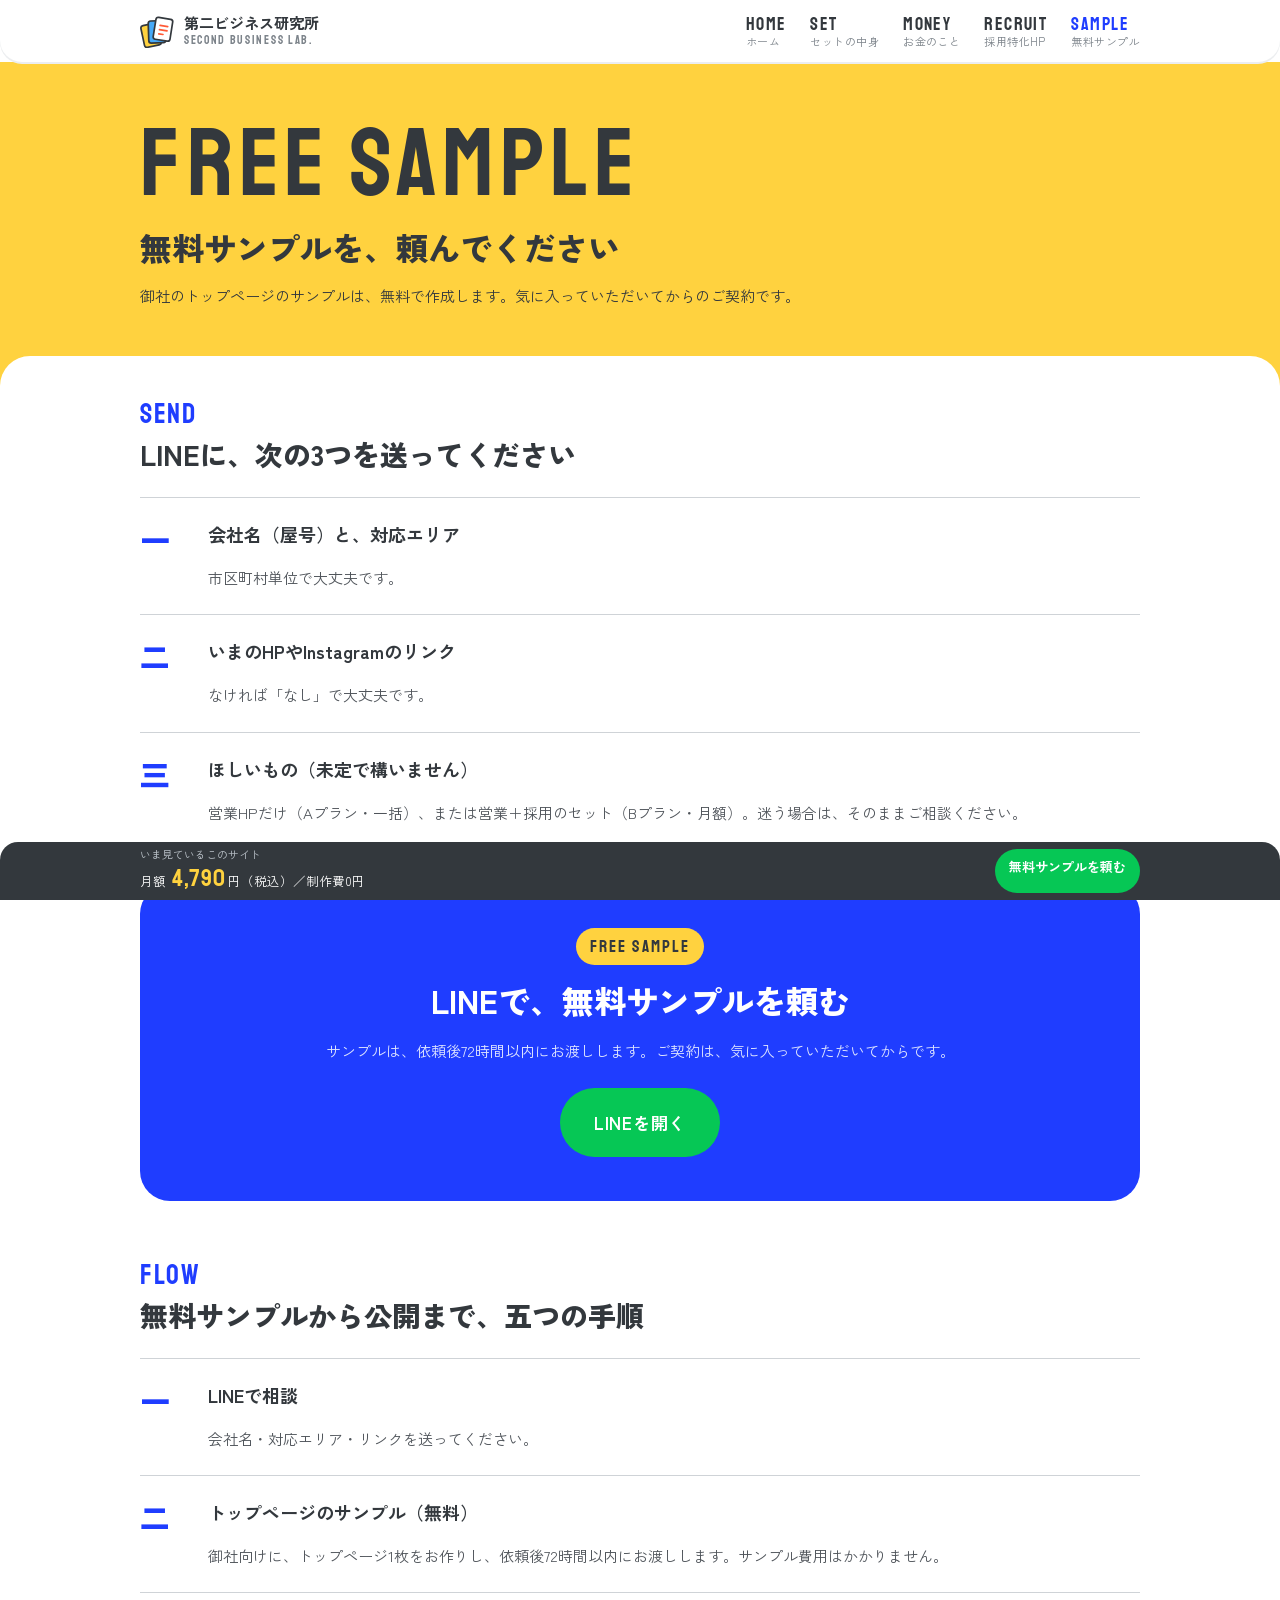
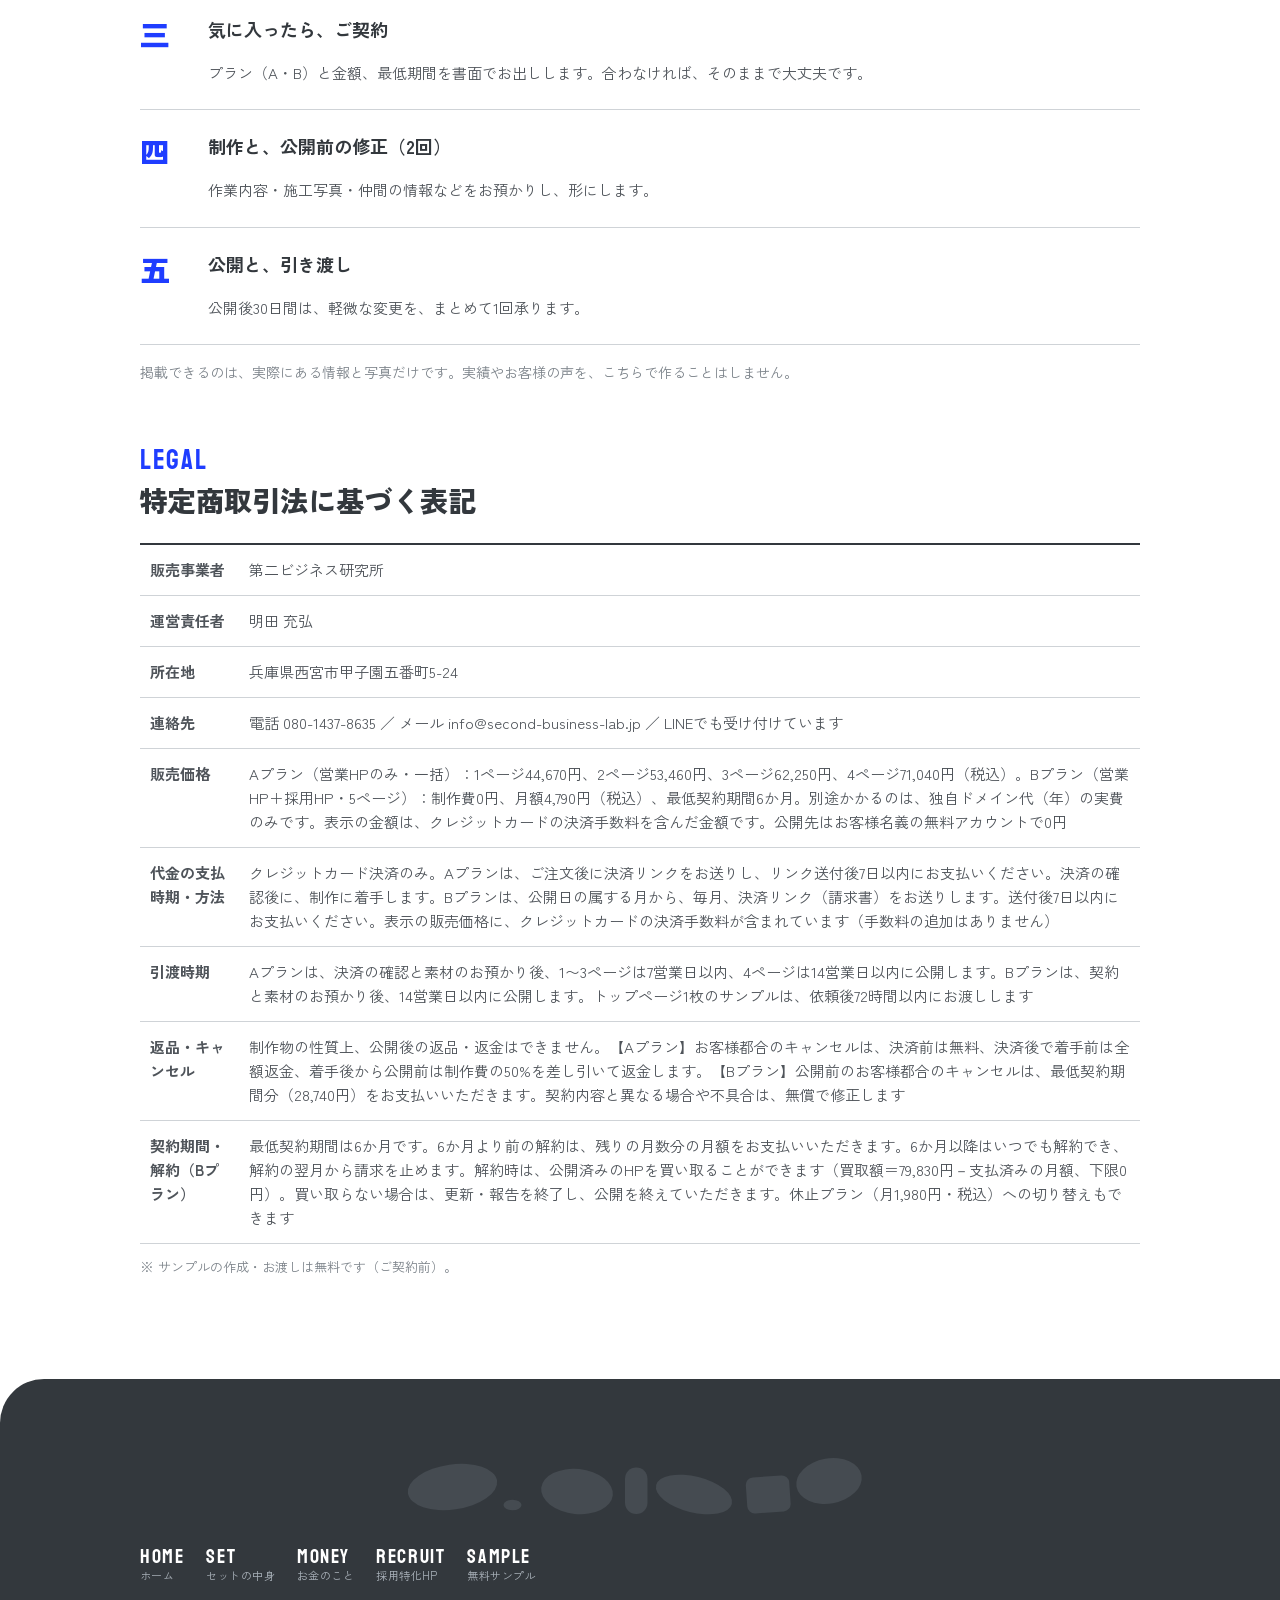
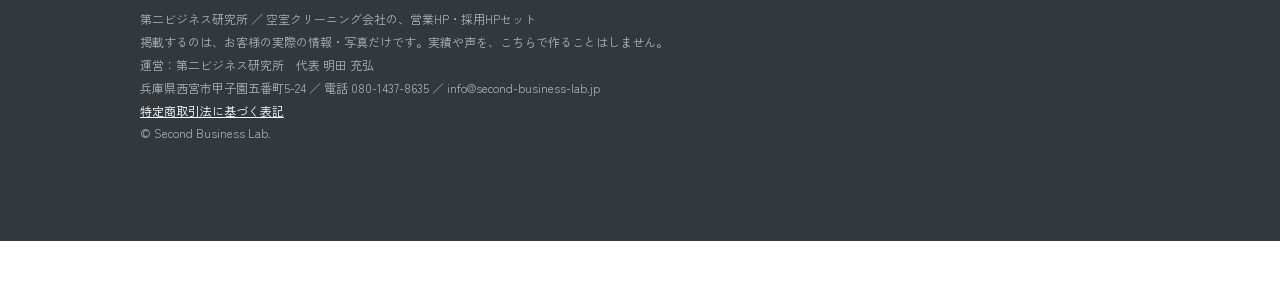
==== contact.html @ c2137447 "photo background sample" ====
<!doctype html>
<html lang="ja" class="no-js">
<head>
<meta charset="utf-8"><meta name="robots" content="noindex,nofollow">
<meta name="viewport" content="width=device-width,initial-scale=1">
<title>無料サンプルを頼む・進め方｜空室クリーニング会社の営業HP・採用HPセット｜第二ビジネス研究所</title>
<meta name="description" content="御社のトップページのサンプルを無料で作成します。気に入っていただいてからのご契約です。窓口はLINEです。">
<meta name="theme-color" content="#1f3dff">
<meta property="og:type" content="website"><meta property="og:locale" content="ja_JP">
<meta property="og:title" content="無料サンプルを頼む・進め方｜空室クリーニング会社の営業HP・採用HPセット｜第二ビジネス研究所"><meta property="og:description" content="御社のトップページのサンプルを無料で作成します。気に入っていただいてからのご契約です。窓口はLINEです。">
<link rel="icon" href="data:image/svg+xml,%3Csvg xmlns='http://www.w3.org/2000/svg' viewBox='0 0 40 40'%3E%3Crect width='40' height='40' rx='9' fill='%231f3dff'/%3E%3Crect x='11' y='7' width='18' height='26' rx='3' fill='%23fff'/%3E%3Cpath d='M15 14h10M15 19h10M15 24h6' stroke='%23ff5a36' stroke-width='2.4' stroke-linecap='round'/%3E%3C/svg%3E">
<link rel="preconnect" href="https://fonts.googleapis.com"><link rel="preconnect" href="https://fonts.gstatic.com" crossorigin>
<link href="https://fonts.googleapis.com/css2?family=Staatliches&family=Zen+Kaku+Gothic+New:wght@400;500;700;900&display=swap" rel="stylesheet">
<link rel="stylesheet" href="style.css?v=20261012i">
<script>document.documentElement.className="js"</script>
</head>
<body>
<header class="hd"><div class="wrap">
<a class="logo" href="index.html"><svg class="mark" viewBox="0 0 40 40" aria-hidden="true"><rect x="3" y="12" width="20" height="26" rx="3" fill="#ffd23f" stroke="#33383d" stroke-width="2" transform="rotate(-12 13 25)"/><rect x="10" y="8" width="20" height="26" rx="3" fill="#46a9f7" stroke="#33383d" stroke-width="2" transform="rotate(-2 20 21)"/><rect x="17" y="5" width="20" height="26" rx="3" fill="#fff" stroke="#33383d" stroke-width="2" transform="rotate(9 27 18)"/><path d="M23 14h9M23 19h9M23 24h5" stroke="#ff5a36" stroke-width="2" stroke-linecap="round" transform="rotate(9 27 18)"/></svg><span>第二ビジネス研究所<small>SECOND BUSINESS LAB.</small></span></a>
<button class="menu-btn" type="button" aria-expanded="false" aria-controls="gnav"><span>MENU</span><i></i></button>
<ul class="nav" id="gnav"><li><a href="index.html">HOME<span>ホーム</span></a></li><li><a href="works.html">SET<span>セットの中身</span></a></li><li><a href="price.html">MONEY<span>お金のこと</span></a></li><li><a href="recruit.html">RECRUIT<span>採用特化HP</span></a></li><li><a href="contact.html" aria-current="page">SAMPLE<span>無料サンプル</span></a></li></ul>
</div></header>
<section class="pagehead f-yellow"><div class="wrap"><span class="en">FREE SAMPLE</span><h1>無料サンプルを、頼んでください</h1><p>御社のトップページのサンプルは、無料で作成します。気に入っていただいてからのご契約です。</p></div></section>
<div class="pagebody"><div class="wrap">
<div class="sec" style="padding-top:0">
<div class="sec-h"><span class="en">SEND</span><h2>LINEに、次の3つを送ってください</h2></div>
<ol class="kan">
<li class="rv"><span class="n">一</span><h3>会社名（屋号）と、対応エリア</h3><p>市区町村単位で大丈夫です。</p></li>
<li class="rv"><span class="n">二</span><h3>いまのHPやInstagramのリンク</h3><p>なければ「なし」で大丈夫です。</p></li>
<li class="rv"><span class="n">三</span><h3>ほしいもの（未定で構いません）</h3><p>営業HPだけ（Aプラン・一括）、または営業＋採用のセット（Bプラン・月額）。迷う場合は、そのままご相談ください。</p></li>
</ol>
<div class="cta-card rv" style="margin-top:34px"><span class="chip">FREE SAMPLE</span><h2>LINEで、無料サンプルを頼む</h2><p>サンプルは、依頼後72時間以内にお渡しします。ご契約は、気に入っていただいてからです。</p>
<a class="btn line big" href="https://lin.ee/Pv7TeN5" target="_blank" rel="noopener">LINEを開く</a></div>
</div>

<div class="sec" id="flow"><div class="sec-h"><span class="en">FLOW</span><h2>無料サンプルから公開まで、五つの手順</h2></div>
<ol class="kan">
<li class="rv"><span class="n">一</span><h3>LINEで相談</h3><p>会社名・対応エリア・リンクを送ってください。</p></li>
<li class="rv"><span class="n">二</span><h3>トップページのサンプル（無料）</h3><p>御社向けに、トップページ1枚をお作りし、依頼後72時間以内にお渡しします。サンプル費用はかかりません。</p></li>
<li class="rv"><span class="n">三</span><h3>気に入ったら、ご契約</h3><p>プラン（A・B）と金額、最低期間を書面でお出しします。合わなければ、そのままで大丈夫です。</p></li>
<li class="rv"><span class="n">四</span><h3>制作と、公開前の修正（2回）</h3><p>作業内容・施工写真・仲間の情報などをお預かりし、形にします。</p></li>
<li class="rv"><span class="n">五</span><h3>公開と、引き渡し</h3><p>公開後30日間は、軽微な変更を、まとめて1回承ります。</p></li>
</ol>
<p style="font-size:14px;color:var(--mute);margin-top:14px">掲載できるのは、実際にある情報と写真だけです。実績やお客様の声を、こちらで作ることはしません。</p></div>
<div class="sec" id="tokushoho"><div class="sec-h"><span class="en">LEGAL</span><h2>特定商取引法に基づく表記</h2></div>
<div class="scroll-x"><table class="tbl"><tbody>
<tr><th>販売事業者</th><td>第二ビジネス研究所</td></tr>
<tr><th>運営責任者</th><td>明田 充弘</td></tr>
<tr><th>所在地</th><td>兵庫県西宮市甲子園五番町5-24</td></tr>
<tr><th>連絡先</th><td>電話 080-1437-8635 ／ メール info@second-business-lab.jp ／ LINEでも受け付けています</td></tr>
<tr><th>販売価格</th><td>Aプラン（営業HPのみ・一括）：1ページ44,670円、2ページ53,460円、3ページ62,250円、4ページ71,040円（税込）。Bプラン（営業HP＋採用HP・5ページ）：制作費0円、月額4,790円（税込）、最低契約期間6か月。別途かかるのは、独自ドメイン代（年）の実費のみです。表示の金額は、クレジットカードの決済手数料を含んだ金額です。公開先はお客様名義の無料アカウントで0円</td></tr>
<tr><th>代金の支払時期・方法</th><td>クレジットカード決済のみ。Aプランは、ご注文後に決済リンクをお送りし、リンク送付後7日以内にお支払いください。決済の確認後に、制作に着手します。Bプランは、公開日の属する月から、毎月、決済リンク（請求書）をお送りします。送付後7日以内にお支払いください。表示の販売価格に、クレジットカードの決済手数料が含まれています（手数料の追加はありません）</td></tr>
<tr><th>引渡時期</th><td>Aプランは、決済の確認と素材のお預かり後、1〜3ページは7営業日以内、4ページは14営業日以内に公開します。Bプランは、契約と素材のお預かり後、14営業日以内に公開します。トップページ1枚のサンプルは、依頼後72時間以内にお渡しします</td></tr>
<tr><th>返品・キャンセル</th><td>制作物の性質上、公開後の返品・返金はできません。【Aプラン】お客様都合のキャンセルは、決済前は無料、決済後で着手前は全額返金、着手後から公開前は制作費の50%を差し引いて返金します。【Bプラン】公開前のお客様都合のキャンセルは、最低契約期間分（28,740円）をお支払いいただきます。契約内容と異なる場合や不具合は、無償で修正します</td></tr>
<tr><th>契約期間・解約（Bプラン）</th><td>最低契約期間は6か月です。6か月より前の解約は、残りの月数分の月額をお支払いいただきます。6か月以降はいつでも解約でき、解約の翌月から請求を止めます。解約時は、公開済みのHPを買い取ることができます（買取額＝79,830円－支払済みの月額、下限0円）。買い取らない場合は、更新・報告を終了し、公開を終えていただきます。休止プラン（月1,980円・税込）への切り替えもできます</td></tr>
</tbody></table></div>
<p style="font-size:13px;color:var(--mute);margin-top:10px">※ サンプルの作成・お渡しは無料です（ご契約前）。</p></div>
</div></div>
<footer class="ft"><div class="wrap">
<svg class="stones" viewBox="0 0 640 120" aria-hidden="true" preserveAspectRatio="xMidYMid meet"><g class="stone"><ellipse cx="70" cy="72" rx="60" ry="30" transform="rotate(-8 70 72)"/><ellipse cx="150" cy="96" rx="12" ry="7"/><ellipse cx="236" cy="78" rx="48" ry="30" transform="rotate(6 236 78)"/><rect x="300" y="46" width="30" height="62" rx="15"/><ellipse cx="392" cy="82" rx="52" ry="24" transform="rotate(14 392 82)"/><rect x="462" y="58" width="58" height="48" rx="10" transform="rotate(-4 490 82)"/><ellipse cx="572" cy="64" rx="44" ry="30" transform="rotate(-10 572 64)"/></g></svg>
<ul class="nav"><li><a href="index.html">HOME<span>ホーム</span></a></li><li><a href="works.html">SET<span>セットの中身</span></a></li><li><a href="price.html">MONEY<span>お金のこと</span></a></li><li><a href="recruit.html">RECRUIT<span>採用特化HP</span></a></li><li><a href="contact.html">SAMPLE<span>無料サンプル</span></a></li></ul>
<small>第二ビジネス研究所 ／ 空室クリーニング会社の、営業HP・採用HPセット<br>
掲載するのは、お客様の実際の情報・写真だけです。実績や声を、こちらで作ることはしません。<br>
運営：第二ビジネス研究所　代表 明田 充弘<br>
兵庫県西宮市甲子園五番町5-24 ／ 電話 080-1437-8635 ／ info@second-business-lab.jp<br>
<a href="contact.html#tokushoho" style="color:#fff">特定商取引法に基づく表記</a><br>
© Second Business Lab.</small>
</div></footer>
<aside class="bar" aria-label="いま見ているこのサイトの金額と無料サンプル"><div class="wrap">
<div class="t"><span>いま見ているこのサイト</span><div>月額 <b>4,790</b>円（税込）／制作費0円</div></div>
<a href="https://lin.ee/Pv7TeN5" target="_blank" rel="noopener"><span class="lg">無料サンプルを頼む</span><span class="sm">無料サンプル</span></a>
</div></aside>
<script src="main.js?v=20261012i"></script>
</body></html>
---- style.css ----
/* 第二ビジネス研究所 HP・LP制作サイト v2
   taiyo-links型（鮮やかな全画面KV・色分けフォルダ・丸角カードの横スクロール）
   × tanukie型（白地・灰色文字・縦書き・細い罫線リスト・石の装飾）のミックス */
:root{
  --blue:#1f3dff; --green:#1fb87a; --yellow:#ffd23f; --sky:#46a9f7; --coral:#ff5a36;
  --ink:#33383d; --gray:#4f545a; --mute:#7c838a; --line:#cfd3d7; --stone:#eceef0; --white:#fff; --paper:#fafafa;
  --jp:"Zen Kaku Gothic New","Hiragino Sans","Yu Gothic",sans-serif;
  --en:"Staatliches","Bebas Neue",Impact,sans-serif;
  --gut:20px; --max:1040px;
}
*{box-sizing:border-box;margin:0;padding:0}
html{scroll-behavior:smooth;-webkit-text-size-adjust:100%}
body{background:var(--white);color:var(--gray);font-family:var(--jp);font-size:16px;line-height:1.95;padding-bottom:64px;overflow-x:hidden}
img,svg{max-width:100%;display:block}
a{color:inherit}
.wrap{max-width:var(--max);margin:0 auto;padding:0 var(--gut)}
.en{font-family:var(--en);font-weight:400;letter-spacing:.06em;text-transform:uppercase;line-height:1}
.nb{display:inline-block}

/* ---- header（taiyo: 角丸の白バー＋MENUピル ／ tanukie: 横並びの細いナビ） ---- */
.hd{position:sticky;top:0;z-index:50;background:#fff;border-radius:0 0 22px 22px;box-shadow:0 2px 0 var(--stone)}
.hd .wrap{display:flex;align-items:center;justify-content:space-between;height:62px}
.logo{display:flex;align-items:center;gap:10px;text-decoration:none;font-weight:700;color:var(--ink);font-size:15px;line-height:1.25}
.logo small{display:block;font-family:var(--en);font-size:12px;letter-spacing:.14em;color:var(--mute);font-weight:400}
.mark{width:34px;height:34px;flex:none}
.menu-btn{font-family:var(--en);font-size:17px;letter-spacing:.08em;background:var(--white);border:2px solid var(--ink);padding:3px 14px 3px 16px;border-radius:999px;cursor:pointer;color:var(--ink);display:flex;align-items:center;gap:8px}
.menu-btn i{width:14px;height:14px;border-radius:50%;background:var(--coral);display:block}
.nav{list-style:none;display:flex;flex-wrap:wrap;gap:6px 22px}
.nav a{text-decoration:none;display:block;font-family:var(--en);font-size:18px;letter-spacing:.08em;line-height:1.2;color:var(--ink)}
.nav a span{display:block;font-family:var(--jp);font-size:11px;letter-spacing:.04em;color:var(--mute)}
.nav a[aria-current]{color:var(--blue)}
.js .hd .nav{position:fixed;inset:0;z-index:-1;background:var(--blue);flex-direction:column;justify-content:center;gap:4px;padding:80px 28px 90px;opacity:0;visibility:hidden;transition:opacity .3s,visibility .3s;overflow:auto;flex-wrap:nowrap}
.js .hd .nav.open{opacity:1;visibility:visible}
.js .hd .nav a{color:#fff;font-size:44px;padding:4px 0}
.js .hd .nav a span{color:#cfd8ff;font-size:13px}
.js .hd .nav a[aria-current]{color:var(--yellow)}
@media(min-width:900px){
  .js .hd .nav{position:static;z-index:auto;background:none;flex-direction:row;flex-wrap:wrap;opacity:1;visibility:visible;padding:0;overflow:visible;justify-content:flex-start;gap:6px 24px}
  .js .hd .nav a{color:var(--ink);font-size:18px;padding:0}
  .js .hd .nav a span{color:var(--mute);font-size:11px}
  .js .hd .nav a[aria-current]{color:var(--blue)}
  .menu-btn{display:none}
}
.no-js .menu-btn{display:none}
.no-js .hd .wrap{flex-wrap:wrap;height:auto;padding-top:8px;padding-bottom:8px}

/* ---- buttons ---- */
.btn{display:inline-flex;align-items:center;gap:10px;background:var(--ink);color:#fff;text-decoration:none;padding:15px 28px;border-radius:999px;font-weight:700;font-size:15px;letter-spacing:.04em;transition:transform .2s,background .2s}
.btn:hover{transform:translateY(-2px)}
.btn.line{background:#06c755}.btn.line:hover{background:#05a847}
.btn.big{padding:18px 34px;font-size:17px}
.arrow{width:46px;height:46px;border-radius:50%;background:var(--ink);color:#fff;display:grid;place-items:center;flex:none;text-decoration:none;font-size:20px;transition:transform .25s}
.arrow:hover{transform:rotate(90deg)}
.f-blue .arrow{background:#fff;color:var(--blue)}
.more{font-size:14px;text-decoration:none;color:var(--ink);display:inline-flex;gap:10px;align-items:center;font-weight:700}
.more::after{content:"";width:46px;border-top:1px solid var(--ink);transition:width .25s}
.more:hover::after{width:70px}

/* ---- KV（taiyo: 青の全画面＋縦書きキャッチ） ---- */
.kv{background:var(--blue);color:#fff;min-height:calc(100svh - 62px);position:relative;overflow:hidden;display:flex;flex-direction:column;justify-content:flex-start;align-items:center;padding:22px 0 90px}
.kv .catch{position:relative;align-self:flex-end;margin-right:18px;writing-mode:vertical-rl;font-weight:800;font-size:clamp(26px,6.4vw,50px);line-height:1.35;letter-spacing:.12em}
.kv .catch em{font-style:normal;color:var(--yellow)}
.kv{--dx:min(56px,10vw)}
.kv .stage{position:relative;width:min(300px,64vw);height:150px;margin-top:20px}
.pg{position:absolute;left:50%;bottom:0;width:96px;height:132px;margin-left:-48px;background:#fff;border-radius:6px;box-shadow:0 8px 0 rgba(0,0,0,.18);
  background-image:linear-gradient(var(--blue),var(--blue)),linear-gradient(#c9d0ff,#c9d0ff),linear-gradient(#c9d0ff,#c9d0ff),linear-gradient(#c9d0ff,#c9d0ff);
  background-size:52% 9px,76% 5px,76% 5px,44% 5px;background-position:50% 14px,50% 38px,50% 52px,12% 66px;background-repeat:no-repeat;
  transition:opacity .35s,transform .55s cubic-bezier(.2,.9,.3,1.25)}
.pg::after{content:attr(data-n);position:absolute;right:8px;bottom:5px;font:400 15px var(--en);color:var(--mute)}
.pg:nth-child(1){transform:translateX(calc(var(--dx)*-2)) rotate(-14deg)}
.pg:nth-child(2){transform:translateX(calc(var(--dx)*-1)) rotate(-7deg)}
.pg:nth-child(3){transform:rotate(0)}
.pg:nth-child(4){transform:translateX(var(--dx)) rotate(7deg)}
.pg:nth-child(5){transform:translateX(calc(var(--dx)*2)) rotate(14deg);outline:3px solid var(--yellow)}
.js .kv .pg{opacity:0;transform:translateY(60px)}
.js .kv .pg.on{opacity:1}
.js .kv .pg.on:nth-child(1){transform:translateX(calc(var(--dx)*-2)) rotate(-14deg)}
.js .kv .pg.on:nth-child(2){transform:translateX(calc(var(--dx)*-1)) rotate(-7deg)}
.js .kv .pg.on:nth-child(3){transform:rotate(0)}
.js .kv .pg.on:nth-child(4){transform:translateX(var(--dx)) rotate(7deg)}
.js .kv .pg.on:nth-child(5){transform:translateX(calc(var(--dx)*2)) rotate(14deg)}
.kv .yen{font-family:var(--en);font-size:clamp(64px,19vw,112px);line-height:1;margin-top:20px;letter-spacing:.02em;font-variant-numeric:tabular-nums}
.kv .yen small{font-size:.3em;margin-left:8px;letter-spacing:.1em}
.kv .say{font-weight:700;font-size:clamp(15px,3.8vw,19px);letter-spacing:.1em;min-height:1.9em}
.kv .free{margin:14px 16px 0;max-width:calc(100% - 32px);background:var(--yellow);color:var(--ink);border-radius:999px;padding:8px 20px;font-weight:700;font-size:14px;text-decoration:none;text-align:center;line-height:1.5}
.kv .free b{font-family:var(--en);font-weight:400;letter-spacing:.1em;margin-right:8px;background:var(--ink);color:var(--yellow);padding:1px 10px;border-radius:999px;font-size:14px}
.scrolldown{position:absolute;left:18px;bottom:20px;writing-mode:vertical-rl;font-family:var(--en);letter-spacing:.14em;font-size:15px;display:flex;align-items:center;gap:10px}
.scrolldown::after{content:"";height:60px;border-left:1px solid #fff}
@keyframes kvfail{to{opacity:1}}
.js .kv .pg{animation:kvfail 0s linear 5.5s forwards}

/* ---- 白い導入（tanukie: 縦書き・余白・石） ---- */
.intro{padding:76px 0 40px;position:relative}
.intro .wrap{display:grid;gap:30px;align-items:start}
@media(min-width:760px){.intro .wrap{grid-template-columns:1fr 1fr;align-items:center}}
.vert{writing-mode:vertical-rl;font-size:clamp(20px,4.6vw,28px);line-height:2.1;letter-spacing:.14em;color:var(--ink);height:15em;margin:0 auto;font-weight:500}
.lead p+p{margin-top:14px}
.stones{width:100%;height:auto;color:var(--stone)}
.stone{fill:currentColor}

/* ---- フォルダ（taiyo: 色分けの重なり） ---- */
.folders{padding-top:64px}
.folder:nth-child(1){z-index:1}.folder:nth-child(2){z-index:2}.folder:nth-child(3){z-index:3}.folder:nth-child(4){z-index:4}
.folder{position:relative;margin-top:-34px;padding:62px 0 0;border-radius:0 44px 0 0;color:var(--ink)}
.folder::before{content:"";position:absolute;left:0;top:-30px;width:min(42%,340px);height:32px;background:inherit;border-radius:30px 30px 0 0;filter:brightness(1.1)}
.fh{display:flex;justify-content:space-between;align-items:flex-end;gap:16px;margin-bottom:22px}
.fh .en{font-size:clamp(20px,5vw,28px);display:block;margin-bottom:6px}
.fh h2{font-size:clamp(22px,5.6vw,32px);line-height:1.5;font-weight:800}
.f-yellow{background:var(--yellow)}.f-green{background:var(--green)}.f-blue{background:var(--blue);color:#fff}.f-sky{background:var(--sky)}
.panel{background:#fff;border-radius:30px 30px 0 0;padding:34px 0 56px;margin:0 8px;color:var(--gray)}
@media(min-width:760px){.panel{margin:0 14px}}

/* 丸角カードの横スクロール（taiyo: 画像カルーセル） */
.rail{display:flex;gap:16px;overflow-x:auto;scroll-snap-type:x mandatory;scroll-padding-left:var(--gut);padding:6px var(--gut) 18px;scrollbar-width:thin}
.rail>*{flex:none;scroll-snap-align:start}
.tile{width:min(250px,72vw);border-radius:22px;padding:16px;display:flex;flex-direction:column;gap:8px;background:var(--paper);border:1px solid var(--line);text-decoration:none;color:var(--gray);transition:transform .25s}
.tile:hover{transform:translateY(-4px)}
.tile .n{font-family:var(--en);font-size:30px;line-height:1;color:var(--ink)}
.tile .price{font-family:var(--en);font-size:40px;line-height:1;color:var(--coral);letter-spacing:.02em}
.tile .price small{font-family:var(--jp);font-size:12px;color:var(--mute);margin-left:4px;letter-spacing:0}
.tile p{font-size:13.5px;line-height:1.7}
.tile.me{background:var(--blue);color:#fff;border-color:var(--blue)}
.tile.me .n,.tile.me .price{color:#fff}.tile.me .price small{color:#cfd8ff}
.sheets{display:flex;gap:6px;align-items:flex-end;height:84px;border-radius:14px;padding:10px;justify-content:center;background:var(--stone)}
.tile.me .sheets{background:rgba(255,255,255,.18)}
.sheet{flex:1;max-width:36px;height:100%;background:#fff;border-radius:3px;border:1px solid var(--ink);position:relative;
  background-image:linear-gradient(var(--ink),var(--ink)),linear-gradient(var(--line),var(--line)),linear-gradient(var(--line),var(--line));
  background-size:58% 4px,78% 3px,78% 3px;background-position:50% 9px,50% 21px,50% 30px;background-repeat:no-repeat}
.sheet.top{border-color:var(--coral);border-width:2px}

/* ---- tanukie型：細い罫線の事例リスト ---- */
.rows{list-style:none;border-top:1px solid var(--line)}
.rows li{border-bottom:1px solid var(--line)}
.rows .r{display:grid;grid-template-columns:1fr;gap:10px;padding:22px 0;text-decoration:none;color:inherit}
@media(min-width:760px){.rows .r{grid-template-columns:190px 1fr 150px;gap:28px;align-items:center}}
.rows .th{border-radius:8px;background:var(--stone);padding:10px}
.rows .th .sheets{background:none;height:72px;padding:0}
.rows .tags{display:flex;flex-wrap:wrap;gap:6px;margin-bottom:6px}
.tag{font-size:12px;background:var(--stone);padding:1px 10px;border-radius:3px;color:var(--gray);display:inline-block}
.rows h3{font-size:18px;line-height:1.6;color:var(--ink);font-weight:700}
.rows p{font-size:14px;color:var(--mute)}
.rows .amt{font-family:var(--en);font-size:32px;color:var(--coral);line-height:1}
.rows .amt small{display:block;font-family:var(--jp);font-size:11px;color:var(--mute);margin-top:4px}
@media(min-width:760px){.rows .amt{text-align:right}}

/* ---- receipt ---- */
.receipt{background:#fff;border:2px solid var(--ink);border-radius:22px;padding:22px 22px 18px;max-width:440px}
.receipt h2{font-family:var(--en);font-size:15px;letter-spacing:.16em;font-weight:400;color:var(--mute)}
.receipt .ttl{font-weight:800;font-size:18px;margin:4px 0 10px;color:var(--ink)}
.receipt dl{display:grid;grid-template-columns:auto 1fr;font-size:14.5px}
.receipt dt,.receipt dd{padding:8px 0;border-top:1px solid var(--stone);line-height:1.6}
.receipt dt{color:var(--mute);padding-right:14px}.receipt dd{text-align:right}
.receipt .total{display:flex;justify-content:space-between;align-items:baseline;border-top:2px solid var(--ink);margin-top:6px;padding-top:12px}
.receipt .total b{font-family:var(--en);font-weight:400;font-size:46px;color:var(--coral);line-height:1}
.receipt .note{font-size:12px;color:var(--mute);margin-top:8px;line-height:1.7}
.two{display:grid;gap:26px;align-items:start;margin-bottom:26px}
@media(min-width:800px){.two{grid-template-columns:auto 1fr;gap:44px}}

/* ---- 無料サンプル ---- */
.free-grid{display:grid;gap:26px}
@media(min-width:800px){.free-grid{grid-template-columns:1fr 1fr;align-items:start}}
.free-steps{list-style:none;border-top:1px solid var(--line)}
.free-steps li{display:grid;grid-template-columns:44px 1fr;gap:4px 14px;padding:16px 0;border-bottom:1px solid var(--line)}
.free-steps .n{font-weight:800;font-size:26px;color:var(--coral);line-height:1.3}
.free-steps b{color:var(--ink);font-size:17px}
.free-steps span.d{grid-column:2;font-size:14.5px}
.chip{display:inline-block;background:var(--ink);color:var(--yellow);font-family:var(--en);letter-spacing:.12em;padding:2px 14px;border-radius:999px;font-size:17px;margin-bottom:10px}
.promise{background:var(--yellow);color:var(--ink);border-radius:22px;padding:24px;font-weight:700;font-size:clamp(19px,4.8vw,24px);line-height:1.7}
.promise small{display:block;font-weight:500;font-size:13.5px;margin-top:10px;line-height:1.8}

/* ---- 漢数字リスト ---- */
.kan{list-style:none;border-top:1px solid var(--line)}
.kan li{display:grid;grid-template-columns:54px 1fr;gap:4px 14px;padding:22px 0;border-bottom:1px solid var(--line)}
.kan .n{font-size:30px;font-weight:800;color:var(--blue);line-height:1.3}
.kan h3{font-size:18px;line-height:1.6;color:var(--ink)}
.kan p{grid-column:2;font-size:15px}

/* ---- テーマ・表・シミュレーター・FAQ ---- */
.themes{list-style:none;border-top:1px solid var(--line)}
.themes li{padding:15px 0 15px 30px;border-bottom:1px solid var(--line);position:relative;font-size:15.5px}
.themes li::before{content:"";position:absolute;left:4px;top:1.35em;width:12px;height:12px;border-radius:50%;background:var(--coral)}
@media(min-width:760px){.themes{display:grid;grid-template-columns:1fr 1fr;column-gap:40px}}
.tbl{width:100%;border-collapse:collapse;font-size:15px;border-top:2px solid var(--ink)}
.tbl th,.tbl td{padding:13px 10px;border-bottom:1px solid var(--line);text-align:left;vertical-align:top;line-height:1.6}
.tbl thead th{font-size:13px;color:var(--mute);font-weight:500}
.tbl td.r{text-align:right;white-space:nowrap}
.tbl td b{font-family:var(--en);font-weight:400;font-size:26px;color:var(--ink);letter-spacing:.03em}
.tbl tr.hl td{background:#eef1ff}
.scroll-x{overflow-x:auto}
.sim{background:var(--paper);border:2px solid var(--ink);border-radius:22px;padding:22px}
.sim h3{font-size:17px;margin-bottom:12px;color:var(--ink)}
.pgs{display:grid;grid-template-columns:repeat(5,1fr);gap:8px}
.pgs button{font-family:var(--en);font-size:30px;line-height:1.1;background:#fff;border:2px solid var(--ink);border-radius:14px;padding:10px 0 8px;cursor:pointer;color:var(--ink)}
.pgs button small{display:block;font-family:var(--jp);font-size:11px;color:var(--mute)}
.pgs button[aria-pressed="true"]{background:var(--blue);border-color:var(--blue);color:#fff}
.pgs button[aria-pressed="true"] small{color:#cfd8ff}
.sim-out{margin-top:18px;border-top:1px solid var(--line);padding-top:14px;display:grid;gap:6px}
.sim-out .big{font-family:var(--en);font-size:clamp(46px,13vw,70px);color:var(--coral);line-height:1.05;letter-spacing:.02em}
.sim-out .big small{font-family:var(--jp);font-size:14px;color:var(--mute);margin-left:6px;letter-spacing:0}
.sim-out ul{list-style:none;font-size:14px;color:var(--mute)}
details{border-top:1px solid var(--line);padding:16px 0}
details:last-of-type{border-bottom:1px solid var(--line)}
summary{cursor:pointer;font-weight:700;font-size:16.5px;list-style:none;display:flex;justify-content:space-between;gap:12px;color:var(--ink)}
summary::after{content:"＋";color:var(--coral)}
details[open] summary::after{content:"－"}
details p{margin-top:10px;font-size:15px}
.cards{display:grid;gap:16px}
@media(min-width:760px){.cards.c2{grid-template-columns:1fr 1fr}.cards.c3{grid-template-columns:repeat(3,1fr)}}
.card{background:var(--paper);border:1px solid var(--line);border-radius:22px;padding:20px;display:flex;flex-direction:column;gap:10px}
.card h3{font-size:18px;color:var(--ink);line-height:1.5}
.card p,.card li{font-size:14.5px}
.card ul{list-style:none;display:grid;gap:6px}
.card ul li{padding-left:18px;position:relative}
.card ul li::before{content:"";position:absolute;left:0;top:.75em;width:8px;height:2px;background:var(--coral)}

/* ---- 下層ページの色帯 ---- */
.pagehead{padding:54px 0 76px;position:relative;color:var(--ink)}
.pagehead .en{font-size:clamp(46px,14vw,96px);display:block}
.pagehead h1{font-size:clamp(22px,5.6vw,32px);line-height:1.6;font-weight:800;margin-top:10px}
.pagehead p{margin-top:8px;font-size:15px}
.pagehead.f-blue{color:#fff}
.pagebody{background:#fff;border-radius:30px 30px 0 0;margin-top:-30px;position:relative;padding:44px 0 20px}
.sec{padding:30px 0}
.sec-h{margin-bottom:20px}
.sec-h .en{font-size:28px;display:block;color:var(--blue)}
.sec-h h2{font-size:clamp(20px,5vw,28px);line-height:1.6;color:var(--ink);font-weight:800;margin-top:4px}

/* ---- CTA ---- */
.cta-card{background:var(--blue);color:#fff;border-radius:30px;padding:44px 24px;text-align:center}
.cta-card h2{font-size:clamp(22px,5.6vw,32px);line-height:1.6;margin-bottom:10px;font-weight:800}
.cta-card p{color:#dfe5ff;font-size:15px;margin-bottom:22px}
.cta-card .chip{background:var(--yellow);color:var(--ink)}

/* ---- 固定バー ---- */
.bar{position:fixed;left:0;right:0;bottom:0;z-index:60;background:var(--ink);color:#fff;font-size:12.5px;line-height:1.4;border-radius:18px 18px 0 0}
.bar .wrap{display:flex;gap:10px;align-items:center;justify-content:space-between;height:58px}
.bar b{font-family:var(--en);font-weight:400;font-size:24px;color:var(--yellow);letter-spacing:.04em;margin:0 2px}
.bar a{background:#06c755;color:#fff;text-decoration:none;padding:9px 14px;border-radius:999px;font-weight:700;font-size:13px;white-space:nowrap}
.bar .t span{font-size:11px;color:#b9c0c7;display:block}

/* ---- footer ---- */
.ft{background:var(--ink);color:#fff;padding:54px 0 96px;margin-top:50px;border-radius:44px 0 0 0}
.ft .nav{margin-bottom:26px}
.ft .nav a{color:#fff;font-size:20px}.ft .nav a span{color:#aab2ba}
.ft small{display:block;color:#aab2ba;font-size:12px;line-height:1.9}
.ft .stones{color:#454b51;margin-bottom:22px;max-height:90px}

/* 出現 */
.js .rv{opacity:0;transform:translateY(16px);transition:opacity .7s,transform .7s}
.js .rv.in{opacity:1;transform:none}

@media(prefers-reduced-motion:reduce){
  *{animation:none!important;transition:none!important}
  .js .rv{opacity:1;transform:none}
  html{scroll-behavior:auto}
  .js .kv .pg{opacity:1}
}

.scrolldown{display:none}
.bar .t div{white-space:nowrap}
@media(max-width:420px){.bar b{font-size:20px}.bar a{padding:8px 12px;font-size:12px}.bar .t span{font-size:10px}}
@media(min-width:760px){
  .kv{justify-content:center;padding:30px 0 90px}
  .kv .catch{position:absolute;right:max(18px,calc(50% - 480px));top:22px;margin:0}
  .kv .stage{margin-top:70px}
  .scrolldown{display:flex}
}

.bar a .sm{display:none}
@media(max-width:420px){.bar a .lg{display:none}.bar a .sm{display:inline}}
.hd:has(.nav.open){background:var(--blue);box-shadow:none}
.hd:has(.nav.open) .logo,.hd:has(.nav.open) .logo small{color:#fff}

/* ---- v3: 縦書きをやめて横書きに／採用フォルダ／導入の動き ---- */
.kv .catch{writing-mode:horizontal-tb;position:static;margin:0;align-self:auto;font-size:clamp(32px,9vw,56px);line-height:1.4;letter-spacing:.04em;text-align:left}
.kv{justify-content:center;padding:36px 0 96px;--dx:min(56px,10vw)}
.kvg{display:grid;gap:30px;align-items:center;width:100%}
.kvr{display:flex;flex-direction:column;align-items:center;text-align:center}
.kv .stage{margin-top:0}
.kvsub{margin-top:14px;font-weight:500;color:#dfe5ff;font-size:15px;line-height:1.8}
.kv .free{display:inline-block;margin:18px 0 0;max-width:100%}
@media(min-width:860px){.kvg{grid-template-columns:1.1fr .9fr;gap:40px}}
.scrolldown,.vert{display:none}
.stmt{font-size:clamp(22px,5.4vw,32px);font-weight:800;line-height:1.7;color:var(--ink)}
.rcatch{font-size:clamp(26px,7vw,44px);font-weight:900;line-height:1.5;color:var(--ink);margin-bottom:14px}
.f-pink{background:#ff8fb8}
.rows .th .en{display:block;text-align:center}

#intro{position:fixed;inset:0;z-index:200;background:var(--ink);color:#fff;display:flex;flex-direction:column;align-items:center;justify-content:center;gap:22px;transition:transform .8s cubic-bezier(.7,0,.2,1)}
#intro.out{transform:translateY(-100%);pointer-events:none}
.istack{position:relative;width:min(300px,70vw);height:170px}
.ipg{position:absolute;left:50%;bottom:0;width:100px;height:136px;margin-left:-50px;background:#fff;border-radius:6px;opacity:0;transform:translateY(40px) rotate(0);transition:opacity .3s,transform .5s cubic-bezier(.2,.9,.3,1.25);
  background-image:linear-gradient(var(--blue),var(--blue)),linear-gradient(#c9d0ff,#c9d0ff),linear-gradient(#c9d0ff,#c9d0ff),linear-gradient(#c9d0ff,#c9d0ff);
  background-size:52% 9px,76% 5px,76% 5px,44% 5px;background-position:50% 14px,50% 38px,50% 52px,12% 66px;background-repeat:no-repeat}
.ipg::after{content:attr(data-n);position:absolute;right:8px;bottom:5px;font:400 16px var(--en);color:var(--mute)}
.ipg.on{opacity:1}
.ipg:nth-child(1).on{transform:translateX(calc(var(--dx)*-2)) rotate(-14deg)}
.ipg:nth-child(2).on{transform:translateX(calc(var(--dx)*-1)) rotate(-7deg)}
.ipg:nth-child(3).on{transform:rotate(0)}
.ipg:nth-child(4).on{transform:translateX(var(--dx)) rotate(7deg)}
.ipg:nth-child(5).on{transform:translateX(calc(var(--dx)*2)) rotate(14deg);outline:3px solid var(--yellow)}
#intro{--dx:min(56px,10vw)}
.iyen{font-family:var(--en);font-size:clamp(60px,18vw,104px);line-height:1;font-variant-numeric:tabular-nums;letter-spacing:.02em}
.iyen small{font-size:.3em;margin-left:8px}
.isay{font-weight:700;font-size:clamp(16px,4.4vw,22px);letter-spacing:.08em;min-height:1.8em;text-align:center;padding:0 20px}
#intro .skip{position:absolute;right:16px;top:16px;font-family:var(--en);letter-spacing:.12em;font-size:15px;color:#fff;background:none;border:1px solid #7c838a;border-radius:999px;padding:5px 16px;cursor:pointer}
.no-js #intro{display:none}
#intro{animation:introfail 0s linear 12s forwards}
@keyframes introfail{to{visibility:hidden;opacity:0}}
@media(prefers-reduced-motion:reduce){#intro{display:none}}
.kv .yen{white-space:nowrap;font-size:clamp(52px,12vw,92px)}
.kv .yen small{font-size:.28em}
.kv .catch{font-size:clamp(27px,8.4vw,56px)}

/* ---- v4: 空室清掃会社専用・熱いオープニング ---- */
.kvtag{display:inline-block;background:var(--yellow);color:var(--ink);font-weight:800;font-size:14px;padding:3px 14px;border-radius:999px;margin-bottom:14px;letter-spacing:.08em}
#intro{display:block;background:var(--ink);overflow:hidden}
#intro .beat{position:absolute;inset:0;display:none;flex-direction:column;align-items:center;justify-content:center;gap:14px;padding:0 24px;text-align:center}
#intro .beat.on{display:flex}
#intro .beat .sm{font-weight:700;font-size:clamp(18px,5vw,26px);letter-spacing:.1em}
#intro .beat .big{font-weight:900;font-size:clamp(30px,9vw,64px);line-height:1.35;letter-spacing:.03em;animation:punch .42s cubic-bezier(.2,1.6,.4,1) both}
#intro .beat .sm{animation:rise .3s ease-out both}
@keyframes punch{0%{transform:scale(.6);opacity:0}100%{transform:scale(1);opacity:1}}
@keyframes rise{0%{transform:translateY(14px);opacity:0}100%{transform:none;opacity:1}}
#intro .b1{background:var(--ink);color:#fff}
#intro .b2{background:var(--blue);color:#fff}
#intro .b3{background:#ff3b1f;color:#fff}
#intro .b3.on{animation:shake .5s linear}
@keyframes shake{0%,100%{transform:translateX(0)}20%{transform:translateX(-8px)}40%{transform:translateX(8px)}60%{transform:translateX(-5px)}80%{transform:translateX(5px)}}
#intro .b4{background:var(--yellow);color:var(--ink)}
#intro .b5{background:var(--ink);color:#fff}
#intro .b5 .big{color:var(--yellow)}
#intro .b5 .pr{font-weight:700;font-size:clamp(16px,4.6vw,24px);margin-top:6px;animation:rise .4s .35s ease-out both}
#intro .b5 .pr b{font-family:var(--en);font-weight:400;font-size:1.7em;color:#fff;letter-spacing:.03em}
#intro .room{width:min(420px,84vw);border-radius:14px;border:4px solid #fff}
#intro .grime{transition:clip-path 1s .25s ease-in-out;clip-path:inset(0 0 0 0)}
#intro .spark{opacity:0;transform-origin:center;transition:opacity .2s 1.1s}
#intro .b2.go .grime{clip-path:inset(0 0 0 100%)}
#intro .b2.go .spark{opacity:1}
#intro .pair{display:flex;align-items:center;gap:12px;font-weight:900;font-size:clamp(22px,6.4vw,38px)}
#intro .pair span{background:var(--ink);color:#fff;padding:10px 18px;border-radius:12px;animation:punch .4s both}
#intro .pair span.tagB{background:#ff8fb8;color:var(--ink);animation-delay:.18s}
#intro .pair i{font-style:normal;font-size:1.2em}
#intro .progress{position:absolute;left:0;right:0;bottom:0;height:6px;background:rgba(255,255,255,.2);z-index:3}
#intro .progress i{display:block;height:100%;width:0;background:var(--yellow);animation:prog 5s linear forwards}
@keyframes prog{to{width:100%}}
#intro .skip{z-index:4;mix-blend-mode:normal;background:rgba(0,0,0,.35)}

/* v5: 動画をゆっくり（約8秒） */
#intro .beat .big{animation-duration:.8s}
#intro .beat .sm{animation-duration:.6s}
#intro .grime{transition:clip-path 1.8s .5s ease-in-out}
#intro .spark{transition:opacity .4s 2.2s}
#intro .b3.on{animation-duration:.9s}
#intro .pair span{animation-duration:.7s}
#intro .pair span.tagB{animation-delay:.5s}
#intro .b5 .pr{animation:rise .7s .9s ease-out both}
#intro .progress i{animation-duration:9s}

/* v6: 「空室・退去後クリーニング専門」を最大の見出しにする */
.kv{padding-top:0;justify-content:flex-start}
.kvband{background:var(--ink);color:var(--yellow);overflow:hidden;white-space:nowrap;width:100%;padding:11px 0;font-weight:900;font-size:clamp(15px,4vw,20px);letter-spacing:.08em;border-bottom:3px solid var(--yellow);margin-bottom:34px}
.kvband .track{display:inline-flex;animation:kvmove 26s linear infinite}
.kvband span{padding:0 22px}
.kvband span::after{content:"◆";margin-left:44px;color:var(--coral);font-size:.7em}
@keyframes kvmove{to{transform:translateX(-50%)}}
.kvg{margin:auto 0}
.spec{position:relative;display:inline-block;margin:6px 26px 26px 0;transform:rotate(-2deg)}
.spec-t{position:relative;overflow:hidden;background:var(--yellow);color:var(--ink);font-weight:900;font-size:clamp(28px,8.6vw,58px);line-height:1.22;padding:.32em .6em .38em;border-radius:12px;box-shadow:7px 7px 0 var(--ink);letter-spacing:.02em}
.spec-t::after{content:"";position:absolute;top:0;bottom:0;left:-60%;width:36%;background:linear-gradient(105deg,transparent,rgba(255,255,255,.85),transparent);transform:skewX(-20deg);animation:shine 3.4s ease-in-out 1.2s infinite}
@keyframes shine{0%{left:-60%}55%,100%{left:130%}}
.stamp{position:absolute;right:-22px;top:-30px;z-index:2;width:clamp(60px,15vw,88px);aspect-ratio:1;border-radius:50%;background:var(--coral);color:#fff;border:3px solid #fff;font-weight:900;display:grid;place-items:center;font-size:clamp(18px,4.6vw,26px);letter-spacing:.06em;transform:rotate(14deg);animation:wob 2.2s ease-in-out infinite;box-shadow:0 5px 0 rgba(0,0,0,.25)}
@keyframes wob{0%,100%{transform:rotate(14deg) scale(1)}50%{transform:rotate(6deg) scale(1.1)}}
.kv .catch{font-size:clamp(26px,7.4vw,46px)}
.kv.pre .spec{opacity:0;animation:specfail 0s linear 12s forwards}
@keyframes specfail{to{opacity:1}}
.kv.ready .spec{animation:specpop .9s cubic-bezier(.2,1.5,.4,1) both}
@keyframes specpop{0%{transform:rotate(-2deg) scale(.4);opacity:0}60%{transform:rotate(-4deg) scale(1.08);opacity:1}100%{transform:rotate(-2deg) scale(1);opacity:1}}
@media(prefers-reduced-motion:reduce){.kv.pre .spec{opacity:1}}
@media(min-width:860px){.spec-t{font-size:min(4.7vw,52px)}}
.spec-t .nb{white-space:nowrap}

/* 仕上げ：キーボード操作のフォーカス表示・押しやすさ */
a:focus-visible,button:focus-visible,summary:focus-visible{outline:3px solid var(--coral);outline-offset:3px;border-radius:6px}
.btn,.bar a,.menu-btn,.pgs button{min-height:44px}
@media print{.bar,#intro,.kvband{display:none!important}}

/* 制作費0円の強調 */
.zero{display:inline-flex;align-items:baseline;gap:.45em;background:var(--yellow);color:var(--ink);font-weight:900;font-size:clamp(18px,5vw,26px);padding:.16em .7em .24em;border-radius:14px;border:3px solid var(--ink);box-shadow:6px 6px 0 var(--ink);transform:rotate(-2deg);margin-top:18px;white-space:nowrap}
.zero b{font-family:var(--en);font-weight:400;font-size:2.7em;color:var(--coral);line-height:1;letter-spacing:.02em}
.zero-s{margin:6px 0 4px;font-size:20px}
.kv .yen small.mo{margin:0 8px 0 0}
.kv .yen{margin-top:14px;font-size:clamp(44px,10vw,76px)}

/* 2行表示（クリーニング業界特化型！を1行に収める） */
.spec-t{font-size:clamp(18px,5.9vw,32px)}
@media(min-width:860px){.spec-t{font-size:min(3.4vw,38px)}}

/* ---- トップページ見本（架空の会社・5パターン） ---- */
.kv{--dx:min(54px,13.6vw)}
.kv .stage{width:min(340px,88vw);height:min(262px,70vw);margin-top:6px}
.pg{width:120px;height:215px;margin-left:-60px;border-radius:10px;overflow:hidden;background:#fff;background-image:none;box-shadow:0 8px 0 rgba(0,0,0,.22),0 0 0 2px #fff}
.pg::after{display:none}
.pg .mk{transform:scale(.5);transform-origin:0 0}
.pg:nth-child(5){outline:3px solid var(--yellow);outline-offset:0}

.mk{width:240px;height:430px;position:relative;overflow:hidden;background:#fff;color:#1b2330;font-family:var(--jp);text-align:left;line-height:1.4}
.mk *{box-sizing:border-box}
.mk h4{font-size:24px;line-height:1.3;font-weight:900;margin:0;letter-spacing:.01em}
.mk p{margin:0}
.mk-h{height:40px;display:flex;align-items:center;gap:8px;padding:0 12px;font-size:12px;font-weight:900;background:#fff;border-bottom:1px solid #e3e6ee;position:relative;z-index:1}
.mk-h i{width:20px;height:20px;border-radius:6px;background:#1f3dff;display:block}
.mk-h s{margin-left:auto;width:18px;height:12px;border-top:2px solid #1b2330;border-bottom:2px solid #1b2330;position:relative;display:block}
.mk-h s::after{content:"";position:absolute;left:0;right:0;top:3px;border-top:2px solid #1b2330}
.mk-tag{display:inline-block;font-size:10px;font-weight:900;background:#ffd23f;color:#1b2330;padding:2px 9px;border-radius:99px;margin-bottom:8px}
.mk-tag.g{background:#1fb57a;color:#fff}
.mk-tag.w{background:#fff;color:#e0457b}
.mk-btn{display:inline-block;background:#ff5a36;color:#fff;font-size:12px;font-weight:900;padding:9px 14px;border-radius:99px}
.mk-th{display:block;flex:1;width:0;height:58px;border-radius:7px}
.mk-photos{display:flex;gap:6px;padding:12px}
.mk-svg{display:block;width:100%;height:auto}

.mk1 .mk-hero{background:#12264a;color:#fff;padding:18px 14px 20px}
.mk1 .mk-hero p{font-size:11px;line-height:1.6;margin:9px 0 14px;color:#dfe6ff}
.mk-chips{display:flex;gap:6px;padding:12px 12px 0}
.mk-chips span{flex:1;background:#eef2ff;border-radius:9px;padding:8px 4px;font-size:10px;font-weight:700;text-align:center;line-height:1.35}
.mk-chips b{display:block;font-size:14px;color:#1f3dff}
.mk-tel{position:absolute;left:0;right:0;bottom:0;background:#1b2330;color:#fff;font-size:12px;font-weight:900;text-align:center;padding:12px}

.mk2 .mk-top{padding:18px 14px 8px}
.mk2 .mk-top p{font-size:11px;color:#66707d;margin-top:6px}
.mk-tb{width:calc(100% - 28px);margin:6px 14px 0;border-collapse:collapse}
.mk-tb td{padding:9px 4px;font-size:12px;font-weight:700;border-bottom:1px solid #e3e6ee}
.mk-tb td:last-child{text-align:right;font-weight:900;color:#0e8f5c}
.mk-tb tr.o td{color:#66707d;font-size:11px}
.mk-note{font-size:10px;color:#66707d;padding:10px 14px 0;line-height:1.6}
.mk2 .mk-btn{display:block;margin:16px 14px 0;text-align:center;font-size:13px;padding:11px}
.mk-btn.g{background:#1fb57a}

.mk3 h4{font-size:19px;padding:14px 14px 4px}
.mk-sub{font-size:11px;color:#66707d;padding:0 14px}
.mk3 .mk-btn{margin:2px 14px 0}

.mk4{background:#ffd23f}
.mk4 .mk-h{background:#ffd23f;border-bottom:2px solid #1b2330}
.mk4 h4{font-size:21px;padding:18px 14px 10px}
.mk-map{display:block;width:calc(100% - 28px);margin:0 14px}
.mk-badges{display:flex;gap:8px;padding:14px 14px 0}
.mk-badges span{flex:1;background:#1b2330;color:#fff;border-radius:10px;padding:9px 6px;font-size:11px;font-weight:700;text-align:center;line-height:1.35}
.mk-badges b{font-family:var(--en);font-weight:400;font-size:22px;color:#ffd23f;margin:0 2px}
.mk4 .mk-btn.k{background:#1b2330;display:block;margin:16px 14px 0;text-align:center;font-size:13px;padding:11px}

.mk5 .mk-hero{background:#ff8fb8;padding:20px 14px 22px}
.mk5 .mk-hero h4{font-size:23px;color:#fff;text-shadow:0 2px 0 rgba(0,0,0,.12)}
.mk-avs{display:flex;gap:8px;flex-wrap:wrap;padding:14px 14px 0;align-items:center}
.mk-av{width:56px;height:56px;border-radius:50%;display:block}
.mk-avs p{flex-basis:100%;font-size:11px;font-weight:700;color:#66707d;margin-top:2px}
.mk-tl{list-style:none;margin:10px 14px 0;padding:0;border-left:3px solid #ff8fb8}
.mk-tl li{font-size:12px;font-weight:700;padding:5px 0 5px 12px}
.mk-tl b{font-family:var(--en);font-weight:400;font-size:16px;color:#e0457b;margin-right:8px}
.mk5 .mk-sub{margin-top:6px;font-weight:700;color:#1b2330}
.mk-line{position:absolute;left:14px;right:14px;bottom:14px;background:#06c755;color:#fff;font-size:13px;font-weight:900;text-align:center;padding:11px;border-radius:99px}

/* 見本の並び（トップの下） */
.tops{padding:56px 0 24px}
.mkrail{display:flex;gap:20px;overflow-x:auto;scroll-snap-type:x mandatory;padding:10px 18px 22px;margin:18px -18px 0;-webkit-overflow-scrolling:touch}
.mkfig{flex:none;width:240px;scroll-snap-align:start;margin:0}
.mkbox{width:240px;height:430px;border-radius:18px;overflow:hidden;box-shadow:0 10px 0 rgba(0,0,0,.16),0 0 0 3px var(--ink)}
.mkfig figcaption{display:grid;gap:5px;margin-top:18px;justify-items:start}
.mkfig figcaption b{font-size:15px;font-weight:900;color:var(--ink)}
.mkfig .d{font-size:13px;line-height:1.7;color:var(--mute)}
.mkfoot{font-size:13px;color:var(--mute);margin-top:4px}
/* 見本の収まり調整・PCでは大きく */
.mk1 .mk-hero{padding:14px 14px 15px}
.mk1 .mk-hero h4{font-size:22px}
.mk1 .mk-hero p{margin:7px 0 11px}
.mk-photos{padding:10px 12px}
.mk2 .mk-top{padding:14px 14px 4px}
.mk2 .mk-top p{margin-top:4px}
.mk-tb td{padding:6px 4px}
.mk-note{padding-top:8px}
.mk2 .mk-btn{margin-top:12px}
@media(min-width:860px){
  .kv{--dx:70px}
  .kv .stage{width:440px;height:360px}
  .pg{width:160px;height:286px;margin-left:-80px}
  .pg .mk{transform:scale(.6667)}
}
.mk5 .mk-hero{padding:14px 14px 16px}
.mk5 .mk-hero h4{font-size:21px}
.mk-av{width:46px;height:46px}
.mk-avs{padding-top:10px}
.mk-tl{margin-top:6px}
.mk-tl li{padding:3px 0 3px 12px}
.mk5 .mk-sub{margin-top:4px;font-size:10.5px}
.mk-line{bottom:12px;padding:10px}

/* 写真フルスクリーン型（見本1） */
.mk1.ph{background:#dfe6ee}
.mk1 .mk-photo{position:absolute;inset:0;background:url(img/sample-cleaning.jpg) center top/cover no-repeat}
.mk1 .mk-shade{position:absolute;inset:0;background:linear-gradient(180deg,rgba(255,255,255,0) 30%,rgba(10,22,48,.5) 56%,rgba(10,22,48,.92) 100%)}
.mk1.ph .mk-h{background:rgba(255,255,255,.9);border-bottom:0;backdrop-filter:none}
.mk-cp{position:absolute;left:0;right:0;bottom:42px;padding:0 14px;color:#fff}
.mk-cp h4{font-size:23px;text-shadow:0 2px 6px rgba(0,0,0,.35)}
.mk-cp p{font-size:11px;line-height:1.6;margin:7px 0 10px;color:#eef2ff}
.mk-pills{display:flex;gap:5px;margin-top:11px}
.mk-pills span{flex:1;text-align:center;font-size:9.5px;font-weight:700;color:#fff;background:rgba(255,255,255,.2);border:1px solid rgba(255,255,255,.55);border-radius:99px;padding:5px 2px;white-space:nowrap}
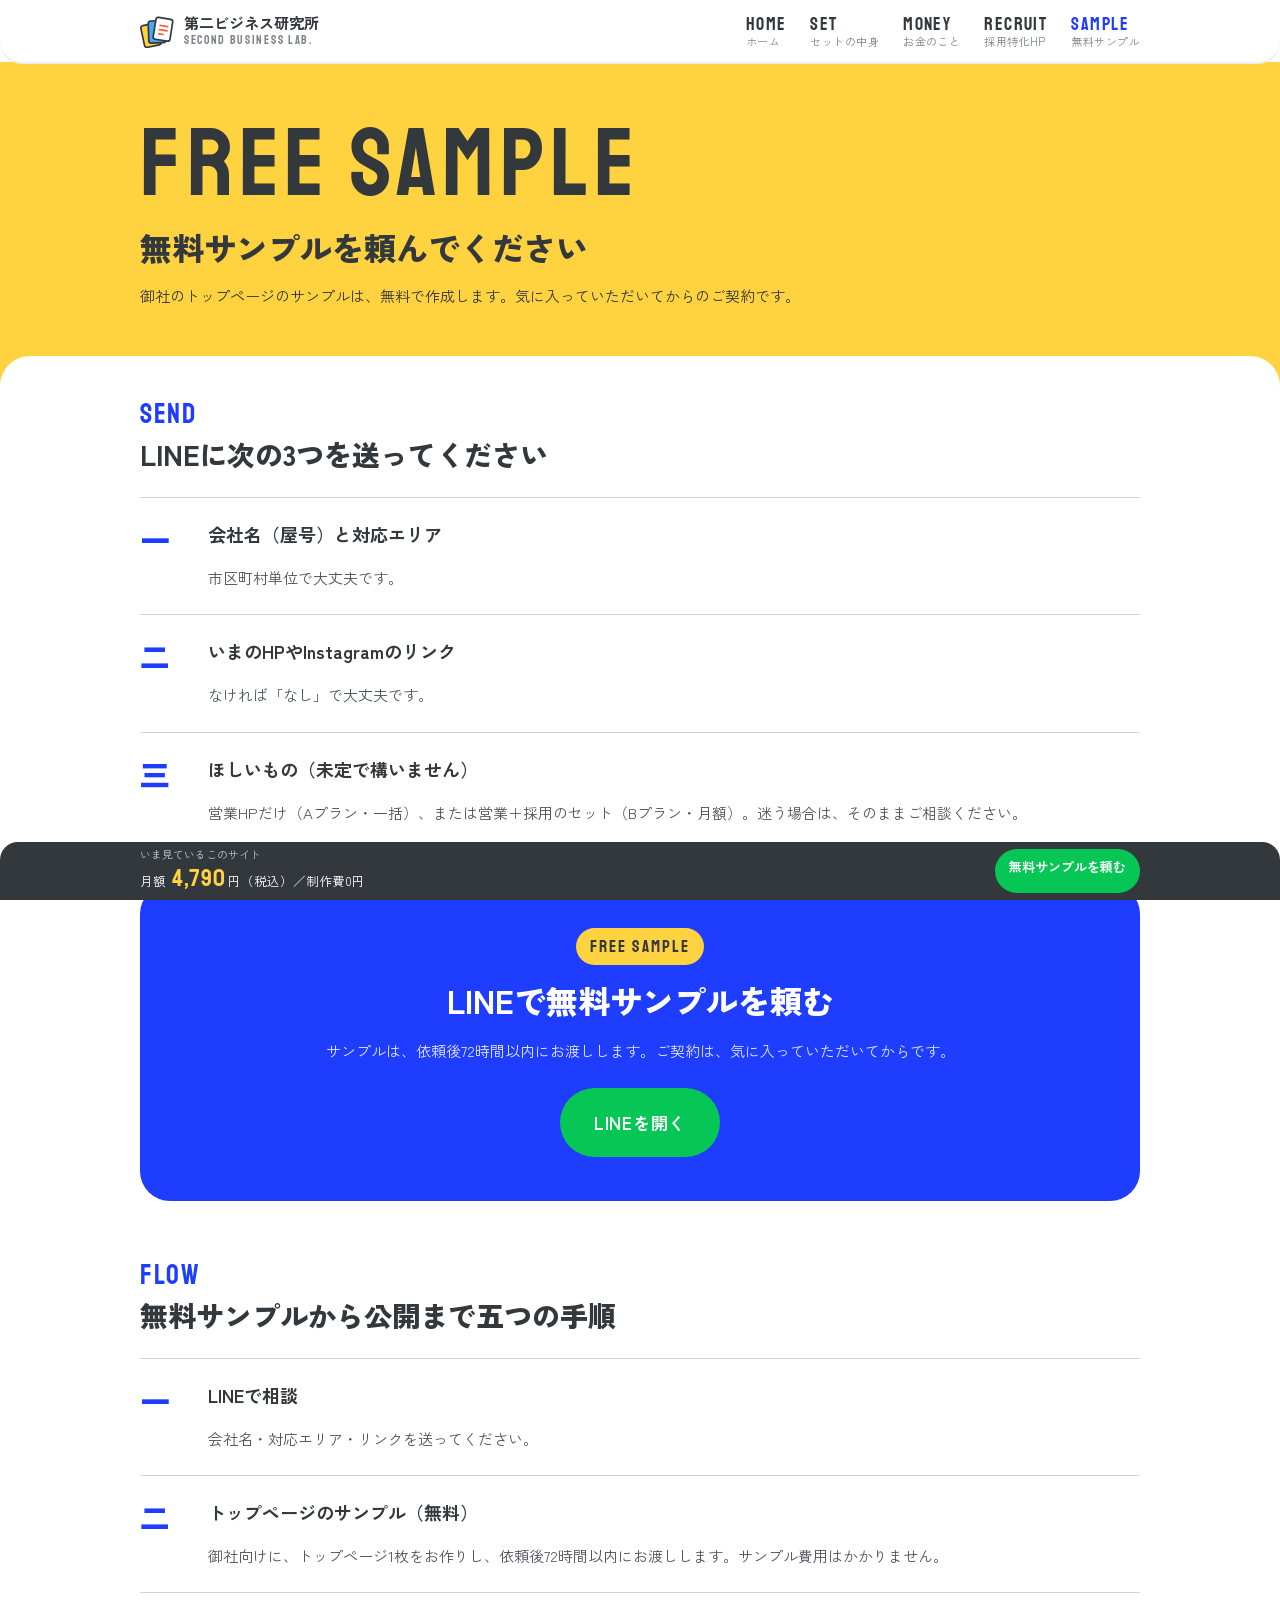
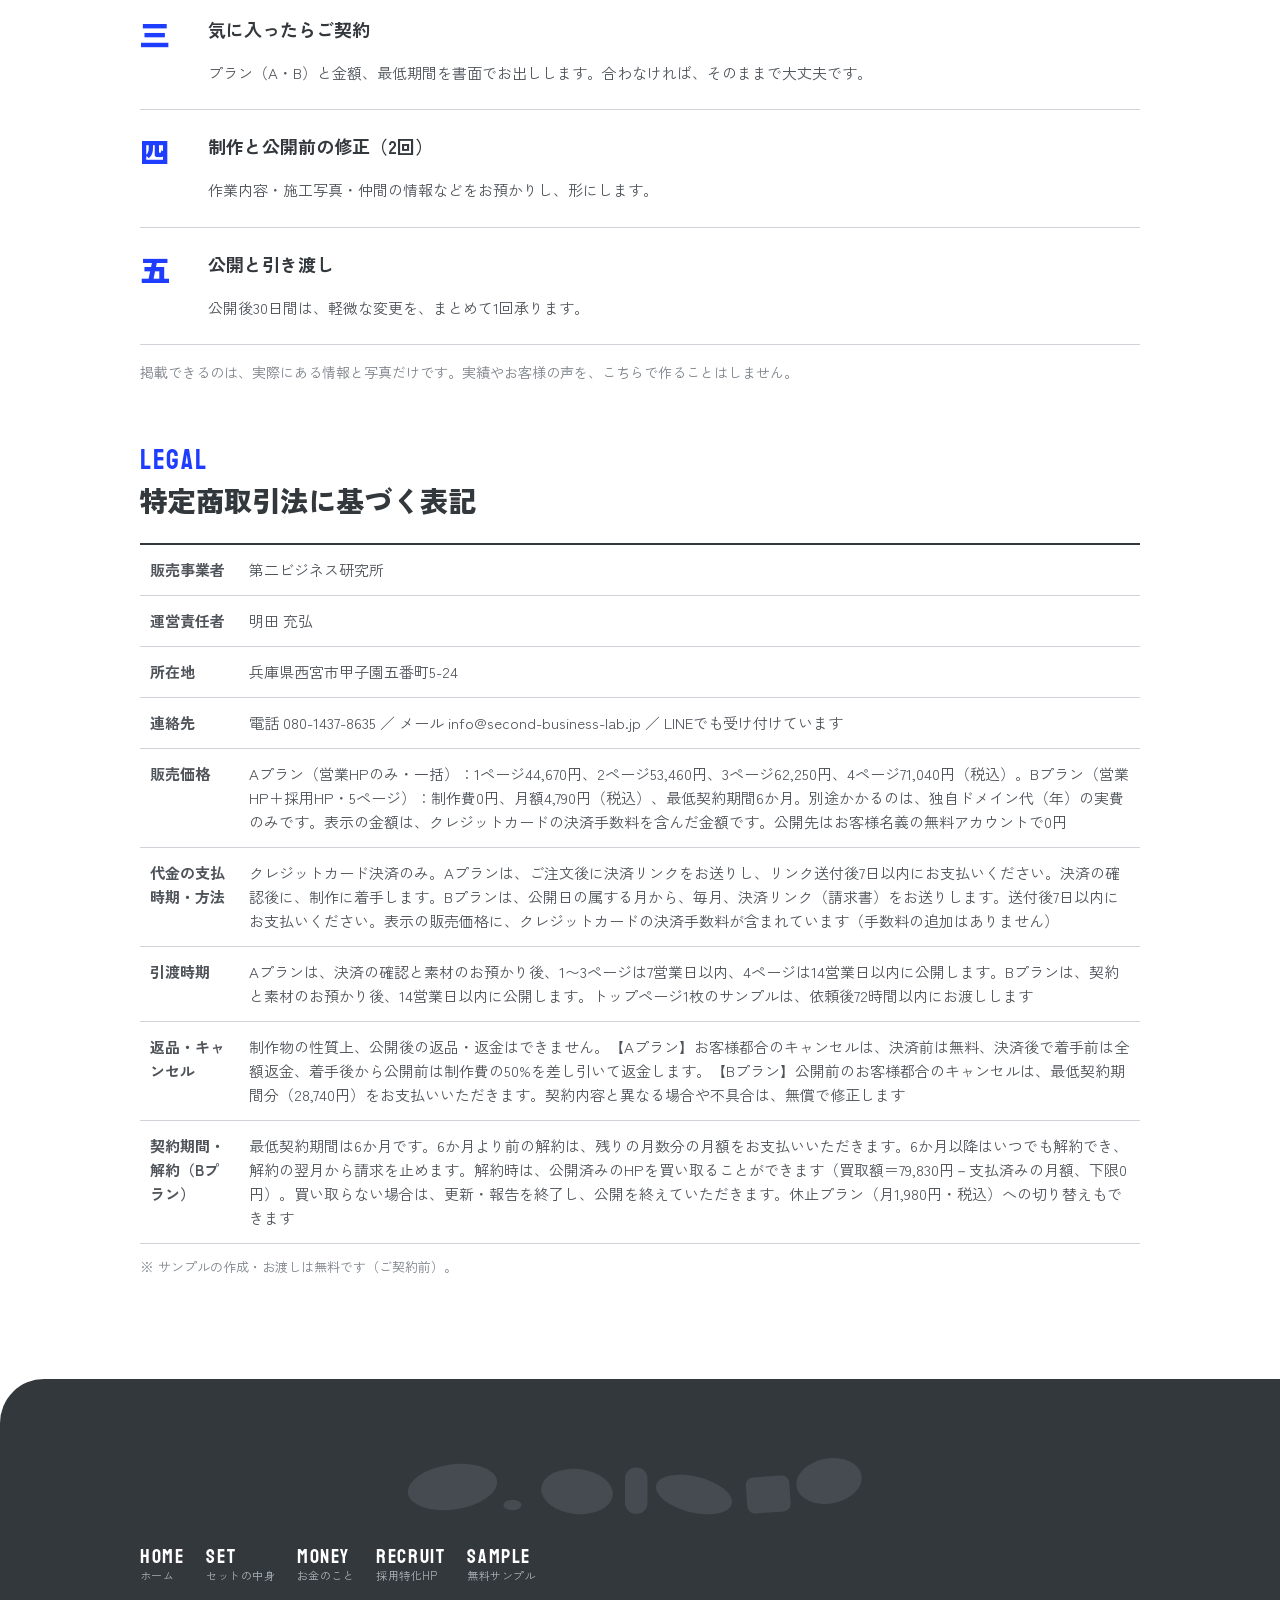
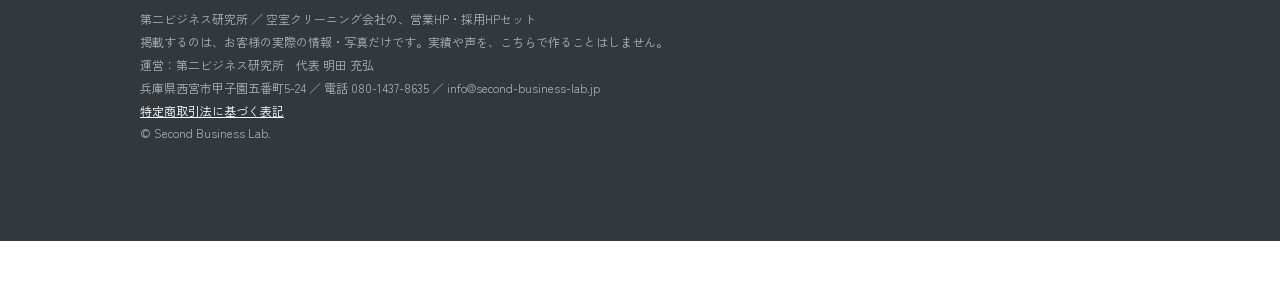
==== commit 9661a377: "no comma in bold text" ====
--- a/contact.html
+++ b/contact.html
@@ -11,7 +11,7 @@
 <link rel="icon" href="data:image/svg+xml,%3Csvg xmlns='http://www.w3.org/2000/svg' viewBox='0 0 40 40'%3E%3Crect width='40' height='40' rx='9' fill='%231f3dff'/%3E%3Crect x='11' y='7' width='18' height='26' rx='3' fill='%23fff'/%3E%3Cpath d='M15 14h10M15 19h10M15 24h6' stroke='%23ff5a36' stroke-width='2.4' stroke-linecap='round'/%3E%3C/svg%3E">
 <link rel="preconnect" href="https://fonts.googleapis.com"><link rel="preconnect" href="https://fonts.gstatic.com" crossorigin>
 <link href="https://fonts.googleapis.com/css2?family=Staatliches&family=Zen+Kaku+Gothic+New:wght@400;500;700;900&display=swap" rel="stylesheet">
-<link rel="stylesheet" href="style.css?v=20261012i">
+<link rel="stylesheet" href="style.css?v=20261012k">
 <script>document.documentElement.className="js"</script>
 </head>
 <body>
@@ -20,26 +20,26 @@
 <button class="menu-btn" type="button" aria-expanded="false" aria-controls="gnav"><span>MENU</span><i></i></button>
 <ul class="nav" id="gnav"><li><a href="index.html">HOME<span>ホーム</span></a></li><li><a href="works.html">SET<span>セットの中身</span></a></li><li><a href="price.html">MONEY<span>お金のこと</span></a></li><li><a href="recruit.html">RECRUIT<span>採用特化HP</span></a></li><li><a href="contact.html" aria-current="page">SAMPLE<span>無料サンプル</span></a></li></ul>
 </div></header>
-<section class="pagehead f-yellow"><div class="wrap"><span class="en">FREE SAMPLE</span><h1>無料サンプルを、頼んでください</h1><p>御社のトップページのサンプルは、無料で作成します。気に入っていただいてからのご契約です。</p></div></section>
+<section class="pagehead f-yellow"><div class="wrap"><span class="en">FREE SAMPLE</span><h1>無料サンプルを頼んでください</h1><p>御社のトップページのサンプルは、無料で作成します。気に入っていただいてからのご契約です。</p></div></section>
 <div class="pagebody"><div class="wrap">
 <div class="sec" style="padding-top:0">
-<div class="sec-h"><span class="en">SEND</span><h2>LINEに、次の3つを送ってください</h2></div>
+<div class="sec-h"><span class="en">SEND</span><h2>LINEに次の3つを送ってください</h2></div>
 <ol class="kan">
-<li class="rv"><span class="n">一</span><h3>会社名（屋号）と、対応エリア</h3><p>市区町村単位で大丈夫です。</p></li>
+<li class="rv"><span class="n">一</span><h3>会社名（屋号）と対応エリア</h3><p>市区町村単位で大丈夫です。</p></li>
 <li class="rv"><span class="n">二</span><h3>いまのHPやInstagramのリンク</h3><p>なければ「なし」で大丈夫です。</p></li>
 <li class="rv"><span class="n">三</span><h3>ほしいもの（未定で構いません）</h3><p>営業HPだけ（Aプラン・一括）、または営業＋採用のセット（Bプラン・月額）。迷う場合は、そのままご相談ください。</p></li>
 </ol>
-<div class="cta-card rv" style="margin-top:34px"><span class="chip">FREE SAMPLE</span><h2>LINEで、無料サンプルを頼む</h2><p>サンプルは、依頼後72時間以内にお渡しします。ご契約は、気に入っていただいてからです。</p>
+<div class="cta-card rv" style="margin-top:34px"><span class="chip">FREE SAMPLE</span><h2>LINEで無料サンプルを頼む</h2><p>サンプルは、依頼後72時間以内にお渡しします。ご契約は、気に入っていただいてからです。</p>
 <a class="btn line big" href="https://lin.ee/Pv7TeN5" target="_blank" rel="noopener">LINEを開く</a></div>
 </div>
 
-<div class="sec" id="flow"><div class="sec-h"><span class="en">FLOW</span><h2>無料サンプルから公開まで、五つの手順</h2></div>
+<div class="sec" id="flow"><div class="sec-h"><span class="en">FLOW</span><h2>無料サンプルから公開まで五つの手順</h2></div>
 <ol class="kan">
 <li class="rv"><span class="n">一</span><h3>LINEで相談</h3><p>会社名・対応エリア・リンクを送ってください。</p></li>
 <li class="rv"><span class="n">二</span><h3>トップページのサンプル（無料）</h3><p>御社向けに、トップページ1枚をお作りし、依頼後72時間以内にお渡しします。サンプル費用はかかりません。</p></li>
-<li class="rv"><span class="n">三</span><h3>気に入ったら、ご契約</h3><p>プラン（A・B）と金額、最低期間を書面でお出しします。合わなければ、そのままで大丈夫です。</p></li>
-<li class="rv"><span class="n">四</span><h3>制作と、公開前の修正（2回）</h3><p>作業内容・施工写真・仲間の情報などをお預かりし、形にします。</p></li>
-<li class="rv"><span class="n">五</span><h3>公開と、引き渡し</h3><p>公開後30日間は、軽微な変更を、まとめて1回承ります。</p></li>
+<li class="rv"><span class="n">三</span><h3>気に入ったらご契約</h3><p>プラン（A・B）と金額、最低期間を書面でお出しします。合わなければ、そのままで大丈夫です。</p></li>
+<li class="rv"><span class="n">四</span><h3>制作と公開前の修正（2回）</h3><p>作業内容・施工写真・仲間の情報などをお預かりし、形にします。</p></li>
+<li class="rv"><span class="n">五</span><h3>公開と引き渡し</h3><p>公開後30日間は、軽微な変更を、まとめて1回承ります。</p></li>
 </ol>
 <p style="font-size:14px;color:var(--mute);margin-top:14px">掲載できるのは、実際にある情報と写真だけです。実績やお客様の声を、こちらで作ることはしません。</p></div>
 <div class="sec" id="tokushoho"><div class="sec-h"><span class="en">LEGAL</span><h2>特定商取引法に基づく表記</h2></div>
@@ -70,5 +70,5 @@
 <div class="t"><span>いま見ているこのサイト</span><div>月額 <b>4,790</b>円（税込）／制作費0円</div></div>
 <a href="https://lin.ee/Pv7TeN5" target="_blank" rel="noopener"><span class="lg">無料サンプルを頼む</span><span class="sm">無料サンプル</span></a>
 </div></aside>
-<script src="main.js?v=20261012i"></script>
+<script src="main.js?v=20261012k"></script>
 </body></html>
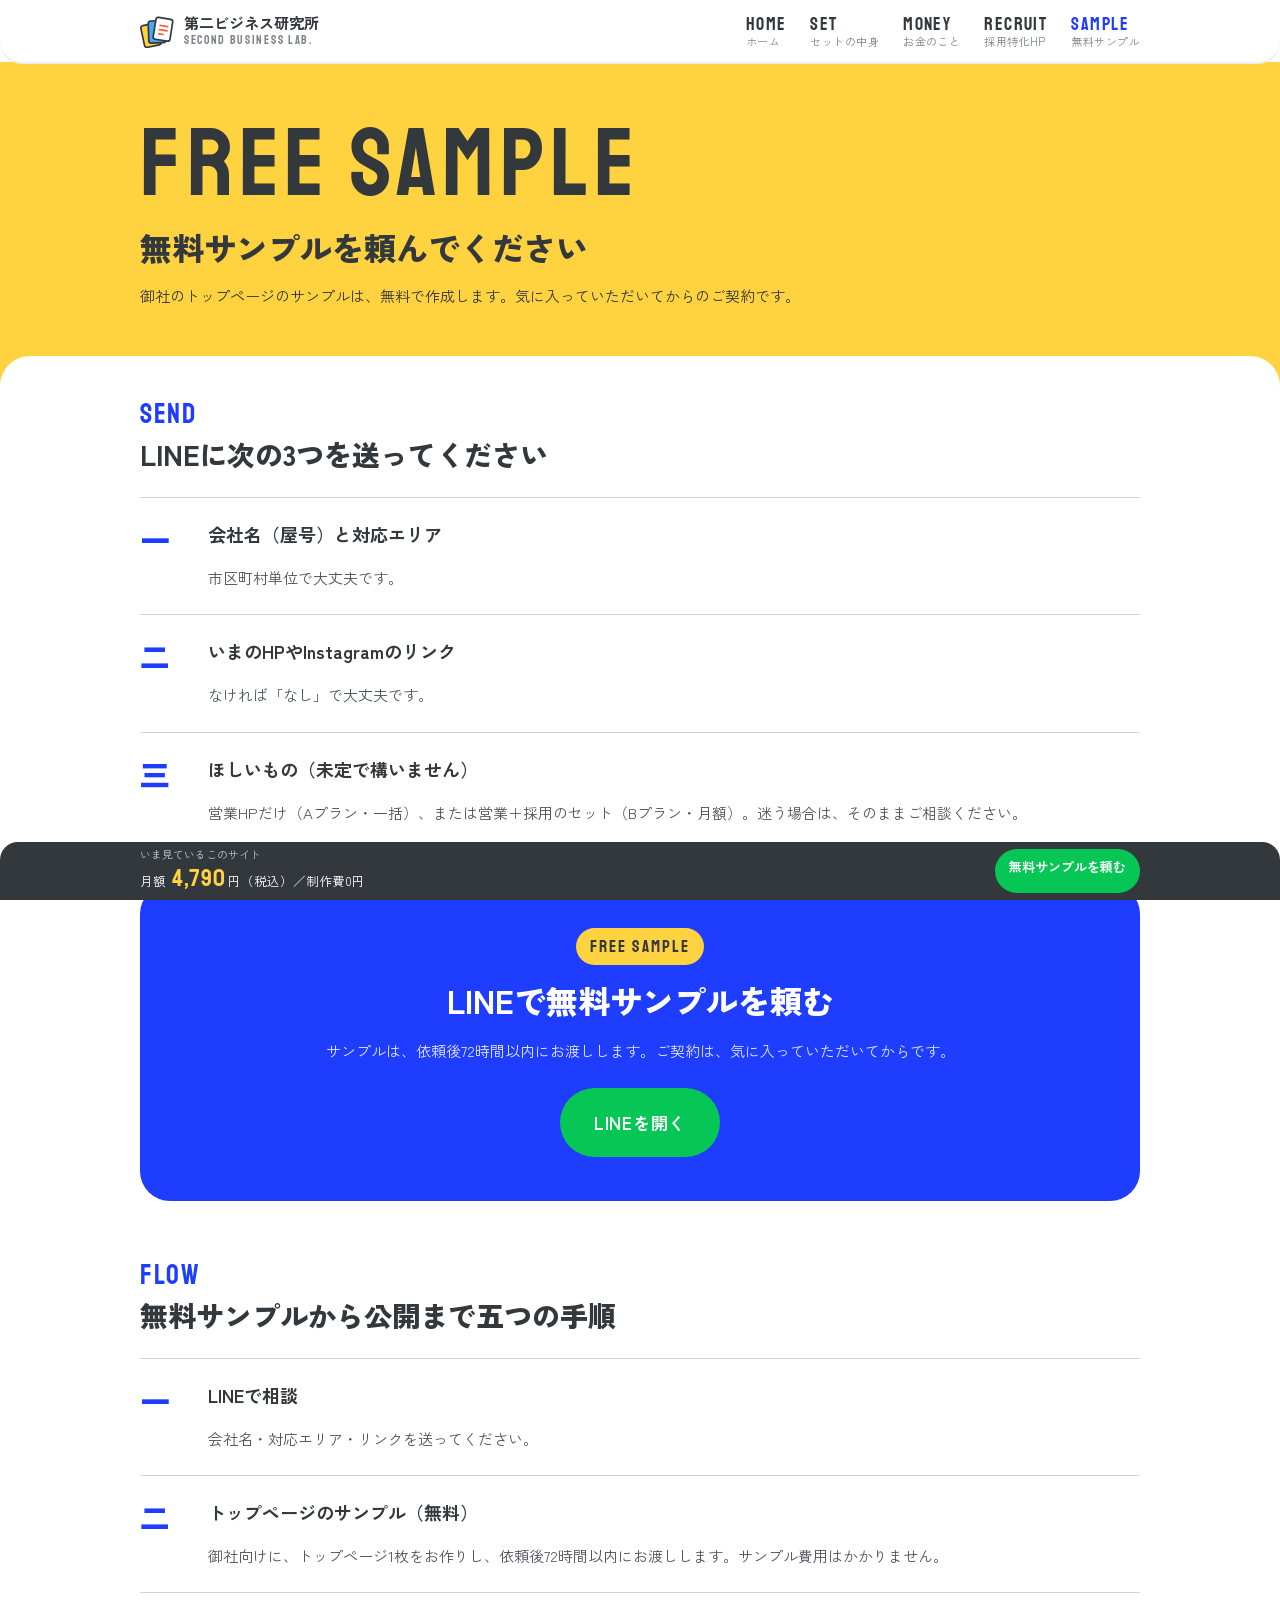
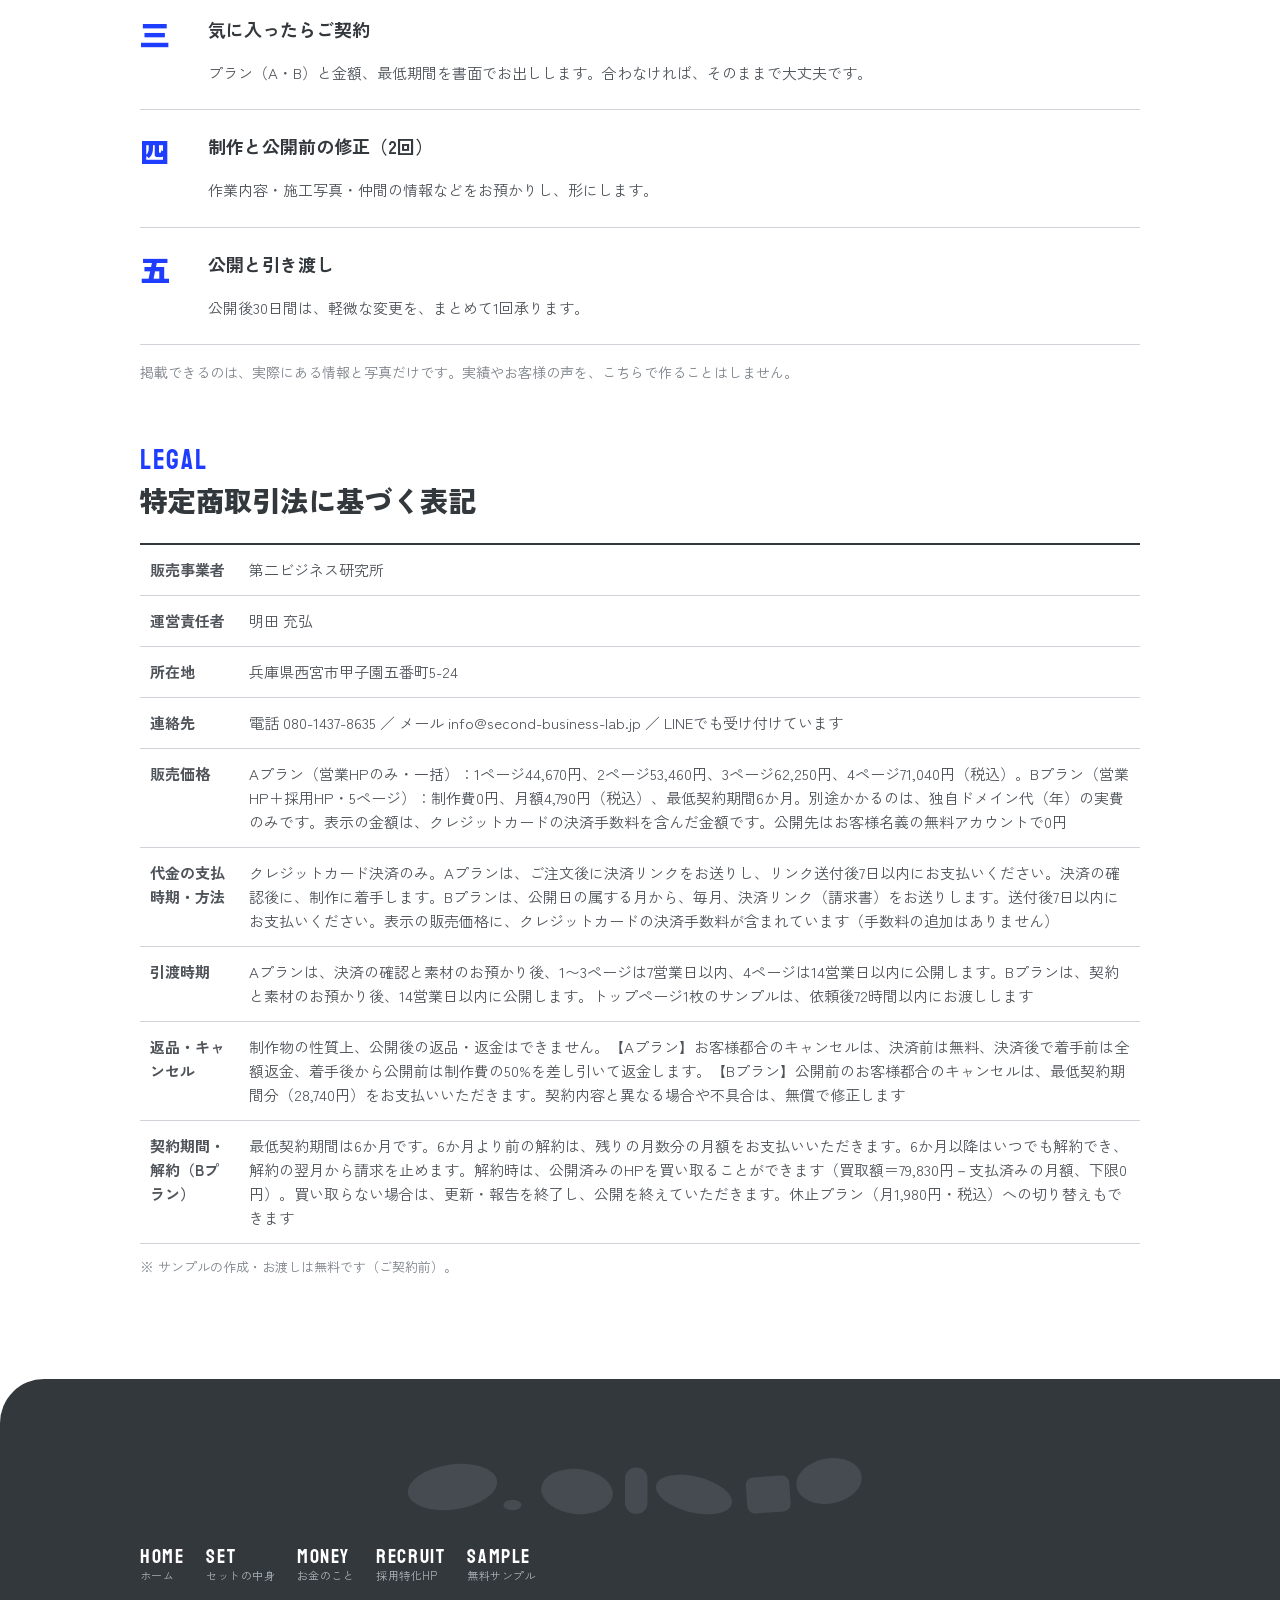
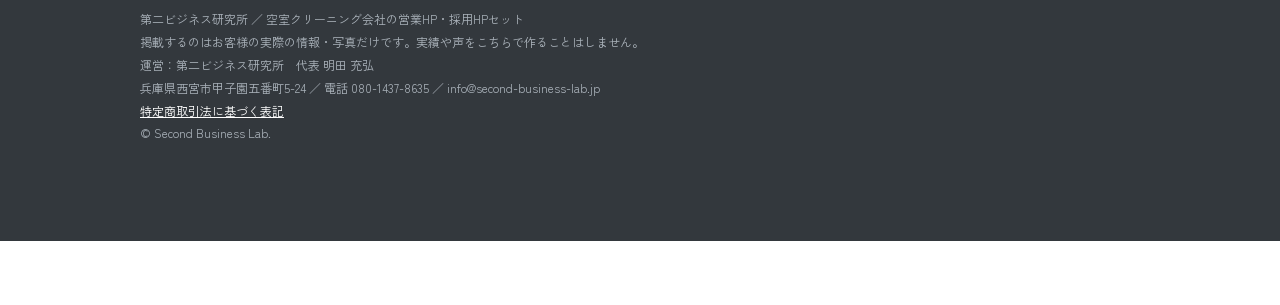
==== commit a7852847: "line breaks" ====
--- a/contact.html
+++ b/contact.html
@@ -11,7 +11,7 @@
 <link rel="icon" href="data:image/svg+xml,%3Csvg xmlns='http://www.w3.org/2000/svg' viewBox='0 0 40 40'%3E%3Crect width='40' height='40' rx='9' fill='%231f3dff'/%3E%3Crect x='11' y='7' width='18' height='26' rx='3' fill='%23fff'/%3E%3Cpath d='M15 14h10M15 19h10M15 24h6' stroke='%23ff5a36' stroke-width='2.4' stroke-linecap='round'/%3E%3C/svg%3E">
 <link rel="preconnect" href="https://fonts.googleapis.com"><link rel="preconnect" href="https://fonts.gstatic.com" crossorigin>
 <link href="https://fonts.googleapis.com/css2?family=Staatliches&family=Zen+Kaku+Gothic+New:wght@400;500;700;900&display=swap" rel="stylesheet">
-<link rel="stylesheet" href="style.css?v=20261012k">
+<link rel="stylesheet" href="style.css?v=20261012m">
 <script>document.documentElement.className="js"</script>
 </head>
 <body>
@@ -59,10 +59,10 @@
 <footer class="ft"><div class="wrap">
 <svg class="stones" viewBox="0 0 640 120" aria-hidden="true" preserveAspectRatio="xMidYMid meet"><g class="stone"><ellipse cx="70" cy="72" rx="60" ry="30" transform="rotate(-8 70 72)"/><ellipse cx="150" cy="96" rx="12" ry="7"/><ellipse cx="236" cy="78" rx="48" ry="30" transform="rotate(6 236 78)"/><rect x="300" y="46" width="30" height="62" rx="15"/><ellipse cx="392" cy="82" rx="52" ry="24" transform="rotate(14 392 82)"/><rect x="462" y="58" width="58" height="48" rx="10" transform="rotate(-4 490 82)"/><ellipse cx="572" cy="64" rx="44" ry="30" transform="rotate(-10 572 64)"/></g></svg>
 <ul class="nav"><li><a href="index.html">HOME<span>ホーム</span></a></li><li><a href="works.html">SET<span>セットの中身</span></a></li><li><a href="price.html">MONEY<span>お金のこと</span></a></li><li><a href="recruit.html">RECRUIT<span>採用特化HP</span></a></li><li><a href="contact.html">SAMPLE<span>無料サンプル</span></a></li></ul>
-<small>第二ビジネス研究所 ／ 空室クリーニング会社の、営業HP・採用HPセット<br>
-掲載するのは、お客様の実際の情報・写真だけです。実績や声を、こちらで作ることはしません。<br>
+<small><span class="nb">第二ビジネス研究所</span> ／ <span class="nb">空室クリーニング会社の</span><span class="nb">営業HP・採用HPセット</span><br>
+<span class="nb">掲載するのは</span><span class="nb">お客様の実際の情報・写真だけです。</span><span class="nb">実績や声を</span><span class="nb">こちらで作ることはしません。</span><br>
 運営：第二ビジネス研究所　代表 明田 充弘<br>
-兵庫県西宮市甲子園五番町5-24 ／ 電話 080-1437-8635 ／ info@second-business-lab.jp<br>
+<span class="nb">兵庫県西宮市甲子園五番町5-24</span> ／ <span class="nb">電話 080-1437-8635</span> ／ <span class="nb">info@second-business-lab.jp</span><br>
 <a href="contact.html#tokushoho" style="color:#fff">特定商取引法に基づく表記</a><br>
 © Second Business Lab.</small>
 </div></footer>
@@ -70,5 +70,5 @@
 <div class="t"><span>いま見ているこのサイト</span><div>月額 <b>4,790</b>円（税込）／制作費0円</div></div>
 <a href="https://lin.ee/Pv7TeN5" target="_blank" rel="noopener"><span class="lg">無料サンプルを頼む</span><span class="sm">無料サンプル</span></a>
 </div></aside>
-<script src="main.js?v=20261012k"></script>
+<script src="main.js?v=20261012m"></script>
 </body></html>
--- a/style.css
+++ b/style.css
@@ -505,3 +505,15 @@
 .mk-cp p{font-size:11px;line-height:1.6;margin:7px 0 10px;color:#eef2ff}
 .mk-pills{display:flex;gap:5px;margin-top:11px}
 .mk-pills span{flex:1;text-align:center;font-size:9.5px;font-weight:700;color:#fff;background:rgba(255,255,255,.2);border:1px solid rgba(255,255,255,.55);border-radius:99px;padding:5px 2px;white-space:nowrap}
+
+/* ---- 改行の整え（スマホ） ---- */
+body{line-break:strict}
+h1,h2,h3,h4,summary,.promise,.say,.stmt,.rcatch{text-wrap:balance}
+p,li,dd,.d{text-wrap:pretty}
+.promise{font-size:clamp(17px,4.5vw,24px)}
+@media(max-width:560px){
+  .receipt dl{grid-template-columns:1fr}
+  .receipt dt{border-top:1px solid var(--stone);padding:10px 0 0;font-size:12.5px}
+  .receipt dd{border-top:0;padding:2px 0 8px;text-align:left;font-weight:700;color:var(--ink)}
+  .ft small{font-size:12px}
+}
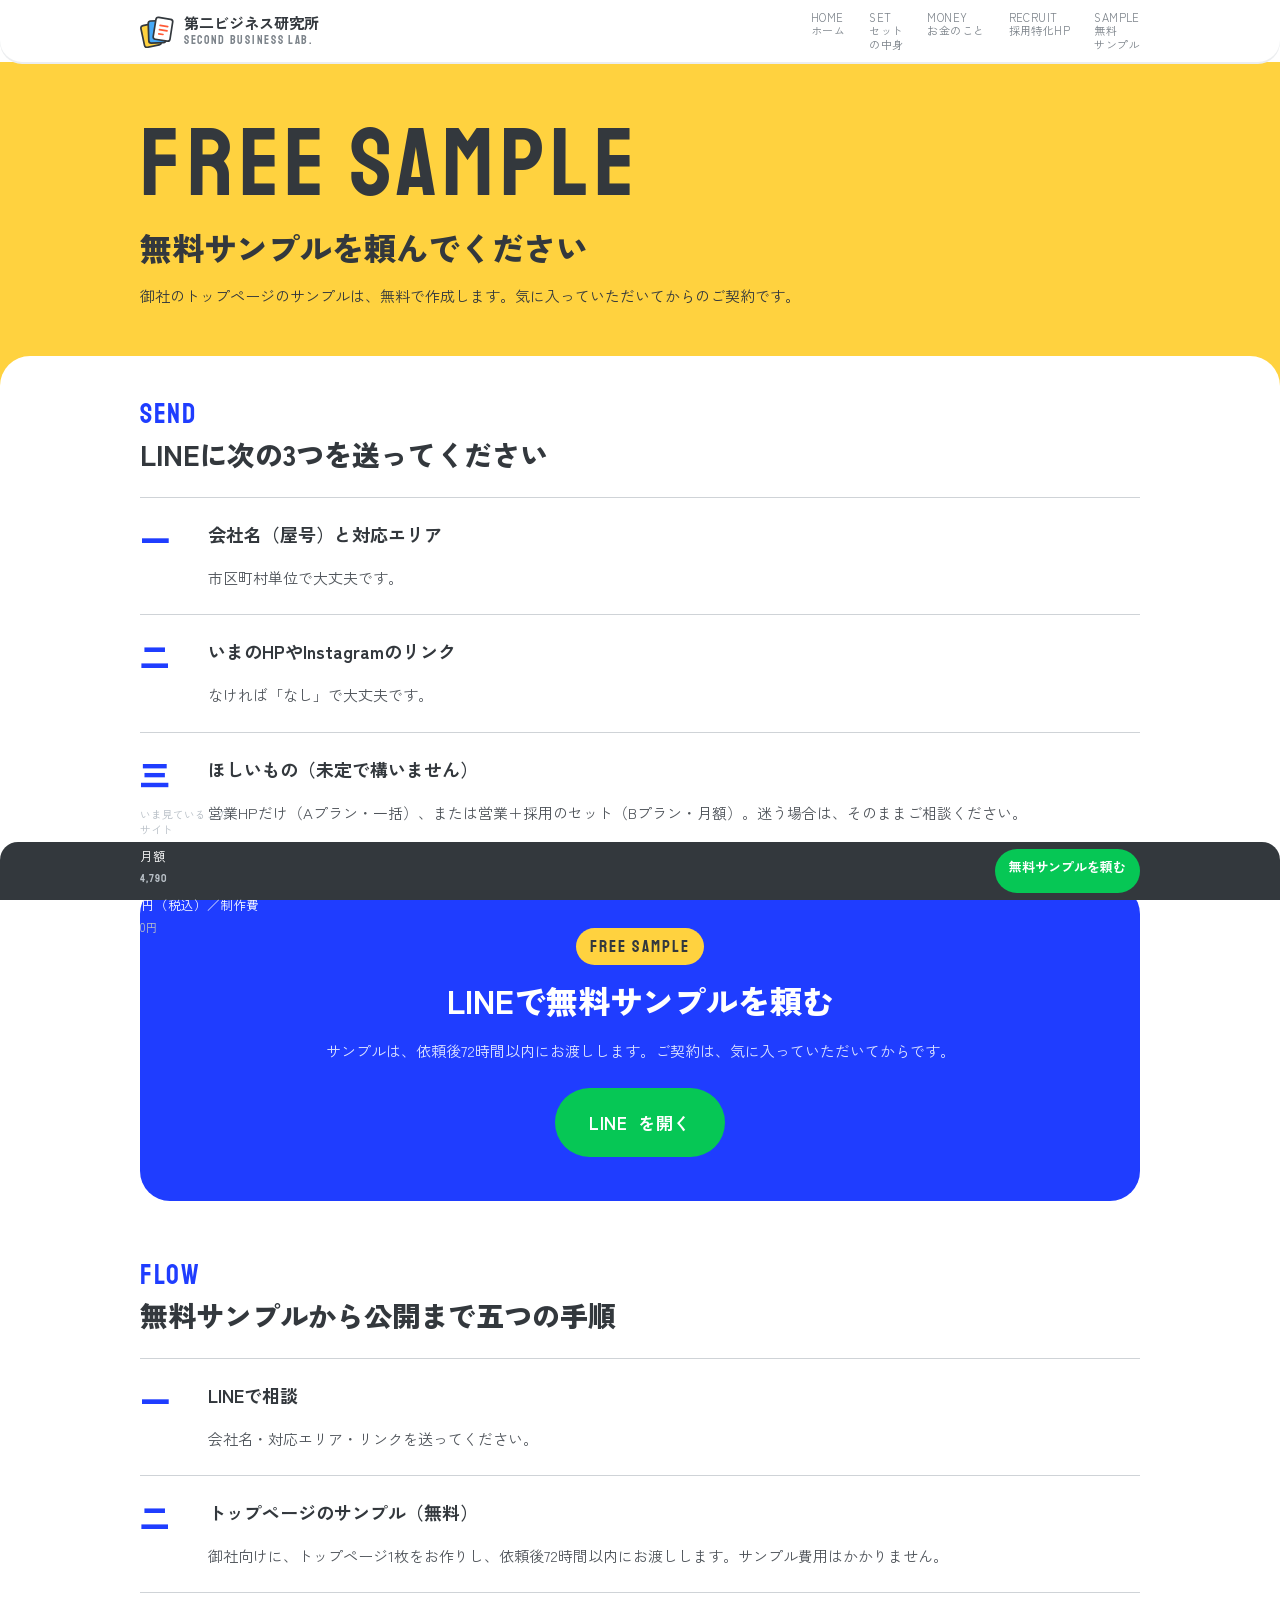
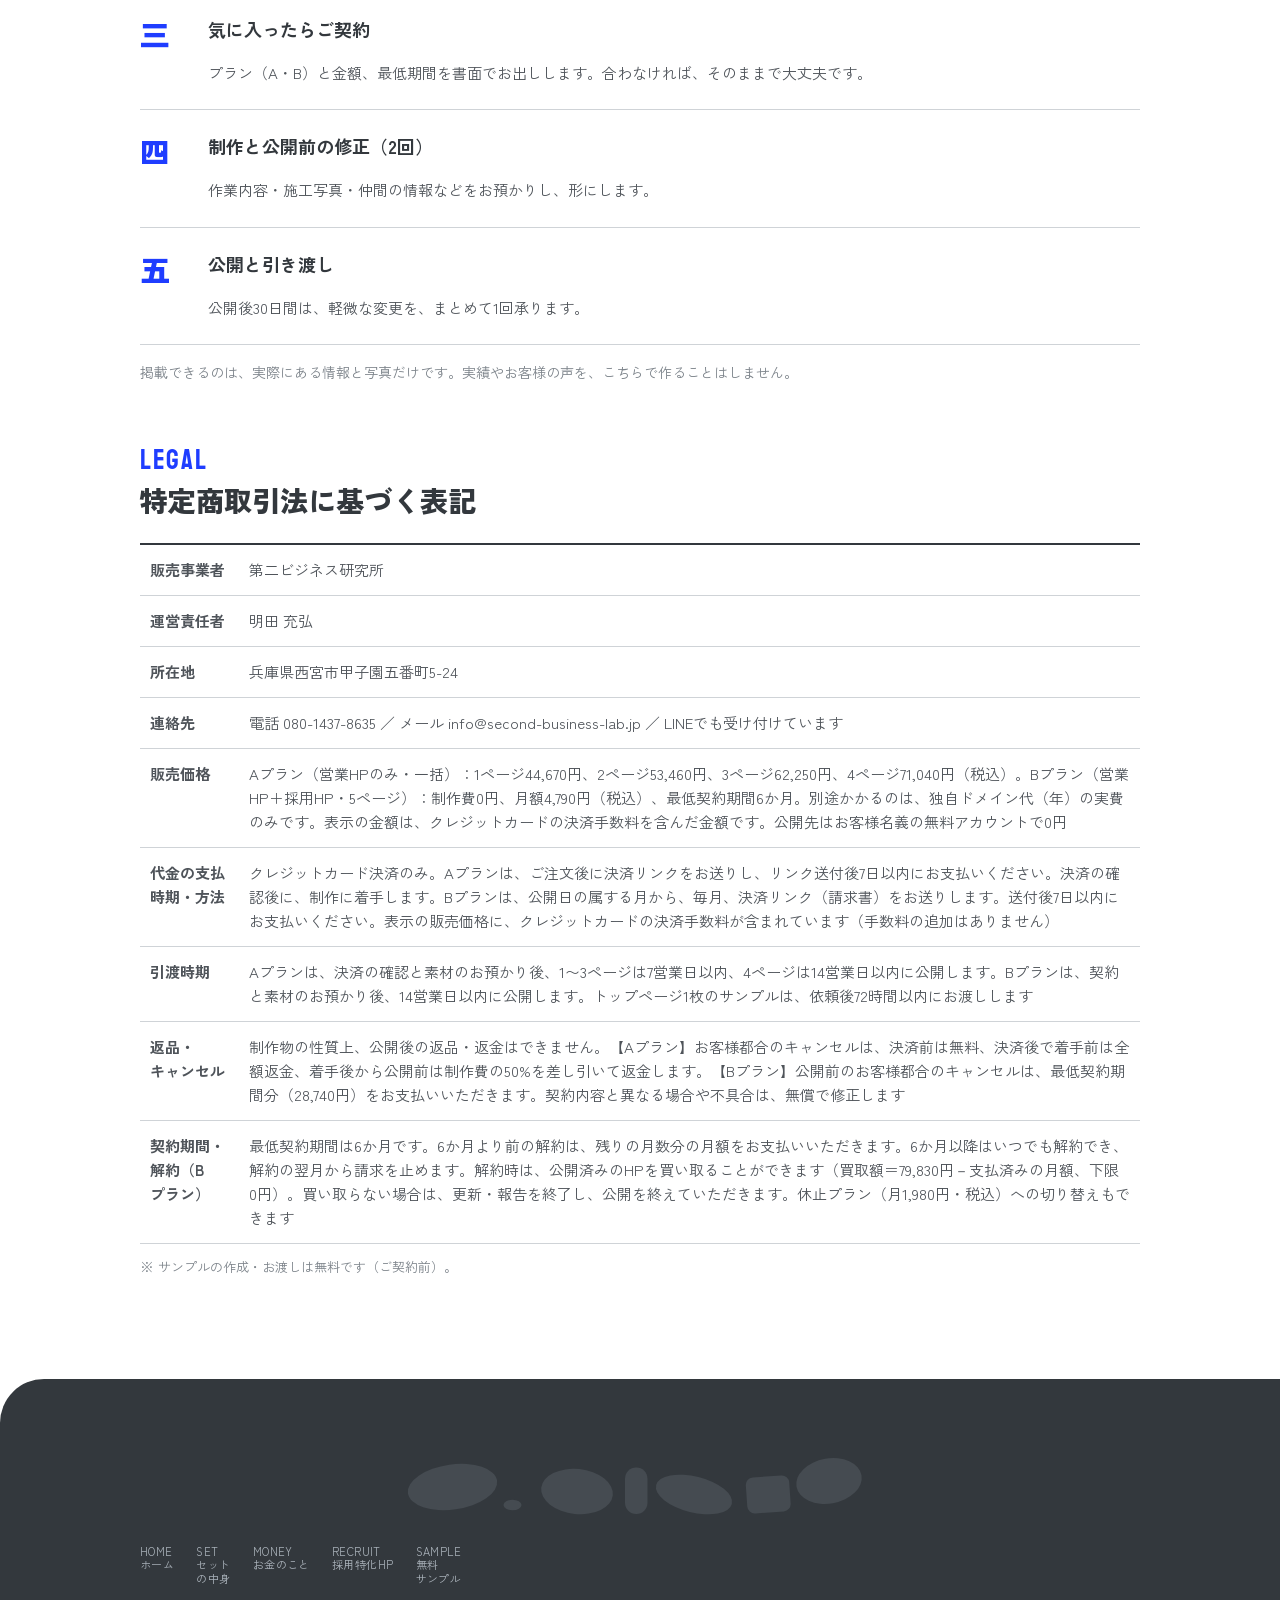
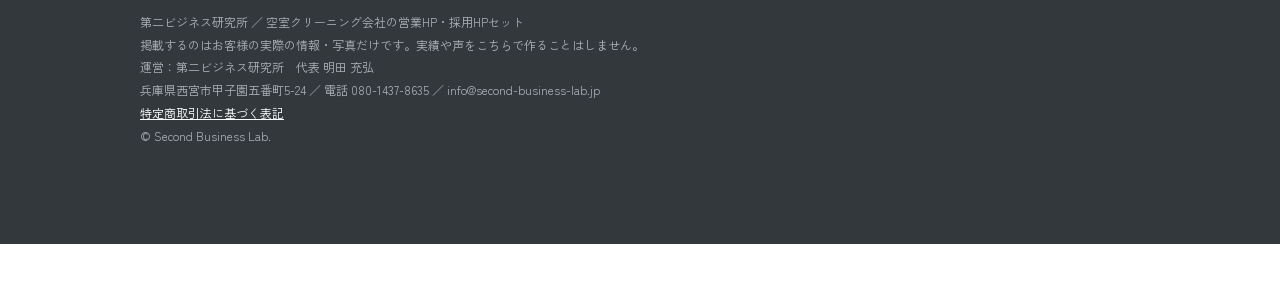
==== commit e9f7250a: "protect words" ====
--- a/contact.html
+++ b/contact.html
@@ -11,64 +11,64 @@
 <link rel="icon" href="data:image/svg+xml,%3Csvg xmlns='http://www.w3.org/2000/svg' viewBox='0 0 40 40'%3E%3Crect width='40' height='40' rx='9' fill='%231f3dff'/%3E%3Crect x='11' y='7' width='18' height='26' rx='3' fill='%23fff'/%3E%3Cpath d='M15 14h10M15 19h10M15 24h6' stroke='%23ff5a36' stroke-width='2.4' stroke-linecap='round'/%3E%3C/svg%3E">
 <link rel="preconnect" href="https://fonts.googleapis.com"><link rel="preconnect" href="https://fonts.gstatic.com" crossorigin>
 <link href="https://fonts.googleapis.com/css2?family=Staatliches&family=Zen+Kaku+Gothic+New:wght@400;500;700;900&display=swap" rel="stylesheet">
-<link rel="stylesheet" href="style.css?v=20261012m">
+<link rel="stylesheet" href="style.css?v=20261012n">
 <script>document.documentElement.className="js"</script>
 </head>
 <body>
 <header class="hd"><div class="wrap">
-<a class="logo" href="index.html"><svg class="mark" viewBox="0 0 40 40" aria-hidden="true"><rect x="3" y="12" width="20" height="26" rx="3" fill="#ffd23f" stroke="#33383d" stroke-width="2" transform="rotate(-12 13 25)"/><rect x="10" y="8" width="20" height="26" rx="3" fill="#46a9f7" stroke="#33383d" stroke-width="2" transform="rotate(-2 20 21)"/><rect x="17" y="5" width="20" height="26" rx="3" fill="#fff" stroke="#33383d" stroke-width="2" transform="rotate(9 27 18)"/><path d="M23 14h9M23 19h9M23 24h5" stroke="#ff5a36" stroke-width="2" stroke-linecap="round" transform="rotate(9 27 18)"/></svg><span>第二ビジネス研究所<small>SECOND BUSINESS LAB.</small></span></a>
-<button class="menu-btn" type="button" aria-expanded="false" aria-controls="gnav"><span>MENU</span><i></i></button>
-<ul class="nav" id="gnav"><li><a href="index.html">HOME<span>ホーム</span></a></li><li><a href="works.html">SET<span>セットの中身</span></a></li><li><a href="price.html">MONEY<span>お金のこと</span></a></li><li><a href="recruit.html">RECRUIT<span>採用特化HP</span></a></li><li><a href="contact.html" aria-current="page">SAMPLE<span>無料サンプル</span></a></li></ul>
+<a class="logo" href="index.html"><svg class="mark" viewBox="0 0 40 40" aria-hidden="true"><rect x="3" y="12" width="20" height="26" rx="3" fill="#ffd23f" stroke="#33383d" stroke-width="2" transform="rotate(-12 13 25)"/><rect x="10" y="8" width="20" height="26" rx="3" fill="#46a9f7" stroke="#33383d" stroke-width="2" transform="rotate(-2 20 21)"/><rect x="17" y="5" width="20" height="26" rx="3" fill="#fff" stroke="#33383d" stroke-width="2" transform="rotate(9 27 18)"/><path d="M23 14h9M23 19h9M23 24h5" stroke="#ff5a36" stroke-width="2" stroke-linecap="round" transform="rotate(9 27 18)"/></svg><span>第二<span class="nb">ビジネス</span>研究所<small><span class="nb">SECOND</span> <span class="nb">BUSINESS</span> <span class="nb">LAB.</span></small></span></a>
+<button class="menu-btn" type="button" aria-expanded="false" aria-controls="gnav"><span><span class="nb">MENU</span></span><i></i></button>
+<ul class="nav" id="gnav"><li><a href="index.html"><span class="nb">HOME</span><span><span class="nb">ホーム</span></span></a></li><li><a href="works.html"><span class="nb">SET</span><span><span class="nb">セット</span>の中身</span></a></li><li><a href="price.html"><span class="nb">MONEY</span><span>お金のこと</span></a></li><li><a href="recruit.html"><span class="nb">RECRUIT</span><span>採用特化HP</span></a></li><li><a href="contact.html" aria-current="page"><span class="nb">SAMPLE</span><span>無料<span class="nb">サンプル</span></span></a></li></ul>
 </div></header>
-<section class="pagehead f-yellow"><div class="wrap"><span class="en">FREE SAMPLE</span><h1>無料サンプルを頼んでください</h1><p>御社のトップページのサンプルは、無料で作成します。気に入っていただいてからのご契約です。</p></div></section>
+<section class="pagehead f-yellow"><div class="wrap"><span class="en"><span class="nb">FREE</span> <span class="nb">SAMPLE</span></span><h1>無料<span class="nb">サンプル</span>を頼んでください</h1><p>御社の<span class="nb">トップページ</span>の<span class="nb">サンプル</span>は、無料で作成します。気に入っていただいてからのご契約です。</p></div></section>
 <div class="pagebody"><div class="wrap">
 <div class="sec" style="padding-top:0">
-<div class="sec-h"><span class="en">SEND</span><h2>LINEに次の3つを送ってください</h2></div>
+<div class="sec-h"><span class="en"><span class="nb">SEND</span></span><h2><span class="nb">LINE</span>に次の3つを送ってください</h2></div>
 <ol class="kan">
-<li class="rv"><span class="n">一</span><h3>会社名（屋号）と対応エリア</h3><p>市区町村単位で大丈夫です。</p></li>
-<li class="rv"><span class="n">二</span><h3>いまのHPやInstagramのリンク</h3><p>なければ「なし」で大丈夫です。</p></li>
-<li class="rv"><span class="n">三</span><h3>ほしいもの（未定で構いません）</h3><p>営業HPだけ（Aプラン・一括）、または営業＋採用のセット（Bプラン・月額）。迷う場合は、そのままご相談ください。</p></li>
+<li class="rv"><span class="n">一</span><h3>会社名（屋号）と対応<span class="nb">エリア</span></h3><p>市区町村単位で大丈夫です。</p></li>
+<li class="rv"><span class="n">二</span><h3>いまのHPや<span class="nb">Instagram</span>の<span class="nb">リンク</span></h3><p>なければ「なし」で大丈夫です。</p></li>
+<li class="rv"><span class="n">三</span><h3>ほしいもの（未定で構いません）</h3><p>営業HPだけ（A<span class="nb">プラン</span>・一括）、または営業＋採用の<span class="nb">セット</span>（B<span class="nb">プラン</span>・月額）。迷う場合は、そのままご相談ください。</p></li>
 </ol>
-<div class="cta-card rv" style="margin-top:34px"><span class="chip">FREE SAMPLE</span><h2>LINEで無料サンプルを頼む</h2><p>サンプルは、依頼後72時間以内にお渡しします。ご契約は、気に入っていただいてからです。</p>
-<a class="btn line big" href="https://lin.ee/Pv7TeN5" target="_blank" rel="noopener">LINEを開く</a></div>
+<div class="cta-card rv" style="margin-top:34px"><span class="chip"><span class="nb">FREE</span> <span class="nb">SAMPLE</span></span><h2><span class="nb">LINE</span>で無料<span class="nb">サンプル</span>を頼む</h2><p><span class="nb">サンプル</span>は、依頼後<span class="nb">72時間</span>以内にお渡しします。ご契約は、気に入っていただいてからです。</p>
+<a class="btn line big" href="https://lin.ee/Pv7TeN5" target="_blank" rel="noopener"><span class="nb">LINE</span>を開く</a></div>
 </div>
 
-<div class="sec" id="flow"><div class="sec-h"><span class="en">FLOW</span><h2>無料サンプルから公開まで五つの手順</h2></div>
+<div class="sec" id="flow"><div class="sec-h"><span class="en"><span class="nb">FLOW</span></span><h2>無料<span class="nb">サンプル</span>から公開まで五つの手順</h2></div>
 <ol class="kan">
-<li class="rv"><span class="n">一</span><h3>LINEで相談</h3><p>会社名・対応エリア・リンクを送ってください。</p></li>
-<li class="rv"><span class="n">二</span><h3>トップページのサンプル（無料）</h3><p>御社向けに、トップページ1枚をお作りし、依頼後72時間以内にお渡しします。サンプル費用はかかりません。</p></li>
-<li class="rv"><span class="n">三</span><h3>気に入ったらご契約</h3><p>プラン（A・B）と金額、最低期間を書面でお出しします。合わなければ、そのままで大丈夫です。</p></li>
-<li class="rv"><span class="n">四</span><h3>制作と公開前の修正（2回）</h3><p>作業内容・施工写真・仲間の情報などをお預かりし、形にします。</p></li>
-<li class="rv"><span class="n">五</span><h3>公開と引き渡し</h3><p>公開後30日間は、軽微な変更を、まとめて1回承ります。</p></li>
+<li class="rv"><span class="n">一</span><h3><span class="nb">LINE</span>で相談</h3><p>会社名・対応<span class="nb">エリア</span>・<span class="nb">リンク</span>を送ってください。</p></li>
+<li class="rv"><span class="n">二</span><h3><span class="nb">トップページ</span>の<span class="nb">サンプル</span>（無料）</h3><p>御社向けに、<span class="nb">トップページ</span><span class="nb">1枚</span>をお作りし、依頼後<span class="nb">72時間</span>以内にお渡しします。<span class="nb">サンプル</span>費用はかかりません。</p></li>
+<li class="rv"><span class="n">三</span><h3>気に入ったらご契約</h3><p><span class="nb">プラン</span>（A・B）と金額、最低期間を書面でお出しします。合わなければ、そのままで大丈夫です。</p></li>
+<li class="rv"><span class="n">四</span><h3>制作と公開前の修正（<span class="nb">2回</span>）</h3><p>作業内容・施工写真・仲間の情報などをお預かりし、形にします。</p></li>
+<li class="rv"><span class="n">五</span><h3>公開と引き渡し</h3><p>公開後<span class="nb">30日</span>間は、軽微な変更を、まとめて<span class="nb">1回</span>承ります。</p></li>
 </ol>
 <p style="font-size:14px;color:var(--mute);margin-top:14px">掲載できるのは、実際にある情報と写真だけです。実績やお客様の声を、こちらで作ることはしません。</p></div>
-<div class="sec" id="tokushoho"><div class="sec-h"><span class="en">LEGAL</span><h2>特定商取引法に基づく表記</h2></div>
+<div class="sec" id="tokushoho"><div class="sec-h"><span class="en"><span class="nb">LEGAL</span></span><h2>特定商取引法に基づく表記</h2></div>
 <div class="scroll-x"><table class="tbl"><tbody>
-<tr><th>販売事業者</th><td>第二ビジネス研究所</td></tr>
+<tr><th>販売事業者</th><td>第二<span class="nb">ビジネス</span>研究所</td></tr>
 <tr><th>運営責任者</th><td>明田 充弘</td></tr>
-<tr><th>所在地</th><td>兵庫県西宮市甲子園五番町5-24</td></tr>
-<tr><th>連絡先</th><td>電話 080-1437-8635 ／ メール info@second-business-lab.jp ／ LINEでも受け付けています</td></tr>
-<tr><th>販売価格</th><td>Aプラン（営業HPのみ・一括）：1ページ44,670円、2ページ53,460円、3ページ62,250円、4ページ71,040円（税込）。Bプラン（営業HP＋採用HP・5ページ）：制作費0円、月額4,790円（税込）、最低契約期間6か月。別途かかるのは、独自ドメイン代（年）の実費のみです。表示の金額は、クレジットカードの決済手数料を含んだ金額です。公開先はお客様名義の無料アカウントで0円</td></tr>
-<tr><th>代金の支払時期・方法</th><td>クレジットカード決済のみ。Aプランは、ご注文後に決済リンクをお送りし、リンク送付後7日以内にお支払いください。決済の確認後に、制作に着手します。Bプランは、公開日の属する月から、毎月、決済リンク（請求書）をお送りします。送付後7日以内にお支払いください。表示の販売価格に、クレジットカードの決済手数料が含まれています（手数料の追加はありません）</td></tr>
-<tr><th>引渡時期</th><td>Aプランは、決済の確認と素材のお預かり後、1〜3ページは7営業日以内、4ページは14営業日以内に公開します。Bプランは、契約と素材のお預かり後、14営業日以内に公開します。トップページ1枚のサンプルは、依頼後72時間以内にお渡しします</td></tr>
-<tr><th>返品・キャンセル</th><td>制作物の性質上、公開後の返品・返金はできません。【Aプラン】お客様都合のキャンセルは、決済前は無料、決済後で着手前は全額返金、着手後から公開前は制作費の50%を差し引いて返金します。【Bプラン】公開前のお客様都合のキャンセルは、最低契約期間分（28,740円）をお支払いいただきます。契約内容と異なる場合や不具合は、無償で修正します</td></tr>
-<tr><th>契約期間・解約（Bプラン）</th><td>最低契約期間は6か月です。6か月より前の解約は、残りの月数分の月額をお支払いいただきます。6か月以降はいつでも解約でき、解約の翌月から請求を止めます。解約時は、公開済みのHPを買い取ることができます（買取額＝79,830円－支払済みの月額、下限0円）。買い取らない場合は、更新・報告を終了し、公開を終えていただきます。休止プラン（月1,980円・税込）への切り替えもできます</td></tr>
+<tr><th>所在地</th><td>兵庫県西宮市甲子園五番町<span class="nb">5-24</span></td></tr>
+<tr><th>連絡先</th><td>電話 <span class="nb">080-1437-8635</span> ／ <span class="nb">メール</span> <span class="nb">info@second-business-lab.jp</span> ／ <span class="nb">LINE</span>でも受け付けています</td></tr>
+<tr><th>販売価格</th><td>A<span class="nb">プラン</span>（営業HPのみ・一括）：<span class="nb">1ページ</span><span class="nb">44,670</span>円、<span class="nb">2ページ</span><span class="nb">53,460</span>円、<span class="nb">3ページ</span><span class="nb">62,250</span>円、<span class="nb">4ページ</span><span class="nb">71,040</span>円（税込）。B<span class="nb">プラン</span>（営業HP＋採用HP・<span class="nb">5ページ</span>）：制作費<span class="nb">0円</span>、月額<span class="nb">4,790</span>円（税込）、最低契約期間<span class="nb">6か月</span>。別途かかるのは、独自<span class="nb">ドメイン</span>代（年）の実費のみです。表示の金額は、<span class="nb">クレジットカード</span>の決済手数料を含んだ金額です。公開先はお客様名義の無料<span class="nb">アカウント</span>で<span class="nb">0円</span></td></tr>
+<tr><th>代金の支払時期・方法</th><td><span class="nb">クレジットカード</span>決済のみ。A<span class="nb">プラン</span>は、ご注文後に決済<span class="nb">リンク</span>をお送りし、<span class="nb">リンク</span>送付後<span class="nb">7日</span>以内にお支払いください。決済の確認後に、制作に着手します。B<span class="nb">プラン</span>は、公開日の属する月から、毎月、決済<span class="nb">リンク</span>（請求書）をお送りします。送付後<span class="nb">7日</span>以内にお支払いください。表示の販売価格に、<span class="nb">クレジットカード</span>の決済手数料が含まれています（手数料の追加はありません）</td></tr>
+<tr><th>引渡時期</th><td>A<span class="nb">プラン</span>は、決済の確認と素材のお預かり後、1〜<span class="nb">3ページ</span>は<span class="nb">7営業日</span>以内、<span class="nb">4ページ</span>は<span class="nb">14営業日</span>以内に公開します。B<span class="nb">プラン</span>は、契約と素材のお預かり後、<span class="nb">14営業日</span>以内に公開します。<span class="nb">トップページ</span><span class="nb">1枚</span>の<span class="nb">サンプル</span>は、依頼後<span class="nb">72時間</span>以内にお渡しします</td></tr>
+<tr><th>返品・<span class="nb">キャンセル</span></th><td>制作物の性質上、公開後の返品・返金はできません。【A<span class="nb">プラン</span>】お客様都合の<span class="nb">キャンセル</span>は、決済前は無料、決済後で着手前は全額返金、着手後から公開前は制作費の<span class="nb">50%</span>を差し引いて返金します。【B<span class="nb">プラン</span>】公開前のお客様都合の<span class="nb">キャンセル</span>は、最低契約期間分（<span class="nb">28,740</span>円）をお支払いいただきます。契約内容と異なる場合や不具合は、無償で修正します</td></tr>
+<tr><th>契約期間・解約（B<span class="nb">プラン</span>）</th><td>最低契約期間は<span class="nb">6か月</span>です。<span class="nb">6か月</span>より前の解約は、残りの月数分の月額をお支払いいただきます。<span class="nb">6か月</span>以降はいつでも解約でき、解約の翌月から請求を止めます。解約時は、公開済みのHPを買い取ることができます（買取額＝<span class="nb">79,830</span>円－支払済みの月額、下限<span class="nb">0円</span>）。買い取らない場合は、更新・報告を終了し、公開を終えていただきます。休止<span class="nb">プラン</span>（月<span class="nb">1,980</span>円・税込）への切り替えもできます</td></tr>
 </tbody></table></div>
-<p style="font-size:13px;color:var(--mute);margin-top:10px">※ サンプルの作成・お渡しは無料です（ご契約前）。</p></div>
+<p style="font-size:13px;color:var(--mute);margin-top:10px">※ <span class="nb">サンプル</span>の作成・お渡しは無料です（ご契約前）。</p></div>
 </div></div>
 <footer class="ft"><div class="wrap">
 <svg class="stones" viewBox="0 0 640 120" aria-hidden="true" preserveAspectRatio="xMidYMid meet"><g class="stone"><ellipse cx="70" cy="72" rx="60" ry="30" transform="rotate(-8 70 72)"/><ellipse cx="150" cy="96" rx="12" ry="7"/><ellipse cx="236" cy="78" rx="48" ry="30" transform="rotate(6 236 78)"/><rect x="300" y="46" width="30" height="62" rx="15"/><ellipse cx="392" cy="82" rx="52" ry="24" transform="rotate(14 392 82)"/><rect x="462" y="58" width="58" height="48" rx="10" transform="rotate(-4 490 82)"/><ellipse cx="572" cy="64" rx="44" ry="30" transform="rotate(-10 572 64)"/></g></svg>
-<ul class="nav"><li><a href="index.html">HOME<span>ホーム</span></a></li><li><a href="works.html">SET<span>セットの中身</span></a></li><li><a href="price.html">MONEY<span>お金のこと</span></a></li><li><a href="recruit.html">RECRUIT<span>採用特化HP</span></a></li><li><a href="contact.html">SAMPLE<span>無料サンプル</span></a></li></ul>
-<small><span class="nb">第二ビジネス研究所</span> ／ <span class="nb">空室クリーニング会社の</span><span class="nb">営業HP・採用HPセット</span><br>
+<ul class="nav"><li><a href="index.html"><span class="nb">HOME</span><span><span class="nb">ホーム</span></span></a></li><li><a href="works.html"><span class="nb">SET</span><span><span class="nb">セット</span>の中身</span></a></li><li><a href="price.html"><span class="nb">MONEY</span><span>お金のこと</span></a></li><li><a href="recruit.html"><span class="nb">RECRUIT</span><span>採用特化HP</span></a></li><li><a href="contact.html"><span class="nb">SAMPLE</span><span>無料<span class="nb">サンプル</span></span></a></li></ul>
+<small><span class="nb">第二<span class="nb">ビジネス</span>研究所</span> ／ <span class="nb">空室<span class="nb">クリーニング</span>会社の</span><span class="nb">営業HP・採用HP<span class="nb">セット</span></span><br>
 <span class="nb">掲載するのは</span><span class="nb">お客様の実際の情報・写真だけです。</span><span class="nb">実績や声を</span><span class="nb">こちらで作ることはしません。</span><br>
-運営：第二ビジネス研究所　代表 明田 充弘<br>
-<span class="nb">兵庫県西宮市甲子園五番町5-24</span> ／ <span class="nb">電話 080-1437-8635</span> ／ <span class="nb">info@second-business-lab.jp</span><br>
+運営：第二<span class="nb">ビジネス</span>研究所　代表 明田 充弘<br>
+<span class="nb">兵庫県西宮市甲子園五番町<span class="nb">5-24</span></span> ／ <span class="nb">電話 <span class="nb">080-1437-8635</span></span> ／ <span class="nb"><span class="nb">info@second-business-lab.jp</span></span><br>
 <a href="contact.html#tokushoho" style="color:#fff">特定商取引法に基づく表記</a><br>
-© Second Business Lab.</small>
+© <span class="nb">Second</span> <span class="nb">Business</span> <span class="nb">Lab.</span></small>
 </div></footer>
 <aside class="bar" aria-label="いま見ているこのサイトの金額と無料サンプル"><div class="wrap">
-<div class="t"><span>いま見ているこのサイト</span><div>月額 <b>4,790</b>円（税込）／制作費0円</div></div>
-<a href="https://lin.ee/Pv7TeN5" target="_blank" rel="noopener"><span class="lg">無料サンプルを頼む</span><span class="sm">無料サンプル</span></a>
+<div class="t"><span>いま見ているこの<span class="nb">サイト</span></span><div>月額 <b><span class="nb">4,790</span></b>円（税込）／制作費<span class="nb">0円</span></div></div>
+<a href="https://lin.ee/Pv7TeN5" target="_blank" rel="noopener"><span class="lg">無料<span class="nb">サンプル</span>を頼む</span><span class="sm">無料<span class="nb">サンプル</span></span></a>
 </div></aside>
-<script src="main.js?v=20261012m"></script>
+<script src="main.js?v=20261012n"></script>
 </body></html>
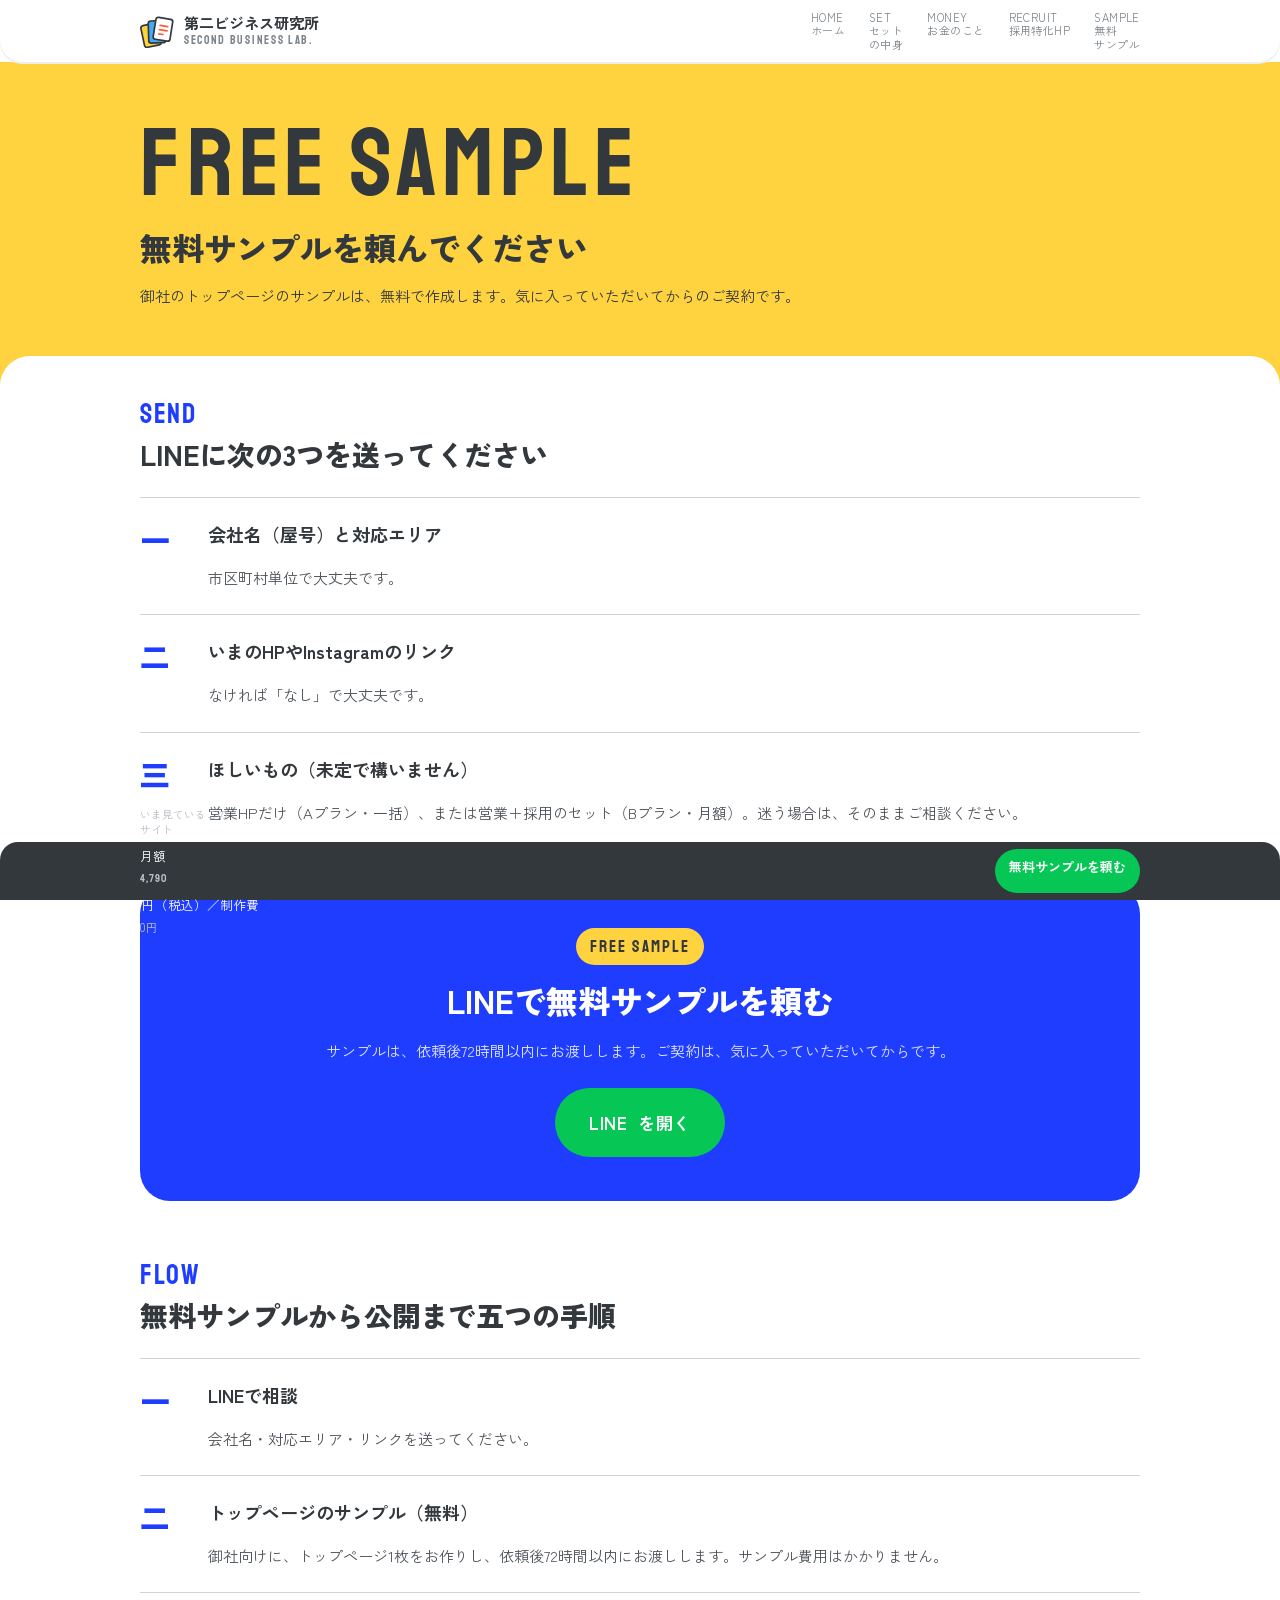
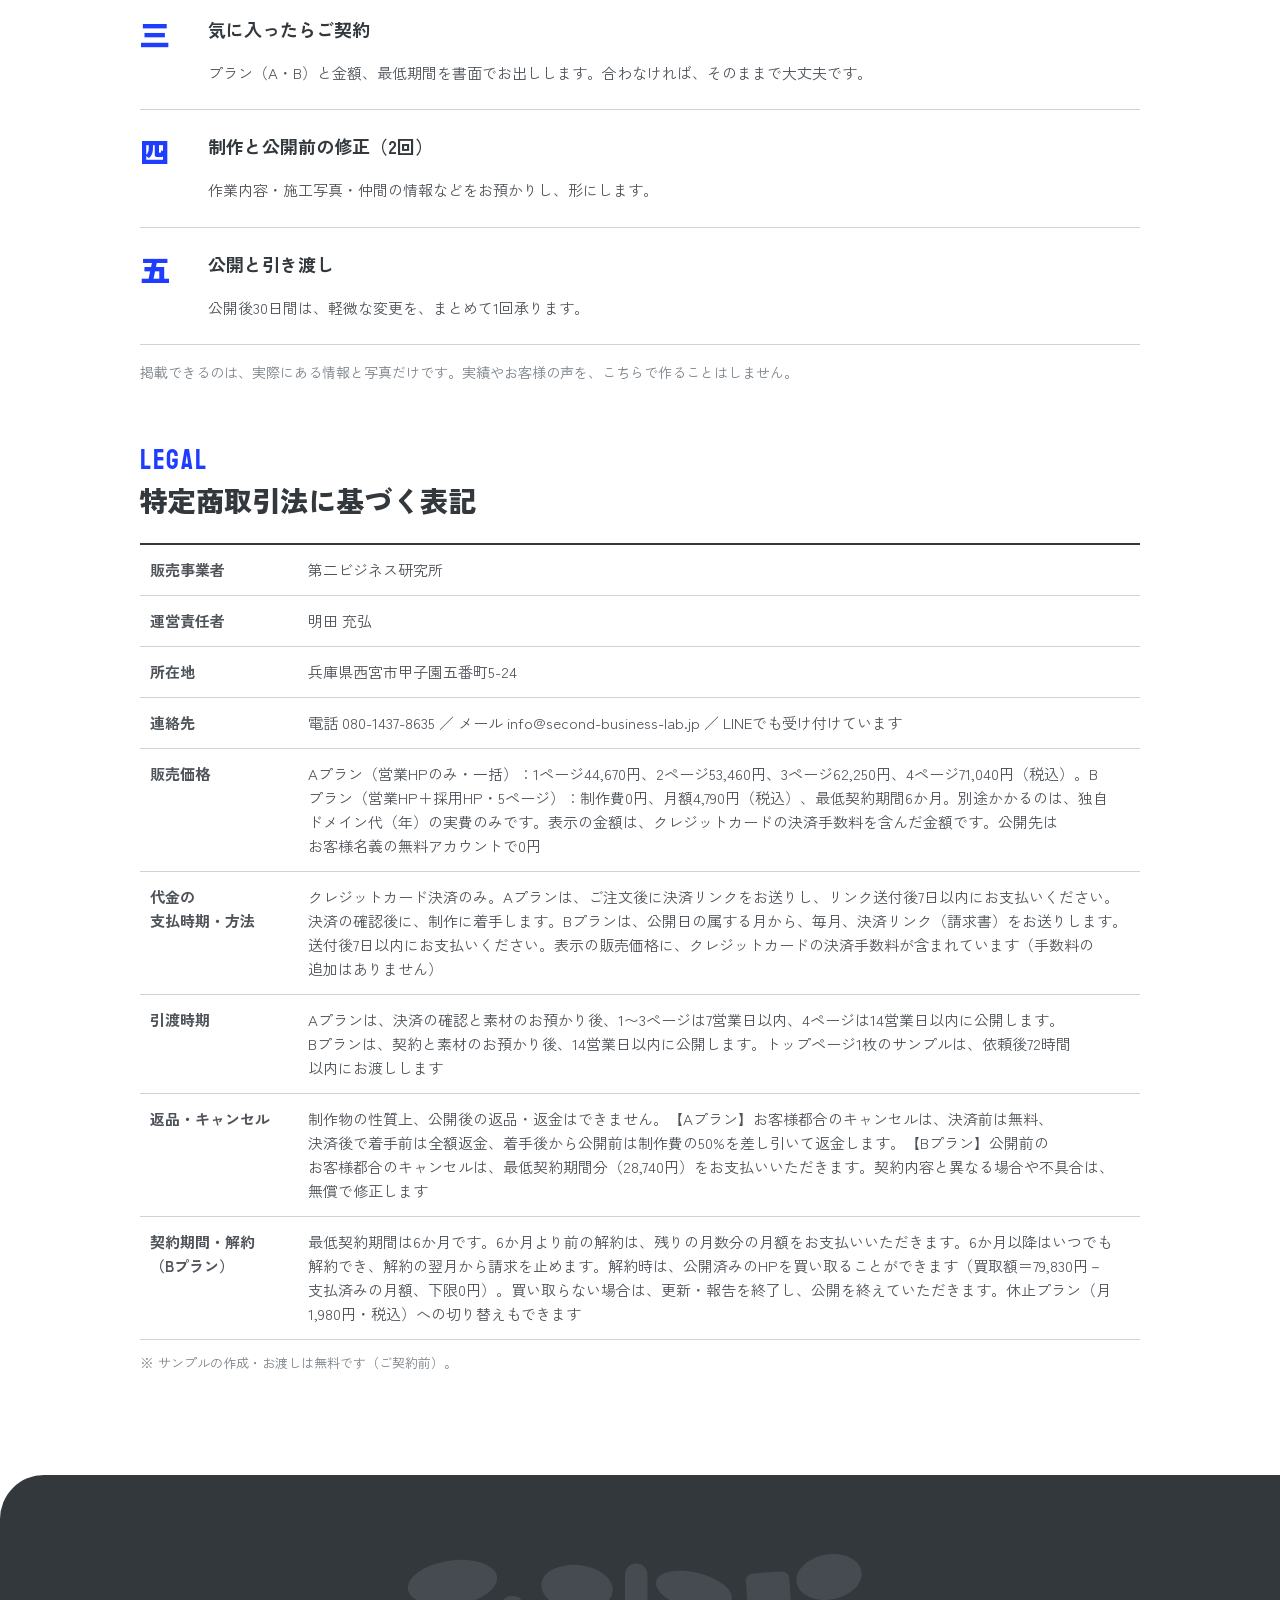
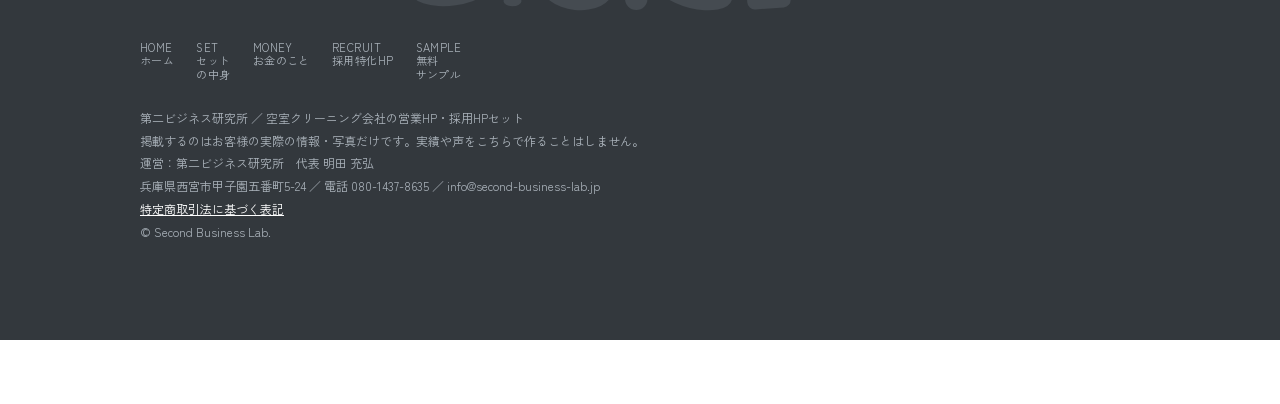
==== commit acf0bf8a: "phrase line breaks" ====
--- a/contact.html
+++ b/contact.html
@@ -11,64 +11,64 @@
 <link rel="icon" href="data:image/svg+xml,%3Csvg xmlns='http://www.w3.org/2000/svg' viewBox='0 0 40 40'%3E%3Crect width='40' height='40' rx='9' fill='%231f3dff'/%3E%3Crect x='11' y='7' width='18' height='26' rx='3' fill='%23fff'/%3E%3Cpath d='M15 14h10M15 19h10M15 24h6' stroke='%23ff5a36' stroke-width='2.4' stroke-linecap='round'/%3E%3C/svg%3E">
 <link rel="preconnect" href="https://fonts.googleapis.com"><link rel="preconnect" href="https://fonts.gstatic.com" crossorigin>
 <link href="https://fonts.googleapis.com/css2?family=Staatliches&family=Zen+Kaku+Gothic+New:wght@400;500;700;900&display=swap" rel="stylesheet">
-<link rel="stylesheet" href="style.css?v=20261012n">
+<link rel="stylesheet" href="style.css?v=20261012p">
 <script>document.documentElement.className="js"</script>
 </head>
 <body>
 <header class="hd"><div class="wrap">
 <a class="logo" href="index.html"><svg class="mark" viewBox="0 0 40 40" aria-hidden="true"><rect x="3" y="12" width="20" height="26" rx="3" fill="#ffd23f" stroke="#33383d" stroke-width="2" transform="rotate(-12 13 25)"/><rect x="10" y="8" width="20" height="26" rx="3" fill="#46a9f7" stroke="#33383d" stroke-width="2" transform="rotate(-2 20 21)"/><rect x="17" y="5" width="20" height="26" rx="3" fill="#fff" stroke="#33383d" stroke-width="2" transform="rotate(9 27 18)"/><path d="M23 14h9M23 19h9M23 24h5" stroke="#ff5a36" stroke-width="2" stroke-linecap="round" transform="rotate(9 27 18)"/></svg><span>第二<span class="nb">ビジネス</span>研究所<small><span class="nb">SECOND</span> <span class="nb">BUSINESS</span> <span class="nb">LAB.</span></small></span></a>
 <button class="menu-btn" type="button" aria-expanded="false" aria-controls="gnav"><span><span class="nb">MENU</span></span><i></i></button>
-<ul class="nav" id="gnav"><li><a href="index.html"><span class="nb">HOME</span><span><span class="nb">ホーム</span></span></a></li><li><a href="works.html"><span class="nb">SET</span><span><span class="nb">セット</span>の中身</span></a></li><li><a href="price.html"><span class="nb">MONEY</span><span>お金のこと</span></a></li><li><a href="recruit.html"><span class="nb">RECRUIT</span><span>採用特化HP</span></a></li><li><a href="contact.html" aria-current="page"><span class="nb">SAMPLE</span><span>無料<span class="nb">サンプル</span></span></a></li></ul>
+<ul class="nav" id="gnav"><li><a href="index.html"><span class="nb">HOME</span><span><span class="nb">ホーム</span></span></a></li><li><a href="works.html"><span class="nb">SET</span><span><span class="nb">セット</span>の<wbr>中身</span></a></li><li><a href="price.html"><span class="nb">MONEY</span><span>お金の<wbr>こと</span></a></li><li><a href="recruit.html"><span class="nb">RECRUIT</span><span>採用特化HP</span></a></li><li><a href="contact.html" aria-current="page"><span class="nb">SAMPLE</span><span>無料<span class="nb">サンプル</span></span></a></li></ul>
 </div></header>
-<section class="pagehead f-yellow"><div class="wrap"><span class="en"><span class="nb">FREE</span> <span class="nb">SAMPLE</span></span><h1>無料<span class="nb">サンプル</span>を頼んでください</h1><p>御社の<span class="nb">トップページ</span>の<span class="nb">サンプル</span>は、無料で作成します。気に入っていただいてからのご契約です。</p></div></section>
+<section class="pagehead f-yellow"><div class="wrap"><span class="en"><span class="nb">FREE</span> <span class="nb">SAMPLE</span></span><h1>無料<span class="nb">サンプル</span>を<wbr>頼んでください</h1><p>御社の<wbr><span class="nb">トップページ</span>の<wbr><span class="nb">サンプル</span>は、<wbr>無料で<wbr>作成します。<wbr>気に入っていただいてからの<wbr>ご契約です。</p></div></section>
 <div class="pagebody"><div class="wrap">
 <div class="sec" style="padding-top:0">
-<div class="sec-h"><span class="en"><span class="nb">SEND</span></span><h2><span class="nb">LINE</span>に次の3つを送ってください</h2></div>
+<div class="sec-h"><span class="en"><span class="nb">SEND</span></span><h2><span class="nb">LINE</span>に<wbr>次の<wbr>3つを<wbr>送ってください</h2></div>
 <ol class="kan">
-<li class="rv"><span class="n">一</span><h3>会社名（屋号）と対応<span class="nb">エリア</span></h3><p>市区町村単位で大丈夫です。</p></li>
-<li class="rv"><span class="n">二</span><h3>いまのHPや<span class="nb">Instagram</span>の<span class="nb">リンク</span></h3><p>なければ「なし」で大丈夫です。</p></li>
-<li class="rv"><span class="n">三</span><h3>ほしいもの（未定で構いません）</h3><p>営業HPだけ（A<span class="nb">プラン</span>・一括）、または営業＋採用の<span class="nb">セット</span>（B<span class="nb">プラン</span>・月額）。迷う場合は、そのままご相談ください。</p></li>
+<li class="rv"><span class="n">一</span><h3>会社名<wbr>（屋号）と<wbr>対応<span class="nb">エリア</span></h3><p>市区町村単位で<wbr>大丈夫です。</p></li>
+<li class="rv"><span class="n">二</span><h3>いまの<wbr>HPや<wbr><span class="nb">Instagram</span>の<wbr><span class="nb">リンク</span></h3><p>なければ<wbr>「なし」で<wbr>大丈夫です。</p></li>
+<li class="rv"><span class="n">三</span><h3>ほしい<wbr>もの<wbr>（未定で<wbr>構いません）</h3><p>営業HPだけ<wbr>（A<span class="nb">プラン</span>・<wbr>一括）、<wbr>または<wbr>営業＋採用の<wbr><span class="nb">セット</span><wbr>（B<span class="nb">プラン</span>・月額）。<wbr>迷う<wbr>場合は、<wbr>そのまま<wbr>ご相談ください。</p></li>
 </ol>
-<div class="cta-card rv" style="margin-top:34px"><span class="chip"><span class="nb">FREE</span> <span class="nb">SAMPLE</span></span><h2><span class="nb">LINE</span>で無料<span class="nb">サンプル</span>を頼む</h2><p><span class="nb">サンプル</span>は、依頼後<span class="nb">72時間</span>以内にお渡しします。ご契約は、気に入っていただいてからです。</p>
-<a class="btn line big" href="https://lin.ee/Pv7TeN5" target="_blank" rel="noopener"><span class="nb">LINE</span>を開く</a></div>
+<div class="cta-card rv" style="margin-top:34px"><span class="chip"><span class="nb">FREE</span> <span class="nb">SAMPLE</span></span><h2><span class="nb">LINE</span>で<wbr>無料<span class="nb">サンプル</span>を<wbr>頼む</h2><p><span class="nb">サンプル</span>は、<wbr>依頼後<span class="nb">72時間</span>以内に<wbr>お渡しします。<wbr>ご契約は、<wbr>気に<wbr>入っていただいてからです。</p>
+<a class="btn line big" href="https://lin.ee/Pv7TeN5" target="_blank" rel="noopener"><span class="nb">LINE</span>を<wbr>開く</a></div>
 </div>
 
-<div class="sec" id="flow"><div class="sec-h"><span class="en"><span class="nb">FLOW</span></span><h2>無料<span class="nb">サンプル</span>から公開まで五つの手順</h2></div>
+<div class="sec" id="flow"><div class="sec-h"><span class="en"><span class="nb">FLOW</span></span><h2>無料<span class="nb">サンプル</span>から<wbr>公開まで<wbr>五つの<wbr>手順</h2></div>
 <ol class="kan">
-<li class="rv"><span class="n">一</span><h3><span class="nb">LINE</span>で相談</h3><p>会社名・対応<span class="nb">エリア</span>・<span class="nb">リンク</span>を送ってください。</p></li>
-<li class="rv"><span class="n">二</span><h3><span class="nb">トップページ</span>の<span class="nb">サンプル</span>（無料）</h3><p>御社向けに、<span class="nb">トップページ</span><span class="nb">1枚</span>をお作りし、依頼後<span class="nb">72時間</span>以内にお渡しします。<span class="nb">サンプル</span>費用はかかりません。</p></li>
-<li class="rv"><span class="n">三</span><h3>気に入ったらご契約</h3><p><span class="nb">プラン</span>（A・B）と金額、最低期間を書面でお出しします。合わなければ、そのままで大丈夫です。</p></li>
-<li class="rv"><span class="n">四</span><h3>制作と公開前の修正（<span class="nb">2回</span>）</h3><p>作業内容・施工写真・仲間の情報などをお預かりし、形にします。</p></li>
-<li class="rv"><span class="n">五</span><h3>公開と引き渡し</h3><p>公開後<span class="nb">30日</span>間は、軽微な変更を、まとめて<span class="nb">1回</span>承ります。</p></li>
+<li class="rv"><span class="n">一</span><h3><span class="nb">LINE</span>で<wbr>相談</h3><p>会社名・対応<span class="nb">エリア</span>・<span class="nb">リンク</span>を<wbr>送ってください。</p></li>
+<li class="rv"><span class="n">二</span><h3><span class="nb">トップページ</span>の<wbr><span class="nb">サンプル</span><wbr>（無料）</h3><p>御社向けに、<wbr><span class="nb">トップページ</span><span class="nb">1枚</span>を<wbr>お作りし、<wbr>依頼後<span class="nb">72時間</span>以内に<wbr>お渡しします。<wbr><span class="nb">サンプル</span>費用は<wbr>かかりません。</p></li>
+<li class="rv"><span class="n">三</span><h3>気に<wbr>入ったら<wbr>ご契約</h3><p><span class="nb">プラン</span>（A・B）と<wbr>金額、<wbr>最低期間を<wbr>書面で<wbr>お出しします。<wbr>合わなければ、<wbr>そのままで<wbr>大丈夫です。</p></li>
+<li class="rv"><span class="n">四</span><h3>制作と<wbr>公開前の<wbr>修正<wbr>（<span class="nb">2回</span>）</h3><p>作業内容・<wbr>施工写真・仲間の<wbr>情報などを<wbr>お預かりし、<wbr>形にします。</p></li>
+<li class="rv"><span class="n">五</span><h3>公開と<wbr>引き渡し</h3><p>公開後<span class="nb">30日</span>間は、<wbr>軽微な<wbr>変更を、<wbr>まとめて<wbr><span class="nb">1回</span>承ります。</p></li>
 </ol>
-<p style="font-size:14px;color:var(--mute);margin-top:14px">掲載できるのは、実際にある情報と写真だけです。実績やお客様の声を、こちらで作ることはしません。</p></div>
-<div class="sec" id="tokushoho"><div class="sec-h"><span class="en"><span class="nb">LEGAL</span></span><h2>特定商取引法に基づく表記</h2></div>
+<p style="font-size:14px;color:var(--mute);margin-top:14px">掲載できるのは、<wbr>実際に<wbr>ある<wbr>情報と<wbr>写真だけです。<wbr>実績や<wbr>お客様の<wbr>声を、<wbr>こちらで<wbr>作る<wbr>ことはしません。</p></div>
+<div class="sec" id="tokushoho"><div class="sec-h"><span class="en"><span class="nb">LEGAL</span></span><h2>特定商取引法に<wbr>基づく<wbr>表記</h2></div>
 <div class="scroll-x"><table class="tbl"><tbody>
 <tr><th>販売事業者</th><td>第二<span class="nb">ビジネス</span>研究所</td></tr>
 <tr><th>運営責任者</th><td>明田 充弘</td></tr>
 <tr><th>所在地</th><td>兵庫県西宮市甲子園五番町<span class="nb">5-24</span></td></tr>
-<tr><th>連絡先</th><td>電話 <span class="nb">080-1437-8635</span> ／ <span class="nb">メール</span> <span class="nb">info@second-business-lab.jp</span> ／ <span class="nb">LINE</span>でも受け付けています</td></tr>
-<tr><th>販売価格</th><td>A<span class="nb">プラン</span>（営業HPのみ・一括）：<span class="nb">1ページ</span><span class="nb">44,670</span>円、<span class="nb">2ページ</span><span class="nb">53,460</span>円、<span class="nb">3ページ</span><span class="nb">62,250</span>円、<span class="nb">4ページ</span><span class="nb">71,040</span>円（税込）。B<span class="nb">プラン</span>（営業HP＋採用HP・<span class="nb">5ページ</span>）：制作費<span class="nb">0円</span>、月額<span class="nb">4,790</span>円（税込）、最低契約期間<span class="nb">6か月</span>。別途かかるのは、独自<span class="nb">ドメイン</span>代（年）の実費のみです。表示の金額は、<span class="nb">クレジットカード</span>の決済手数料を含んだ金額です。公開先はお客様名義の無料<span class="nb">アカウント</span>で<span class="nb">0円</span></td></tr>
-<tr><th>代金の支払時期・方法</th><td><span class="nb">クレジットカード</span>決済のみ。A<span class="nb">プラン</span>は、ご注文後に決済<span class="nb">リンク</span>をお送りし、<span class="nb">リンク</span>送付後<span class="nb">7日</span>以内にお支払いください。決済の確認後に、制作に着手します。B<span class="nb">プラン</span>は、公開日の属する月から、毎月、決済<span class="nb">リンク</span>（請求書）をお送りします。送付後<span class="nb">7日</span>以内にお支払いください。表示の販売価格に、<span class="nb">クレジットカード</span>の決済手数料が含まれています（手数料の追加はありません）</td></tr>
-<tr><th>引渡時期</th><td>A<span class="nb">プラン</span>は、決済の確認と素材のお預かり後、1〜<span class="nb">3ページ</span>は<span class="nb">7営業日</span>以内、<span class="nb">4ページ</span>は<span class="nb">14営業日</span>以内に公開します。B<span class="nb">プラン</span>は、契約と素材のお預かり後、<span class="nb">14営業日</span>以内に公開します。<span class="nb">トップページ</span><span class="nb">1枚</span>の<span class="nb">サンプル</span>は、依頼後<span class="nb">72時間</span>以内にお渡しします</td></tr>
-<tr><th>返品・<span class="nb">キャンセル</span></th><td>制作物の性質上、公開後の返品・返金はできません。【A<span class="nb">プラン</span>】お客様都合の<span class="nb">キャンセル</span>は、決済前は無料、決済後で着手前は全額返金、着手後から公開前は制作費の<span class="nb">50%</span>を差し引いて返金します。【B<span class="nb">プラン</span>】公開前のお客様都合の<span class="nb">キャンセル</span>は、最低契約期間分（<span class="nb">28,740</span>円）をお支払いいただきます。契約内容と異なる場合や不具合は、無償で修正します</td></tr>
-<tr><th>契約期間・解約（B<span class="nb">プラン</span>）</th><td>最低契約期間は<span class="nb">6か月</span>です。<span class="nb">6か月</span>より前の解約は、残りの月数分の月額をお支払いいただきます。<span class="nb">6か月</span>以降はいつでも解約でき、解約の翌月から請求を止めます。解約時は、公開済みのHPを買い取ることができます（買取額＝<span class="nb">79,830</span>円－支払済みの月額、下限<span class="nb">0円</span>）。買い取らない場合は、更新・報告を終了し、公開を終えていただきます。休止<span class="nb">プラン</span>（月<span class="nb">1,980</span>円・税込）への切り替えもできます</td></tr>
+<tr><th>連絡先</th><td>電話 <span class="nb">080-1437-8635</span> ／ <span class="nb">メール</span> <span class="nb">info@second-business-lab.jp</span> ／ <span class="nb">LINE</span>でも<wbr>受け付けています</td></tr>
+<tr><th>販売価格</th><td>A<span class="nb">プラン</span>（営業HPのみ・一括）<wbr>：<span class="nb">1ページ</span><span class="nb">44,670</span>円、<wbr><span class="nb">2ページ</span><span class="nb">53,460</span>円、<wbr><span class="nb">3ページ</span><span class="nb">62,250</span>円、<wbr><span class="nb">4ページ</span><span class="nb">71,040</span>円<wbr>（税込）。<wbr>B<span class="nb">プラン</span>（営業HP＋採用HP・<span class="nb">5ページ</span>）<wbr>：制作費<span class="nb">0円</span>、<wbr>月額<span class="nb">4,790</span>円<wbr>（税込）、<wbr>最低契約期間<span class="nb">6か月</span>。<wbr>別途かかるのは、<wbr>独自<span class="nb">ドメイン</span>代<wbr>（年）の<wbr>実費のみです。<wbr>表示の<wbr>金額は、<wbr><span class="nb">クレジットカード</span>の<wbr>決済手数料を<wbr>含んだ<wbr>金額です。<wbr>公開先は<wbr>お客様名義の<wbr>無料<span class="nb">アカウント</span>で<wbr><span class="nb">0円</span></td></tr>
+<tr><th>代金の<wbr>支払時期・方法</th><td><span class="nb">クレジットカード</span>決済のみ。<wbr>A<span class="nb">プラン</span>は、<wbr>ご注文後に<wbr>決済<span class="nb">リンク</span>を<wbr>お送りし、<wbr><span class="nb">リンク</span>送付後<wbr><span class="nb">7日</span>以内に<wbr>お支払いください。<wbr>決済の<wbr>確認後に、<wbr>制作に<wbr>着手します。<wbr>B<span class="nb">プラン</span>は、<wbr>公開日の<wbr>属する<wbr>月から、<wbr>毎月、<wbr>決済<span class="nb">リンク</span><wbr>（請求書）を<wbr>お送りします。<wbr>送付後<wbr><span class="nb">7日</span>以内に<wbr>お支払いください。<wbr>表示の<wbr>販売価格に、<wbr><span class="nb">クレジットカード</span>の<wbr>決済手数料が<wbr>含まれています<wbr>（手数料の<wbr>追加は<wbr>ありません）</td></tr>
+<tr><th>引渡時期</th><td>A<span class="nb">プラン</span>は、<wbr>決済の<wbr>確認と<wbr>素材の<wbr>お預かり後、<wbr>1〜<span class="nb">3ページ</span>は<wbr><span class="nb">7営業日</span>以内、<wbr><span class="nb">4ページ</span>は<wbr><span class="nb">14営業日</span>以内に<wbr>公開します。<wbr>B<span class="nb">プラン</span>は、<wbr>契約と<wbr>素材の<wbr>お預かり後、<wbr><span class="nb">14営業日</span>以内に<wbr>公開します。<wbr><span class="nb">トップページ</span><span class="nb">1枚</span>の<wbr><span class="nb">サンプル</span>は、<wbr>依頼後<span class="nb">72時間</span>以内に<wbr>お渡しします</td></tr>
+<tr><th>返品・<span class="nb">キャンセル</span></th><td>制作物の<wbr>性質上、<wbr>公開後の<wbr>返品・返金は<wbr>できません。<wbr>【A<span class="nb">プラン</span>】お客様都合の<wbr><span class="nb">キャンセル</span>は、<wbr>決済前は<wbr>無料、<wbr>決済後で<wbr>着手前は<wbr>全額返金、<wbr>着手後から<wbr>公開前は<wbr>制作費の<wbr><span class="nb">50%</span>を<wbr>差し引いて<wbr>返金します。<wbr>【B<span class="nb">プラン</span>】公開前の<wbr>お客様都合の<wbr><span class="nb">キャンセル</span>は、<wbr>最低契約期間分<wbr>（<span class="nb">28,740</span>円）を<wbr>お支払いいただきます。<wbr>契約内容と<wbr>異なる<wbr>場合や<wbr>不具合は、<wbr>無償で<wbr>修正します</td></tr>
+<tr><th>契約期間・解約<wbr>（B<span class="nb">プラン</span>）</th><td>最低契約期間は<wbr><span class="nb">6か月</span>です。<wbr>6か<wbr>月より<wbr>前の<wbr>解約は、<wbr>残りの<wbr>月数分の<wbr>月額を<wbr>お支払いいただきます。<wbr>6か<wbr>月以降は<wbr>いつでも<wbr>解約でき、<wbr>解約の<wbr>翌月から<wbr>請求を<wbr>止めます。<wbr>解約時は、<wbr>公開済みの<wbr>HPを<wbr>買い取ることができます<wbr>（買取額＝<span class="nb">79,830</span>円－支払済みの<wbr>月額、<wbr>下限<span class="nb">0円</span>）。<wbr>買い取らない<wbr>場合は、<wbr>更新・報告を<wbr>終了し、<wbr>公開を<wbr>終えていただきます。<wbr>休止<span class="nb">プラン</span>（月<span class="nb">1,980</span>円・税込）への<wbr>切り<wbr>替えも<wbr>できます</td></tr>
 </tbody></table></div>
-<p style="font-size:13px;color:var(--mute);margin-top:10px">※ <span class="nb">サンプル</span>の作成・お渡しは無料です（ご契約前）。</p></div>
+<p style="font-size:13px;color:var(--mute);margin-top:10px">※ <span class="nb">サンプル</span>の<wbr>作成・<wbr>お渡しは<wbr>無料です<wbr>（ご契約前）。</p></div>
 </div></div>
 <footer class="ft"><div class="wrap">
 <svg class="stones" viewBox="0 0 640 120" aria-hidden="true" preserveAspectRatio="xMidYMid meet"><g class="stone"><ellipse cx="70" cy="72" rx="60" ry="30" transform="rotate(-8 70 72)"/><ellipse cx="150" cy="96" rx="12" ry="7"/><ellipse cx="236" cy="78" rx="48" ry="30" transform="rotate(6 236 78)"/><rect x="300" y="46" width="30" height="62" rx="15"/><ellipse cx="392" cy="82" rx="52" ry="24" transform="rotate(14 392 82)"/><rect x="462" y="58" width="58" height="48" rx="10" transform="rotate(-4 490 82)"/><ellipse cx="572" cy="64" rx="44" ry="30" transform="rotate(-10 572 64)"/></g></svg>
-<ul class="nav"><li><a href="index.html"><span class="nb">HOME</span><span><span class="nb">ホーム</span></span></a></li><li><a href="works.html"><span class="nb">SET</span><span><span class="nb">セット</span>の中身</span></a></li><li><a href="price.html"><span class="nb">MONEY</span><span>お金のこと</span></a></li><li><a href="recruit.html"><span class="nb">RECRUIT</span><span>採用特化HP</span></a></li><li><a href="contact.html"><span class="nb">SAMPLE</span><span>無料<span class="nb">サンプル</span></span></a></li></ul>
+<ul class="nav"><li><a href="index.html"><span class="nb">HOME</span><span><span class="nb">ホーム</span></span></a></li><li><a href="works.html"><span class="nb">SET</span><span><span class="nb">セット</span>の<wbr>中身</span></a></li><li><a href="price.html"><span class="nb">MONEY</span><span>お金の<wbr>こと</span></a></li><li><a href="recruit.html"><span class="nb">RECRUIT</span><span>採用特化HP</span></a></li><li><a href="contact.html"><span class="nb">SAMPLE</span><span>無料<span class="nb">サンプル</span></span></a></li></ul>
 <small><span class="nb">第二<span class="nb">ビジネス</span>研究所</span> ／ <span class="nb">空室<span class="nb">クリーニング</span>会社の</span><span class="nb">営業HP・採用HP<span class="nb">セット</span></span><br>
-<span class="nb">掲載するのは</span><span class="nb">お客様の実際の情報・写真だけです。</span><span class="nb">実績や声を</span><span class="nb">こちらで作ることはしません。</span><br>
+<span class="nb">掲載するのは</span><span class="nb">お客様の<wbr>実際の<wbr>情報・写真だけです。</span><span class="nb">実績や<wbr>声を</span><span class="nb">こちらで<wbr>作る<wbr>ことはしません。</span><br>
 運営：第二<span class="nb">ビジネス</span>研究所　代表 明田 充弘<br>
 <span class="nb">兵庫県西宮市甲子園五番町<span class="nb">5-24</span></span> ／ <span class="nb">電話 <span class="nb">080-1437-8635</span></span> ／ <span class="nb"><span class="nb">info@second-business-lab.jp</span></span><br>
-<a href="contact.html#tokushoho" style="color:#fff">特定商取引法に基づく表記</a><br>
+<a href="contact.html#tokushoho" style="color:#fff">特定商取引法に<wbr>基づく<wbr>表記</a><br>
 © <span class="nb">Second</span> <span class="nb">Business</span> <span class="nb">Lab.</span></small>
 </div></footer>
 <aside class="bar" aria-label="いま見ているこのサイトの金額と無料サンプル"><div class="wrap">
-<div class="t"><span>いま見ているこの<span class="nb">サイト</span></span><div>月額 <b><span class="nb">4,790</span></b>円（税込）／制作費<span class="nb">0円</span></div></div>
-<a href="https://lin.ee/Pv7TeN5" target="_blank" rel="noopener"><span class="lg">無料<span class="nb">サンプル</span>を頼む</span><span class="sm">無料<span class="nb">サンプル</span></span></a>
+<div class="t"><span>いま見ている<wbr>この<wbr><span class="nb">サイト</span></span><div>月額 <b><span class="nb">4,790</span></b>円<wbr>（税込）<wbr>／制作費<span class="nb">0円</span></div></div>
+<a href="https://lin.ee/Pv7TeN5" target="_blank" rel="noopener"><span class="lg">無料<span class="nb">サンプル</span>を<wbr>頼む</span><span class="sm">無料<span class="nb">サンプル</span></span></a>
 </div></aside>
-<script src="main.js?v=20261012n"></script>
+<script src="main.js?v=20261012p"></script>
 </body></html>
--- a/style.css
+++ b/style.css
@@ -517,3 +517,10 @@
   .receipt dd{border-top:0;padding:2px 0 8px;text-align:left;font-weight:700;color:var(--ink)}
   .ft small{font-size:12px}
 }
+
+/* 文節単位で改行（BudouXの<wbr>と組み合わせる） */
+body{word-break:keep-all;overflow-wrap:break-word;line-break:strict}
+.tbl th,.tbl td:first-child{white-space:nowrap}
+.tbl td,.tbl th{word-break:keep-all}
+td{text-wrap:pretty}
+.ft .nav a span,.nav a span{white-space:nowrap}
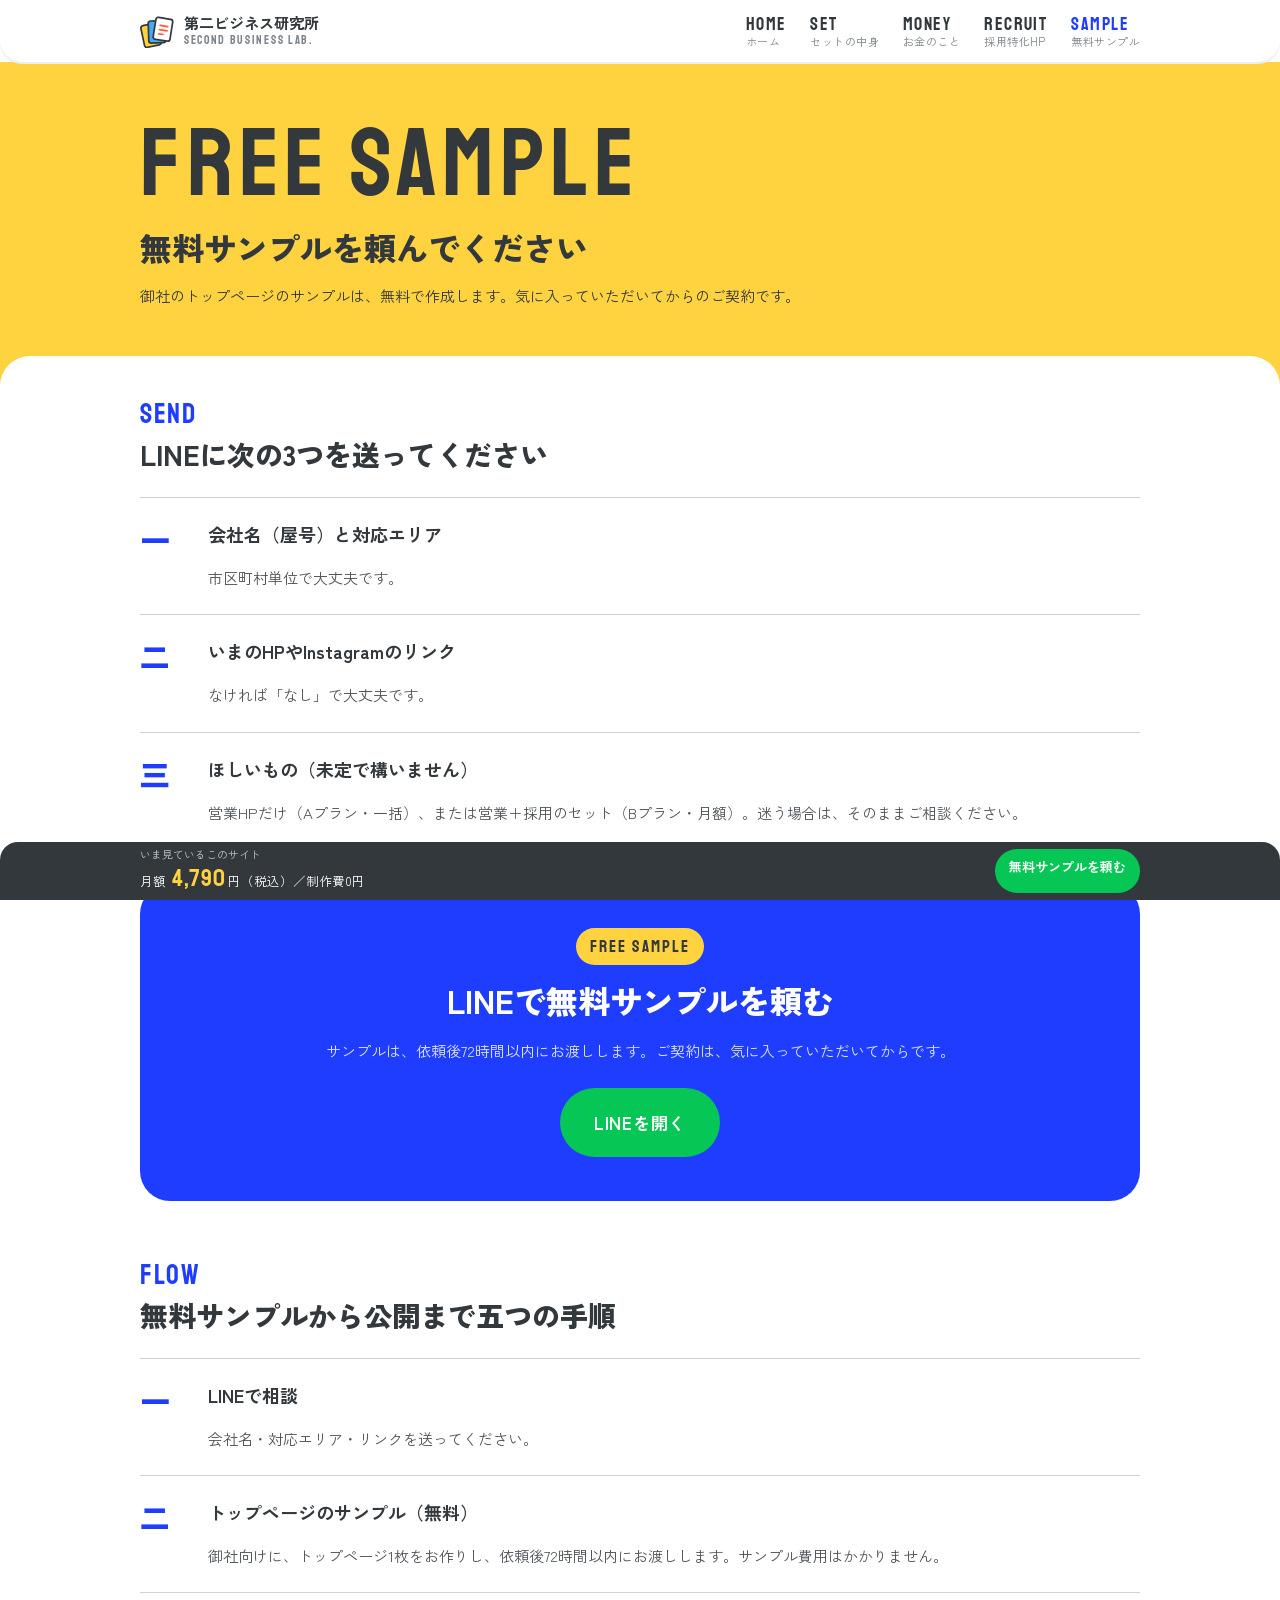
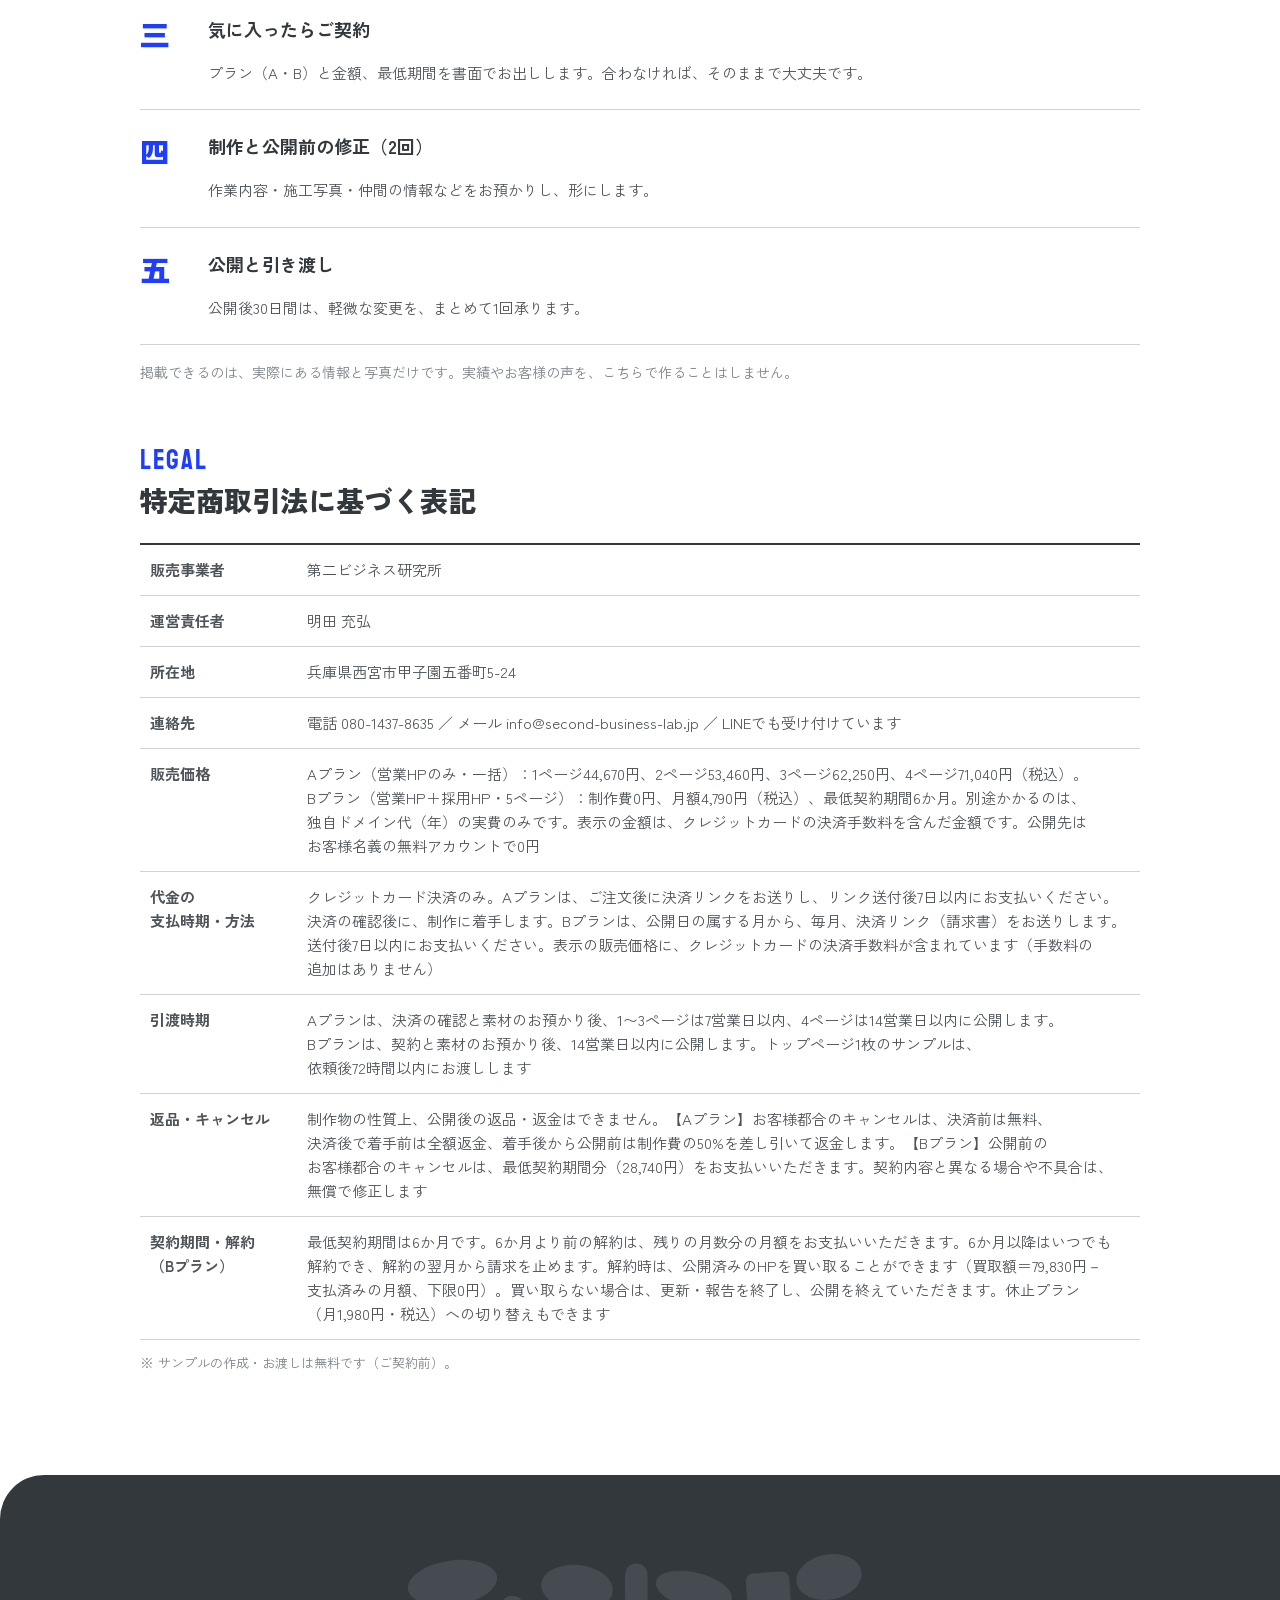
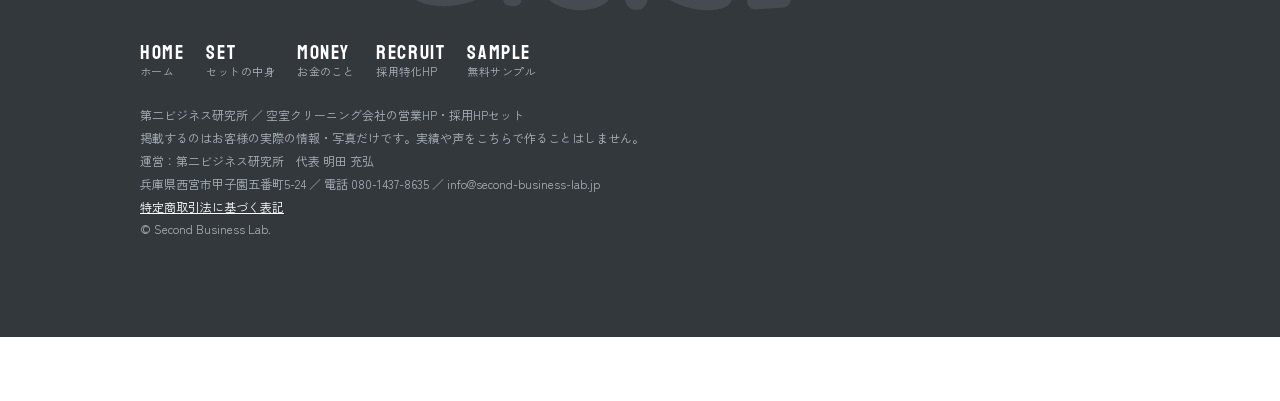
==== commit fab4ec08: "no nb for words" ====
--- a/contact.html
+++ b/contact.html
@@ -11,64 +11,64 @@
 <link rel="icon" href="data:image/svg+xml,%3Csvg xmlns='http://www.w3.org/2000/svg' viewBox='0 0 40 40'%3E%3Crect width='40' height='40' rx='9' fill='%231f3dff'/%3E%3Crect x='11' y='7' width='18' height='26' rx='3' fill='%23fff'/%3E%3Cpath d='M15 14h10M15 19h10M15 24h6' stroke='%23ff5a36' stroke-width='2.4' stroke-linecap='round'/%3E%3C/svg%3E">
 <link rel="preconnect" href="https://fonts.googleapis.com"><link rel="preconnect" href="https://fonts.gstatic.com" crossorigin>
 <link href="https://fonts.googleapis.com/css2?family=Staatliches&family=Zen+Kaku+Gothic+New:wght@400;500;700;900&display=swap" rel="stylesheet">
-<link rel="stylesheet" href="style.css?v=20261012p">
+<link rel="stylesheet" href="style.css?v=20261012q">
 <script>document.documentElement.className="js"</script>
 </head>
 <body>
 <header class="hd"><div class="wrap">
-<a class="logo" href="index.html"><svg class="mark" viewBox="0 0 40 40" aria-hidden="true"><rect x="3" y="12" width="20" height="26" rx="3" fill="#ffd23f" stroke="#33383d" stroke-width="2" transform="rotate(-12 13 25)"/><rect x="10" y="8" width="20" height="26" rx="3" fill="#46a9f7" stroke="#33383d" stroke-width="2" transform="rotate(-2 20 21)"/><rect x="17" y="5" width="20" height="26" rx="3" fill="#fff" stroke="#33383d" stroke-width="2" transform="rotate(9 27 18)"/><path d="M23 14h9M23 19h9M23 24h5" stroke="#ff5a36" stroke-width="2" stroke-linecap="round" transform="rotate(9 27 18)"/></svg><span>第二<span class="nb">ビジネス</span>研究所<small><span class="nb">SECOND</span> <span class="nb">BUSINESS</span> <span class="nb">LAB.</span></small></span></a>
-<button class="menu-btn" type="button" aria-expanded="false" aria-controls="gnav"><span><span class="nb">MENU</span></span><i></i></button>
-<ul class="nav" id="gnav"><li><a href="index.html"><span class="nb">HOME</span><span><span class="nb">ホーム</span></span></a></li><li><a href="works.html"><span class="nb">SET</span><span><span class="nb">セット</span>の<wbr>中身</span></a></li><li><a href="price.html"><span class="nb">MONEY</span><span>お金の<wbr>こと</span></a></li><li><a href="recruit.html"><span class="nb">RECRUIT</span><span>採用特化HP</span></a></li><li><a href="contact.html" aria-current="page"><span class="nb">SAMPLE</span><span>無料<span class="nb">サンプル</span></span></a></li></ul>
+<a class="logo" href="index.html"><svg class="mark" viewBox="0 0 40 40" aria-hidden="true"><rect x="3" y="12" width="20" height="26" rx="3" fill="#ffd23f" stroke="#33383d" stroke-width="2" transform="rotate(-12 13 25)"/><rect x="10" y="8" width="20" height="26" rx="3" fill="#46a9f7" stroke="#33383d" stroke-width="2" transform="rotate(-2 20 21)"/><rect x="17" y="5" width="20" height="26" rx="3" fill="#fff" stroke="#33383d" stroke-width="2" transform="rotate(9 27 18)"/><path d="M23 14h9M23 19h9M23 24h5" stroke="#ff5a36" stroke-width="2" stroke-linecap="round" transform="rotate(9 27 18)"/></svg><span>第二ビジネス研究所<small>SECOND BUSINESS LAB.</small></span></a>
+<button class="menu-btn" type="button" aria-expanded="false" aria-controls="gnav"><span>MENU</span><i></i></button>
+<ul class="nav" id="gnav"><li><a href="index.html">HOME<span>ホーム</span></a></li><li><a href="works.html">SET<span>セットの<wbr>中身</span></a></li><li><a href="price.html">MONEY<span>お金の<wbr>こと</span></a></li><li><a href="recruit.html">RECRUIT<span>採用特化HP</span></a></li><li><a href="contact.html" aria-current="page">SAMPLE<span>無料サンプル</span></a></li></ul>
 </div></header>
-<section class="pagehead f-yellow"><div class="wrap"><span class="en"><span class="nb">FREE</span> <span class="nb">SAMPLE</span></span><h1>無料<span class="nb">サンプル</span>を<wbr>頼んでください</h1><p>御社の<wbr><span class="nb">トップページ</span>の<wbr><span class="nb">サンプル</span>は、<wbr>無料で<wbr>作成します。<wbr>気に入っていただいてからの<wbr>ご契約です。</p></div></section>
+<section class="pagehead f-yellow"><div class="wrap"><span class="en">FREE SAMPLE</span><h1>無料サンプルを<wbr>頼んでください</h1><p>御社の<wbr>トップページの<wbr>サンプルは、<wbr>無料で<wbr>作成します。<wbr>気に入っていただいてからの<wbr>ご契約です。</p></div></section>
 <div class="pagebody"><div class="wrap">
 <div class="sec" style="padding-top:0">
-<div class="sec-h"><span class="en"><span class="nb">SEND</span></span><h2><span class="nb">LINE</span>に<wbr>次の<wbr>3つを<wbr>送ってください</h2></div>
+<div class="sec-h"><span class="en">SEND</span><h2>LINEに<wbr>次の<wbr>3つを<wbr>送ってください</h2></div>
 <ol class="kan">
-<li class="rv"><span class="n">一</span><h3>会社名<wbr>（屋号）と<wbr>対応<span class="nb">エリア</span></h3><p>市区町村単位で<wbr>大丈夫です。</p></li>
-<li class="rv"><span class="n">二</span><h3>いまの<wbr>HPや<wbr><span class="nb">Instagram</span>の<wbr><span class="nb">リンク</span></h3><p>なければ<wbr>「なし」で<wbr>大丈夫です。</p></li>
-<li class="rv"><span class="n">三</span><h3>ほしい<wbr>もの<wbr>（未定で<wbr>構いません）</h3><p>営業HPだけ<wbr>（A<span class="nb">プラン</span>・<wbr>一括）、<wbr>または<wbr>営業＋採用の<wbr><span class="nb">セット</span><wbr>（B<span class="nb">プラン</span>・月額）。<wbr>迷う<wbr>場合は、<wbr>そのまま<wbr>ご相談ください。</p></li>
+<li class="rv"><span class="n">一</span><h3>会社名<wbr>（屋号）と<wbr>対応エリア</h3><p>市区町村単位で<wbr>大丈夫です。</p></li>
+<li class="rv"><span class="n">二</span><h3>いまの<wbr>HPや<wbr>Instagramの<wbr>リンク</h3><p>なければ<wbr>「なし」で<wbr>大丈夫です。</p></li>
+<li class="rv"><span class="n">三</span><h3>ほしい<wbr>もの<wbr>（未定で<wbr>構いません）</h3><p>営業HPだけ<wbr>（Aプラン・<wbr>一括）、<wbr>または<wbr>営業＋採用の<wbr>セット<wbr>（Bプラン・月額）。<wbr>迷う<wbr>場合は、<wbr>そのまま<wbr>ご相談ください。</p></li>
 </ol>
-<div class="cta-card rv" style="margin-top:34px"><span class="chip"><span class="nb">FREE</span> <span class="nb">SAMPLE</span></span><h2><span class="nb">LINE</span>で<wbr>無料<span class="nb">サンプル</span>を<wbr>頼む</h2><p><span class="nb">サンプル</span>は、<wbr>依頼後<span class="nb">72時間</span>以内に<wbr>お渡しします。<wbr>ご契約は、<wbr>気に<wbr>入っていただいてからです。</p>
-<a class="btn line big" href="https://lin.ee/Pv7TeN5" target="_blank" rel="noopener"><span class="nb">LINE</span>を<wbr>開く</a></div>
+<div class="cta-card rv" style="margin-top:34px"><span class="chip">FREE SAMPLE</span><h2>LINEで<wbr>無料サンプルを<wbr>頼む</h2><p>サンプルは、<wbr>依頼後72時間以内に<wbr>お渡しします。<wbr>ご契約は、<wbr>気に<wbr>入っていただいてからです。</p>
+<a class="btn line big" href="https://lin.ee/Pv7TeN5" target="_blank" rel="noopener">LINEを<wbr>開く</a></div>
 </div>
 
-<div class="sec" id="flow"><div class="sec-h"><span class="en"><span class="nb">FLOW</span></span><h2>無料<span class="nb">サンプル</span>から<wbr>公開まで<wbr>五つの<wbr>手順</h2></div>
+<div class="sec" id="flow"><div class="sec-h"><span class="en">FLOW</span><h2>無料サンプルから<wbr>公開まで<wbr>五つの<wbr>手順</h2></div>
 <ol class="kan">
-<li class="rv"><span class="n">一</span><h3><span class="nb">LINE</span>で<wbr>相談</h3><p>会社名・対応<span class="nb">エリア</span>・<span class="nb">リンク</span>を<wbr>送ってください。</p></li>
-<li class="rv"><span class="n">二</span><h3><span class="nb">トップページ</span>の<wbr><span class="nb">サンプル</span><wbr>（無料）</h3><p>御社向けに、<wbr><span class="nb">トップページ</span><span class="nb">1枚</span>を<wbr>お作りし、<wbr>依頼後<span class="nb">72時間</span>以内に<wbr>お渡しします。<wbr><span class="nb">サンプル</span>費用は<wbr>かかりません。</p></li>
-<li class="rv"><span class="n">三</span><h3>気に<wbr>入ったら<wbr>ご契約</h3><p><span class="nb">プラン</span>（A・B）と<wbr>金額、<wbr>最低期間を<wbr>書面で<wbr>お出しします。<wbr>合わなければ、<wbr>そのままで<wbr>大丈夫です。</p></li>
-<li class="rv"><span class="n">四</span><h3>制作と<wbr>公開前の<wbr>修正<wbr>（<span class="nb">2回</span>）</h3><p>作業内容・<wbr>施工写真・仲間の<wbr>情報などを<wbr>お預かりし、<wbr>形にします。</p></li>
-<li class="rv"><span class="n">五</span><h3>公開と<wbr>引き渡し</h3><p>公開後<span class="nb">30日</span>間は、<wbr>軽微な<wbr>変更を、<wbr>まとめて<wbr><span class="nb">1回</span>承ります。</p></li>
+<li class="rv"><span class="n">一</span><h3>LINEで<wbr>相談</h3><p>会社名・対応エリア・リンクを<wbr>送ってください。</p></li>
+<li class="rv"><span class="n">二</span><h3>トップページの<wbr>サンプル<wbr>（無料）</h3><p>御社向けに、<wbr>トップページ1枚を<wbr>お作りし、<wbr>依頼後72時間以内に<wbr>お渡しします。<wbr>サンプル費用は<wbr>かかりません。</p></li>
+<li class="rv"><span class="n">三</span><h3>気に<wbr>入ったら<wbr>ご契約</h3><p>プラン（A・B）と<wbr>金額、<wbr>最低期間を<wbr>書面で<wbr>お出しします。<wbr>合わなければ、<wbr>そのままで<wbr>大丈夫です。</p></li>
+<li class="rv"><span class="n">四</span><h3>制作と<wbr>公開前の<wbr>修正<wbr>（2回）</h3><p>作業内容・<wbr>施工写真・仲間の<wbr>情報などを<wbr>お預かりし、<wbr>形にします。</p></li>
+<li class="rv"><span class="n">五</span><h3>公開と<wbr>引き渡し</h3><p>公開後30日間は、<wbr>軽微な<wbr>変更を、<wbr>まとめて<wbr>1回承ります。</p></li>
 </ol>
 <p style="font-size:14px;color:var(--mute);margin-top:14px">掲載できるのは、<wbr>実際に<wbr>ある<wbr>情報と<wbr>写真だけです。<wbr>実績や<wbr>お客様の<wbr>声を、<wbr>こちらで<wbr>作る<wbr>ことはしません。</p></div>
-<div class="sec" id="tokushoho"><div class="sec-h"><span class="en"><span class="nb">LEGAL</span></span><h2>特定商取引法に<wbr>基づく<wbr>表記</h2></div>
+<div class="sec" id="tokushoho"><div class="sec-h"><span class="en">LEGAL</span><h2>特定商取引法に<wbr>基づく<wbr>表記</h2></div>
 <div class="scroll-x"><table class="tbl"><tbody>
-<tr><th>販売事業者</th><td>第二<span class="nb">ビジネス</span>研究所</td></tr>
+<tr><th>販売事業者</th><td>第二ビジネス研究所</td></tr>
 <tr><th>運営責任者</th><td>明田 充弘</td></tr>
-<tr><th>所在地</th><td>兵庫県西宮市甲子園五番町<span class="nb">5-24</span></td></tr>
-<tr><th>連絡先</th><td>電話 <span class="nb">080-1437-8635</span> ／ <span class="nb">メール</span> <span class="nb">info@second-business-lab.jp</span> ／ <span class="nb">LINE</span>でも<wbr>受け付けています</td></tr>
-<tr><th>販売価格</th><td>A<span class="nb">プラン</span>（営業HPのみ・一括）<wbr>：<span class="nb">1ページ</span><span class="nb">44,670</span>円、<wbr><span class="nb">2ページ</span><span class="nb">53,460</span>円、<wbr><span class="nb">3ページ</span><span class="nb">62,250</span>円、<wbr><span class="nb">4ページ</span><span class="nb">71,040</span>円<wbr>（税込）。<wbr>B<span class="nb">プラン</span>（営業HP＋採用HP・<span class="nb">5ページ</span>）<wbr>：制作費<span class="nb">0円</span>、<wbr>月額<span class="nb">4,790</span>円<wbr>（税込）、<wbr>最低契約期間<span class="nb">6か月</span>。<wbr>別途かかるのは、<wbr>独自<span class="nb">ドメイン</span>代<wbr>（年）の<wbr>実費のみです。<wbr>表示の<wbr>金額は、<wbr><span class="nb">クレジットカード</span>の<wbr>決済手数料を<wbr>含んだ<wbr>金額です。<wbr>公開先は<wbr>お客様名義の<wbr>無料<span class="nb">アカウント</span>で<wbr><span class="nb">0円</span></td></tr>
-<tr><th>代金の<wbr>支払時期・方法</th><td><span class="nb">クレジットカード</span>決済のみ。<wbr>A<span class="nb">プラン</span>は、<wbr>ご注文後に<wbr>決済<span class="nb">リンク</span>を<wbr>お送りし、<wbr><span class="nb">リンク</span>送付後<wbr><span class="nb">7日</span>以内に<wbr>お支払いください。<wbr>決済の<wbr>確認後に、<wbr>制作に<wbr>着手します。<wbr>B<span class="nb">プラン</span>は、<wbr>公開日の<wbr>属する<wbr>月から、<wbr>毎月、<wbr>決済<span class="nb">リンク</span><wbr>（請求書）を<wbr>お送りします。<wbr>送付後<wbr><span class="nb">7日</span>以内に<wbr>お支払いください。<wbr>表示の<wbr>販売価格に、<wbr><span class="nb">クレジットカード</span>の<wbr>決済手数料が<wbr>含まれています<wbr>（手数料の<wbr>追加は<wbr>ありません）</td></tr>
-<tr><th>引渡時期</th><td>A<span class="nb">プラン</span>は、<wbr>決済の<wbr>確認と<wbr>素材の<wbr>お預かり後、<wbr>1〜<span class="nb">3ページ</span>は<wbr><span class="nb">7営業日</span>以内、<wbr><span class="nb">4ページ</span>は<wbr><span class="nb">14営業日</span>以内に<wbr>公開します。<wbr>B<span class="nb">プラン</span>は、<wbr>契約と<wbr>素材の<wbr>お預かり後、<wbr><span class="nb">14営業日</span>以内に<wbr>公開します。<wbr><span class="nb">トップページ</span><span class="nb">1枚</span>の<wbr><span class="nb">サンプル</span>は、<wbr>依頼後<span class="nb">72時間</span>以内に<wbr>お渡しします</td></tr>
-<tr><th>返品・<span class="nb">キャンセル</span></th><td>制作物の<wbr>性質上、<wbr>公開後の<wbr>返品・返金は<wbr>できません。<wbr>【A<span class="nb">プラン</span>】お客様都合の<wbr><span class="nb">キャンセル</span>は、<wbr>決済前は<wbr>無料、<wbr>決済後で<wbr>着手前は<wbr>全額返金、<wbr>着手後から<wbr>公開前は<wbr>制作費の<wbr><span class="nb">50%</span>を<wbr>差し引いて<wbr>返金します。<wbr>【B<span class="nb">プラン</span>】公開前の<wbr>お客様都合の<wbr><span class="nb">キャンセル</span>は、<wbr>最低契約期間分<wbr>（<span class="nb">28,740</span>円）を<wbr>お支払いいただきます。<wbr>契約内容と<wbr>異なる<wbr>場合や<wbr>不具合は、<wbr>無償で<wbr>修正します</td></tr>
-<tr><th>契約期間・解約<wbr>（B<span class="nb">プラン</span>）</th><td>最低契約期間は<wbr><span class="nb">6か月</span>です。<wbr>6か<wbr>月より<wbr>前の<wbr>解約は、<wbr>残りの<wbr>月数分の<wbr>月額を<wbr>お支払いいただきます。<wbr>6か<wbr>月以降は<wbr>いつでも<wbr>解約でき、<wbr>解約の<wbr>翌月から<wbr>請求を<wbr>止めます。<wbr>解約時は、<wbr>公開済みの<wbr>HPを<wbr>買い取ることができます<wbr>（買取額＝<span class="nb">79,830</span>円－支払済みの<wbr>月額、<wbr>下限<span class="nb">0円</span>）。<wbr>買い取らない<wbr>場合は、<wbr>更新・報告を<wbr>終了し、<wbr>公開を<wbr>終えていただきます。<wbr>休止<span class="nb">プラン</span>（月<span class="nb">1,980</span>円・税込）への<wbr>切り<wbr>替えも<wbr>できます</td></tr>
+<tr><th>所在地</th><td>兵庫県西宮市甲子園五番町5-24</td></tr>
+<tr><th>連絡先</th><td>電話 080-1437-8635 ／ メール info@second-business-lab.jp ／ LINEでも<wbr>受け付けています</td></tr>
+<tr><th>販売価格</th><td>Aプラン（営業HPのみ・一括）<wbr>：1ページ44,670円、<wbr>2ページ53,460円、<wbr>3ページ62,250円、<wbr>4ページ71,040円<wbr>（税込）。<wbr>Bプラン（営業HP＋採用HP・5ページ）<wbr>：制作費0円、<wbr>月額4,790円<wbr>（税込）、<wbr>最低契約期間6か月。<wbr>別途かかるのは、<wbr>独自ドメイン代<wbr>（年）の<wbr>実費のみです。<wbr>表示の<wbr>金額は、<wbr>クレジットカードの<wbr>決済手数料を<wbr>含んだ<wbr>金額です。<wbr>公開先は<wbr>お客様名義の<wbr>無料アカウントで<wbr>0円</td></tr>
+<tr><th>代金の<wbr>支払時期・方法</th><td>クレジットカード決済のみ。<wbr>Aプランは、<wbr>ご注文後に<wbr>決済リンクを<wbr>お送りし、<wbr>リンク送付後<wbr>7日以内に<wbr>お支払いください。<wbr>決済の<wbr>確認後に、<wbr>制作に<wbr>着手します。<wbr>Bプランは、<wbr>公開日の<wbr>属する<wbr>月から、<wbr>毎月、<wbr>決済リンク<wbr>（請求書）を<wbr>お送りします。<wbr>送付後<wbr>7日以内に<wbr>お支払いください。<wbr>表示の<wbr>販売価格に、<wbr>クレジットカードの<wbr>決済手数料が<wbr>含まれています<wbr>（手数料の<wbr>追加は<wbr>ありません）</td></tr>
+<tr><th>引渡時期</th><td>Aプランは、<wbr>決済の<wbr>確認と<wbr>素材の<wbr>お預かり後、<wbr>1〜3ページは<wbr>7営業日以内、<wbr>4ページは<wbr>14営業日以内に<wbr>公開します。<wbr>Bプランは、<wbr>契約と<wbr>素材の<wbr>お預かり後、<wbr>14営業日以内に<wbr>公開します。<wbr>トップページ1枚の<wbr>サンプルは、<wbr>依頼後72時間以内に<wbr>お渡しします</td></tr>
+<tr><th>返品・キャンセル</th><td>制作物の<wbr>性質上、<wbr>公開後の<wbr>返品・返金は<wbr>できません。<wbr>【Aプラン】お客様都合の<wbr>キャンセルは、<wbr>決済前は<wbr>無料、<wbr>決済後で<wbr>着手前は<wbr>全額返金、<wbr>着手後から<wbr>公開前は<wbr>制作費の<wbr>50%を<wbr>差し引いて<wbr>返金します。<wbr>【Bプラン】公開前の<wbr>お客様都合の<wbr>キャンセルは、<wbr>最低契約期間分<wbr>（28,740円）を<wbr>お支払いいただきます。<wbr>契約内容と<wbr>異なる<wbr>場合や<wbr>不具合は、<wbr>無償で<wbr>修正します</td></tr>
+<tr><th>契約期間・解約<wbr>（Bプラン）</th><td>最低契約期間は<wbr>6か月です。<wbr>6か<wbr>月より<wbr>前の<wbr>解約は、<wbr>残りの<wbr>月数分の<wbr>月額を<wbr>お支払いいただきます。<wbr>6か<wbr>月以降は<wbr>いつでも<wbr>解約でき、<wbr>解約の<wbr>翌月から<wbr>請求を<wbr>止めます。<wbr>解約時は、<wbr>公開済みの<wbr>HPを<wbr>買い取ることができます<wbr>（買取額＝79,830円－支払済みの<wbr>月額、<wbr>下限0円）。<wbr>買い取らない<wbr>場合は、<wbr>更新・報告を<wbr>終了し、<wbr>公開を<wbr>終えていただきます。<wbr>休止プラン（月1,980円・税込）への<wbr>切り<wbr>替えも<wbr>できます</td></tr>
 </tbody></table></div>
-<p style="font-size:13px;color:var(--mute);margin-top:10px">※ <span class="nb">サンプル</span>の<wbr>作成・<wbr>お渡しは<wbr>無料です<wbr>（ご契約前）。</p></div>
+<p style="font-size:13px;color:var(--mute);margin-top:10px">※ サンプルの<wbr>作成・<wbr>お渡しは<wbr>無料です<wbr>（ご契約前）。</p></div>
 </div></div>
 <footer class="ft"><div class="wrap">
 <svg class="stones" viewBox="0 0 640 120" aria-hidden="true" preserveAspectRatio="xMidYMid meet"><g class="stone"><ellipse cx="70" cy="72" rx="60" ry="30" transform="rotate(-8 70 72)"/><ellipse cx="150" cy="96" rx="12" ry="7"/><ellipse cx="236" cy="78" rx="48" ry="30" transform="rotate(6 236 78)"/><rect x="300" y="46" width="30" height="62" rx="15"/><ellipse cx="392" cy="82" rx="52" ry="24" transform="rotate(14 392 82)"/><rect x="462" y="58" width="58" height="48" rx="10" transform="rotate(-4 490 82)"/><ellipse cx="572" cy="64" rx="44" ry="30" transform="rotate(-10 572 64)"/></g></svg>
-<ul class="nav"><li><a href="index.html"><span class="nb">HOME</span><span><span class="nb">ホーム</span></span></a></li><li><a href="works.html"><span class="nb">SET</span><span><span class="nb">セット</span>の<wbr>中身</span></a></li><li><a href="price.html"><span class="nb">MONEY</span><span>お金の<wbr>こと</span></a></li><li><a href="recruit.html"><span class="nb">RECRUIT</span><span>採用特化HP</span></a></li><li><a href="contact.html"><span class="nb">SAMPLE</span><span>無料<span class="nb">サンプル</span></span></a></li></ul>
-<small><span class="nb">第二<span class="nb">ビジネス</span>研究所</span> ／ <span class="nb">空室<span class="nb">クリーニング</span>会社の</span><span class="nb">営業HP・採用HP<span class="nb">セット</span></span><br>
+<ul class="nav"><li><a href="index.html">HOME<span>ホーム</span></a></li><li><a href="works.html">SET<span>セットの<wbr>中身</span></a></li><li><a href="price.html">MONEY<span>お金の<wbr>こと</span></a></li><li><a href="recruit.html">RECRUIT<span>採用特化HP</span></a></li><li><a href="contact.html">SAMPLE<span>無料サンプル</span></a></li></ul>
+<small><span class="nb">第二ビジネス研究所</span> ／ <span class="nb">空室クリーニング会社の</span><span class="nb">営業HP・採用HPセット</span><br>
 <span class="nb">掲載するのは</span><span class="nb">お客様の<wbr>実際の<wbr>情報・写真だけです。</span><span class="nb">実績や<wbr>声を</span><span class="nb">こちらで<wbr>作る<wbr>ことはしません。</span><br>
-運営：第二<span class="nb">ビジネス</span>研究所　代表 明田 充弘<br>
-<span class="nb">兵庫県西宮市甲子園五番町<span class="nb">5-24</span></span> ／ <span class="nb">電話 <span class="nb">080-1437-8635</span></span> ／ <span class="nb"><span class="nb">info@second-business-lab.jp</span></span><br>
+運営：第二ビジネス研究所　代表 明田 充弘<br>
+<span class="nb">兵庫県西宮市甲子園五番町5-24</span> ／ <span class="nb">電話 080-1437-8635</span> ／ <span class="nb">info@second-business-lab.jp</span><br>
 <a href="contact.html#tokushoho" style="color:#fff">特定商取引法に<wbr>基づく<wbr>表記</a><br>
-© <span class="nb">Second</span> <span class="nb">Business</span> <span class="nb">Lab.</span></small>
+© Second Business Lab.</small>
 </div></footer>
 <aside class="bar" aria-label="いま見ているこのサイトの金額と無料サンプル"><div class="wrap">
-<div class="t"><span>いま見ている<wbr>この<wbr><span class="nb">サイト</span></span><div>月額 <b><span class="nb">4,790</span></b>円<wbr>（税込）<wbr>／制作費<span class="nb">0円</span></div></div>
-<a href="https://lin.ee/Pv7TeN5" target="_blank" rel="noopener"><span class="lg">無料<span class="nb">サンプル</span>を<wbr>頼む</span><span class="sm">無料<span class="nb">サンプル</span></span></a>
+<div class="t"><span>いま見ている<wbr>この<wbr>サイト</span><div>月額 <b>4,790</b>円<wbr>（税込）<wbr>／制作費0円</div></div>
+<a href="https://lin.ee/Pv7TeN5" target="_blank" rel="noopener"><span class="lg">無料サンプルを<wbr>頼む</span><span class="sm">無料サンプル</span></a>
 </div></aside>
-<script src="main.js?v=20261012p"></script>
+<script src="main.js?v=20261012q"></script>
 </body></html>
--- a/style.css
+++ b/style.css
@@ -524,3 +524,4 @@
 .tbl td,.tbl th{word-break:keep-all}
 td{text-wrap:pretty}
 .ft .nav a span,.nav a span{white-space:nowrap}
+.promise{font-size:clamp(15px,4.1vw,24px)}
